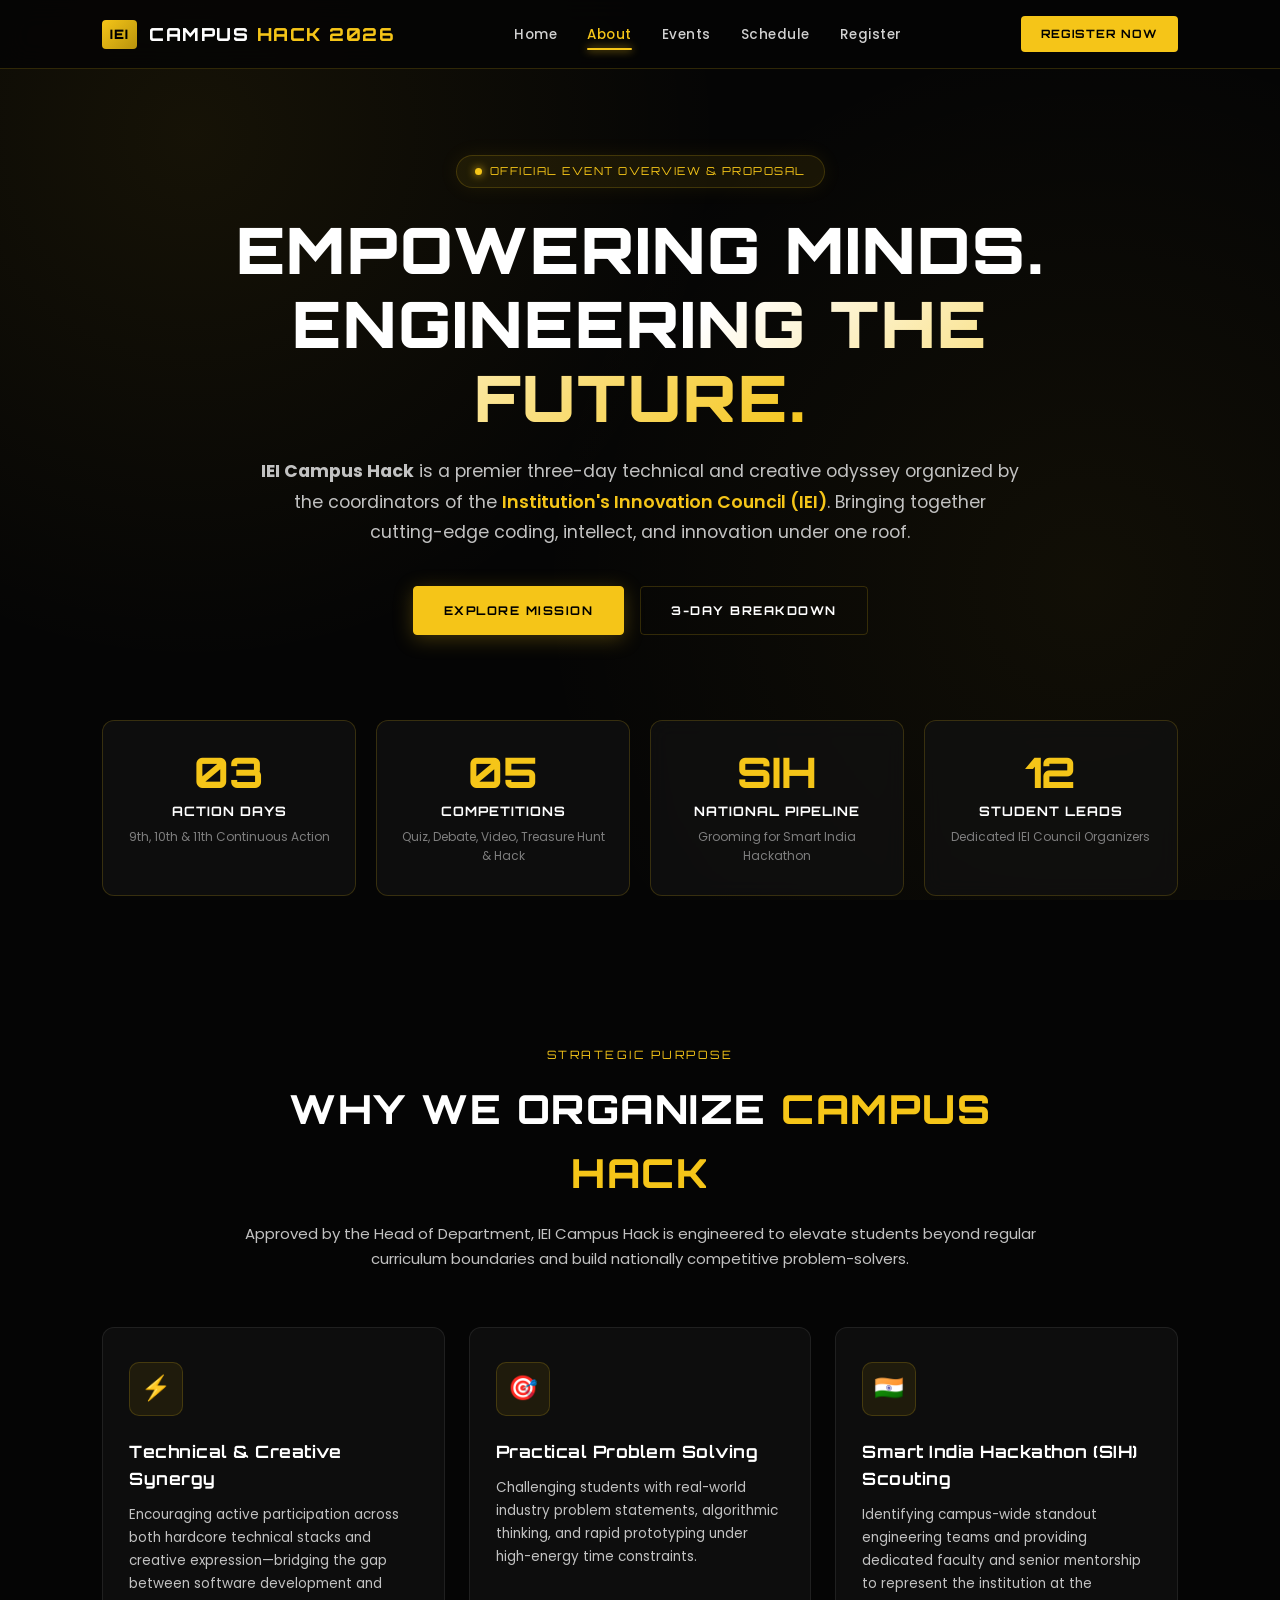
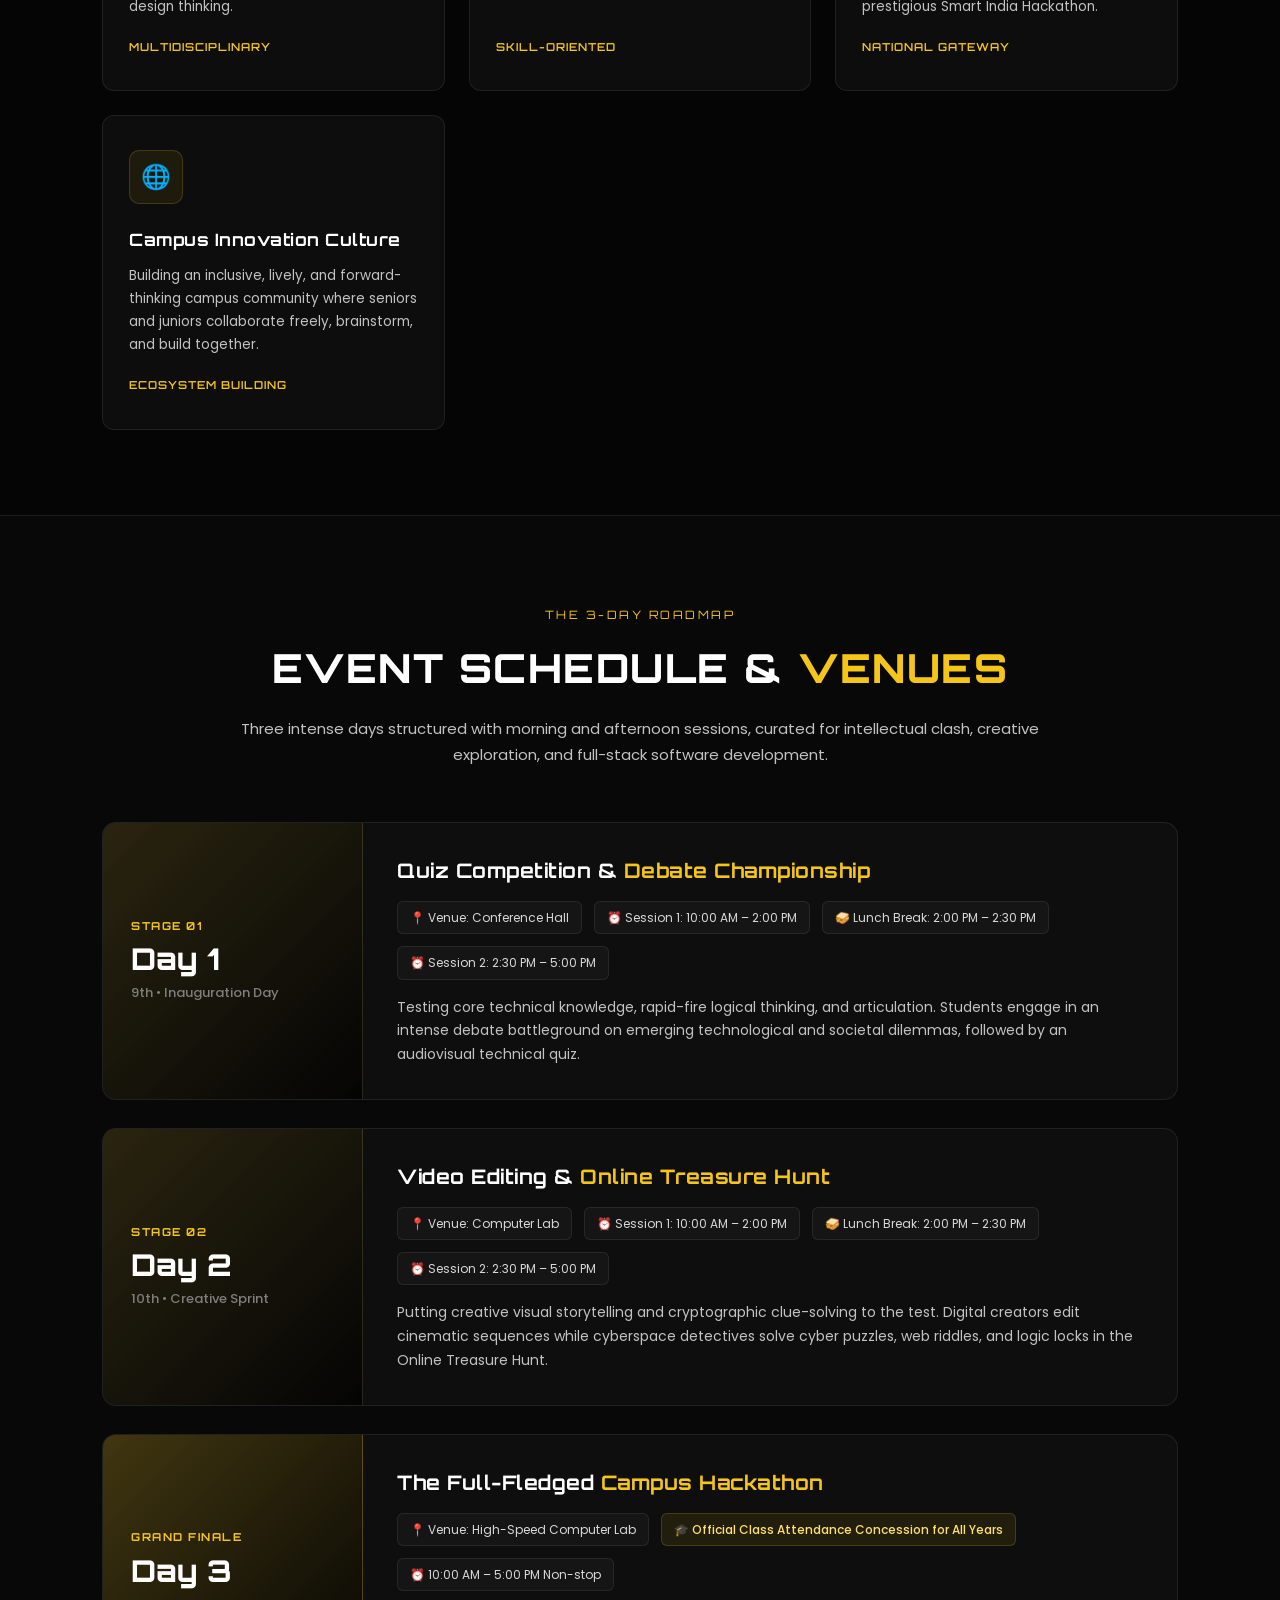
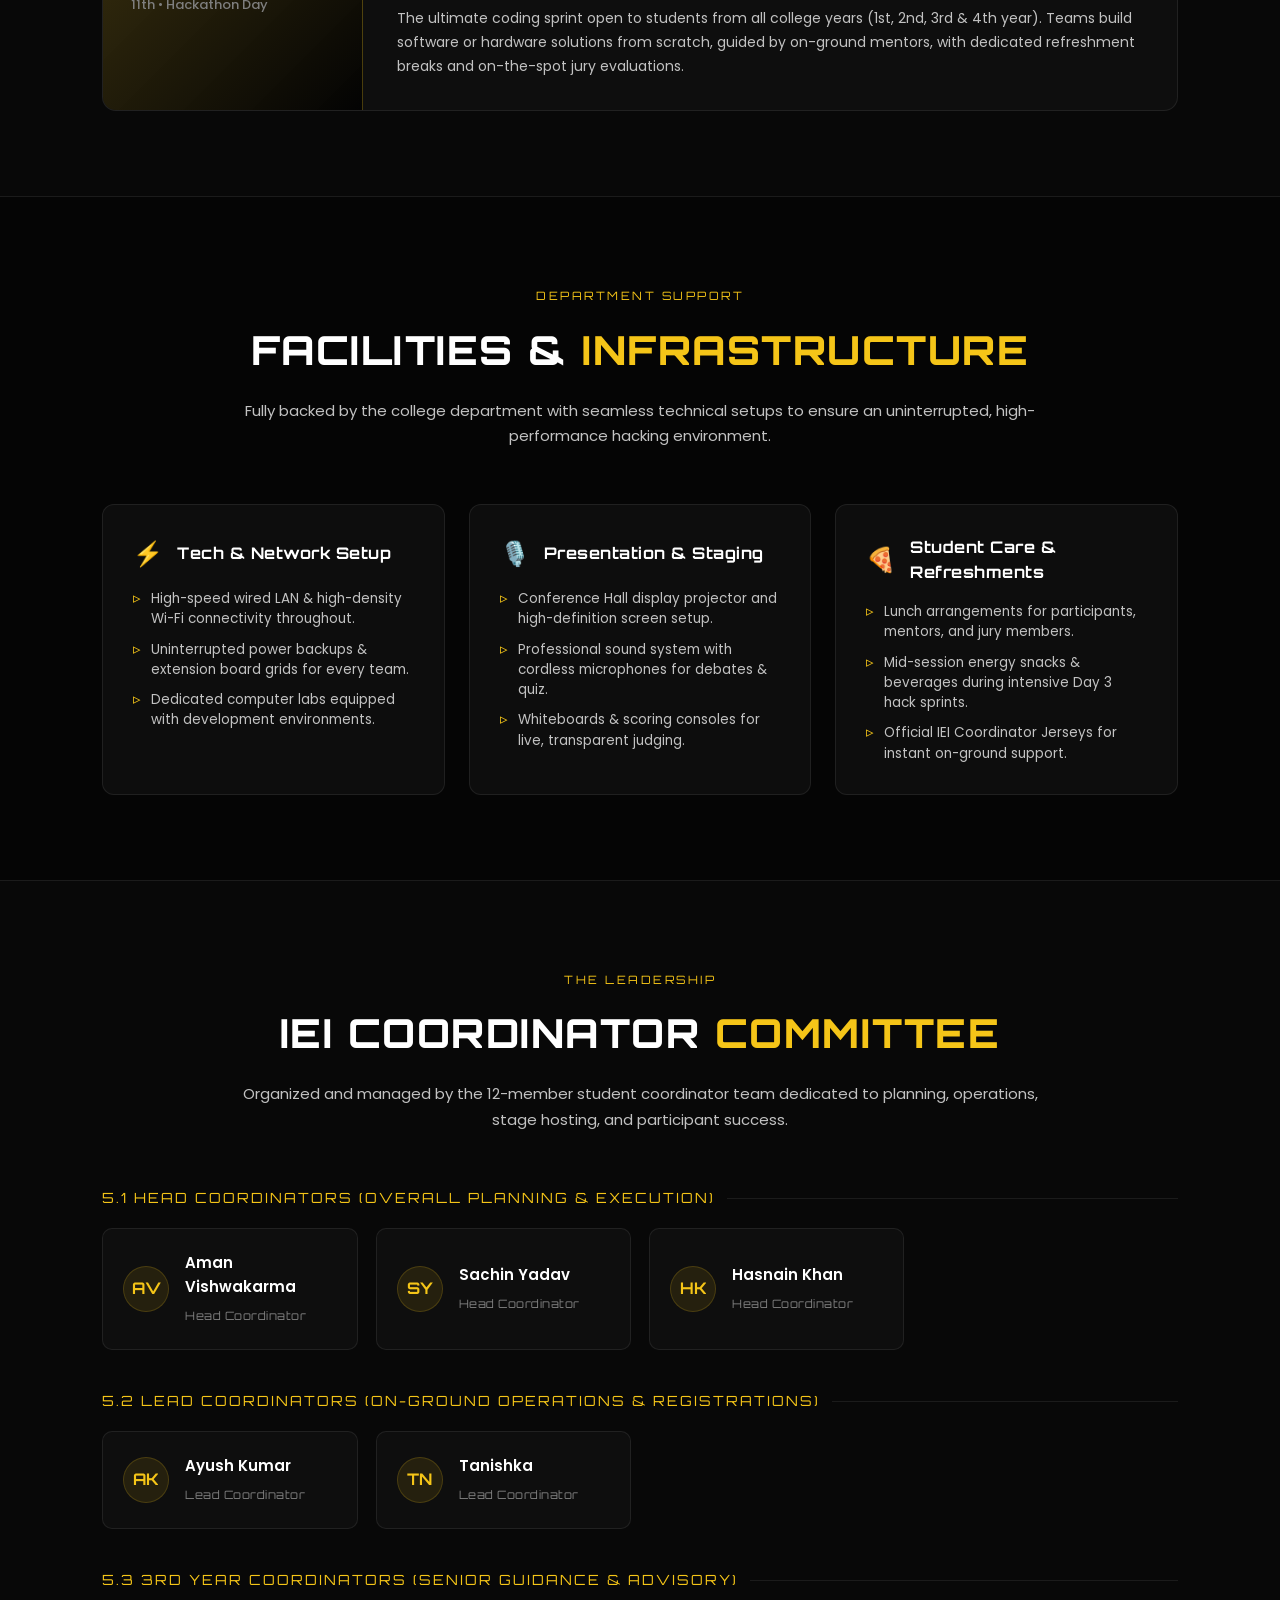
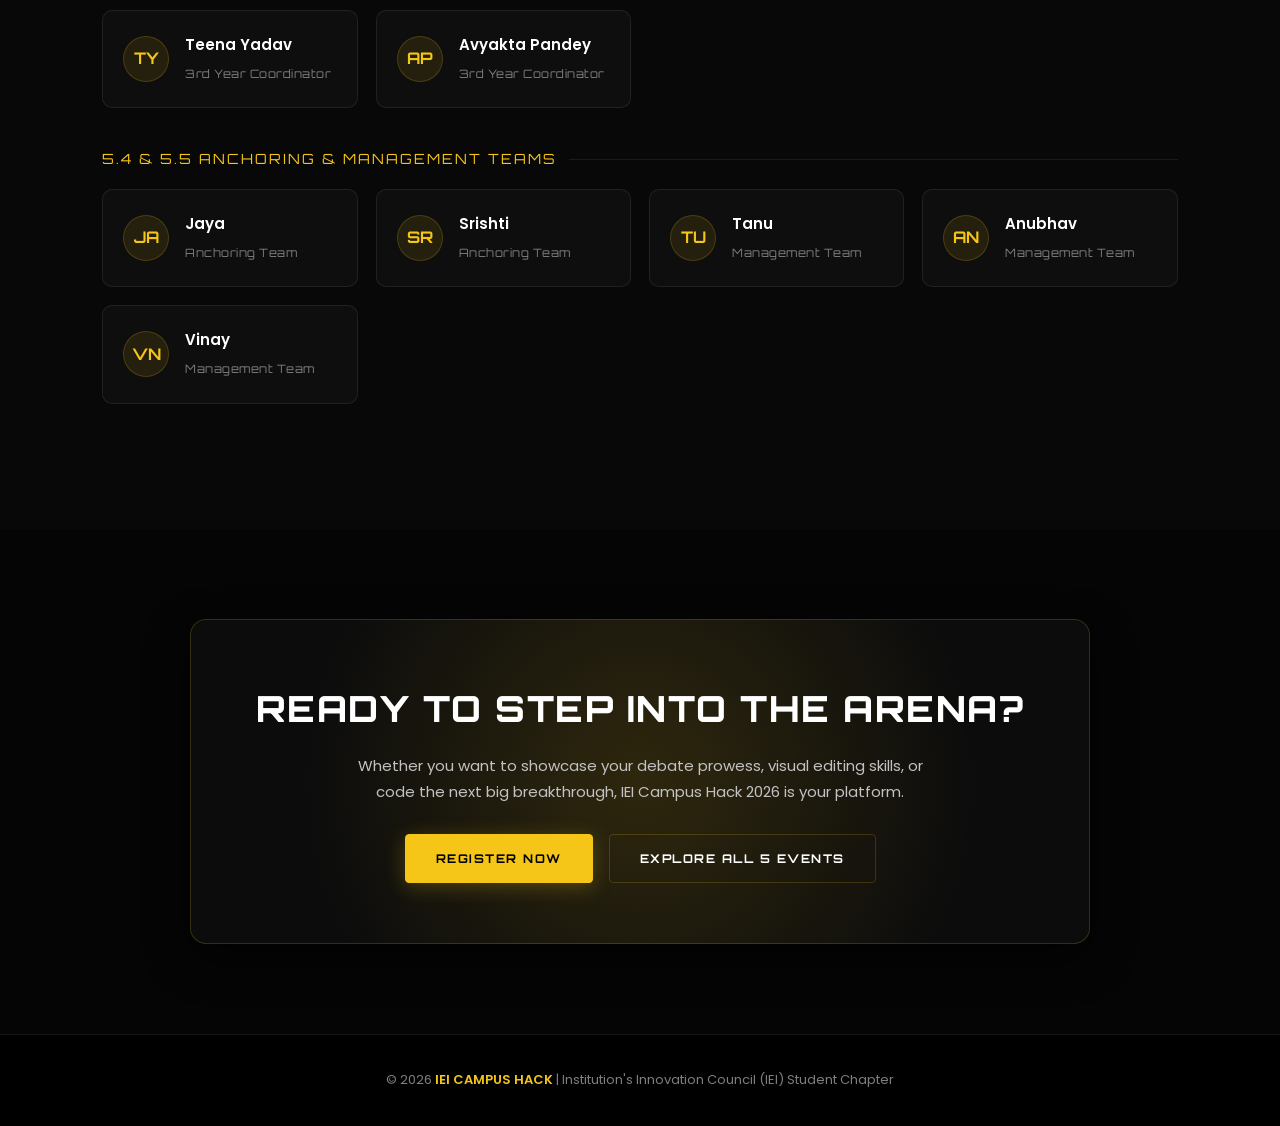
==== about.html @ ccffdd4f "about added" ====
<!DOCTYPE html>
<html lang="en">

<head>
    <meta charset="UTF-8">
    <meta name="viewport" content="width=device-width, initial-scale=1.0">
    <title>About Us | IEI Campus Hack 2026</title>

    <!-- Google Fonts -->
    <link rel="preconnect" href="https://fonts.googleapis.com">
    <link rel="preconnect" href="https://fonts.gstatic.com" crossorigin>
    <link
        href="https://fonts.googleapis.com/css2?family=Orbitron:wght@400;500;600;700;800;900&family=Poppins:wght@300;400;500;600;700&display=swap"
        rel="stylesheet">

    <style>
        /* ============================================================
           GLOBAL VARIABLES & RESET
        ============================================================ */
        :root {
            --bg-main: #050505;
            --bg-surface: #0a0a0a;
            --bg-card: rgba(18, 18, 18, 0.7);
            --gold: #f5c518;
            --gold-glow: rgba(245, 197, 24, 0.28);
            --gold-light: #ffdf6d;
            --gold-dark: #b8930c;
            --border-subtle: rgba(245, 197, 24, 0.18);
            --border-card: rgba(255, 255, 255, 0.08);
            --text-primary: #ffffff;
            --text-secondary: #c2c2c2;
            --text-muted: #7e7e7e;
            --transition: all 0.3s cubic-bezier(0.16, 1, 0.3, 1);
        }

        * {
            margin: 0;
            padding: 0;
            box-sizing: border-box;
        }

        html {
            scroll-behavior: smooth;
        }

        body {
            font-family: 'Poppins', sans-serif;
            background-color: var(--bg-main);
            color: var(--text-primary);
            overflow-x: hidden;
            line-height: 1.6;
            background-image: 
                radial-gradient(circle at 15% 15%, rgba(245, 197, 24, 0.07) 0%, transparent 40%),
                radial-gradient(circle at 85% 65%, rgba(245, 197, 24, 0.05) 0%, transparent 45%);
            background-attachment: fixed;
        }

        a {
            text-decoration: none;
            color: inherit;
        }

        /* ============================================================
           NAVBAR
        ============================================================ */
        nav {
            position: fixed;
            top: 0;
            left: 0;
            width: 100%;
            z-index: 1000;
            display: flex;
            justify-content: space-between;
            align-items: center;
            padding: 16px 8%;
            background: rgba(5, 5, 5, 0.88);
            backdrop-filter: blur(14px);
            -webkit-backdrop-filter: blur(14px);
            border-bottom: 1px solid var(--border-subtle);
        }

        .nav-brand {
            display: flex;
            align-items: center;
            gap: 12px;
        }

        .logo-badge {
            background: linear-gradient(135deg, var(--gold), var(--gold-dark));
            color: #000;
            font-family: 'Orbitron', sans-serif;
            font-weight: 900;
            font-size: 13px;
            padding: 4px 8px;
            border-radius: 4px;
            letter-spacing: 1px;
        }

        .logo-text {
            font-family: 'Orbitron', sans-serif;
            font-size: 18px;
            font-weight: 800;
            color: #fff;
            letter-spacing: 1.5px;
        }

        .logo-text span {
            color: var(--gold);
        }

        .nav-links {
            display: flex;
            list-style: none;
            align-items: center;
            gap: 30px;
        }

        .nav-links a {
            font-size: 13.5px;
            font-weight: 500;
            color: #d1d1d1;
            letter-spacing: 0.5px;
            transition: var(--transition);
            position: relative;
        }

        .nav-links a:hover,
        .nav-links a.active {
            color: var(--gold);
        }

        .nav-links a.active::after {
            content: '';
            position: absolute;
            bottom: -6px;
            left: 0;
            width: 100%;
            height: 2px;
            background: var(--gold);
            border-radius: 2px;
            box-shadow: 0 0 8px var(--gold);
        }

        .nav-cta {
            padding: 9px 20px;
            background: var(--gold);
            color: #000 !important;
            font-family: 'Orbitron', sans-serif;
            font-size: 11.5px;
            font-weight: 700;
            border-radius: 4px;
            letter-spacing: 1px;
            transition: var(--transition);
        }

        .nav-cta:hover {
            background: #fff;
            box-shadow: 0 0 15px rgba(255, 255, 255, 0.4);
            transform: translateY(-2px);
        }

        /* ============================================================
           HERO SECTION
        ============================================================ */
        .about-hero {
            min-height: 80vh;
            display: flex;
            flex-direction: column;
            justify-content: center;
            align-items: center;
            text-align: center;
            padding: 140px 8% 70px;
            position: relative;
        }

        .hero-pill {
            display: inline-flex;
            align-items: center;
            gap: 8px;
            padding: 7px 18px;
            background: rgba(245, 197, 24, 0.08);
            border: 1px solid var(--border-subtle);
            border-radius: 50px;
            font-family: 'Orbitron', sans-serif;
            font-size: 11px;
            letter-spacing: 1.5px;
            color: var(--gold);
            text-transform: uppercase;
            margin-bottom: 25px;
            box-shadow: 0 0 20px rgba(245, 197, 24, 0.08);
        }

        .hero-pill .dot {
            width: 7px;
            height: 7px;
            border-radius: 50%;
            background: var(--gold);
            box-shadow: 0 0 8px var(--gold);
            animation: pulse 1.8s infinite;
        }

        @keyframes pulse {
            0%, 100% { opacity: 1; transform: scale(1); }
            50% { opacity: 0.4; transform: scale(0.85); }
        }

        .about-hero h1 {
            font-family: 'Orbitron', sans-serif;
            font-size: clamp(34px, 5.5vw, 64px);
            font-weight: 900;
            line-height: 1.15;
            letter-spacing: 2px;
            margin-bottom: 22px;
            max-width: 950px;
        }

        .about-hero h1 span {
            background: linear-gradient(135deg, #ffffff 40%, var(--gold) 100%);
            -webkit-background-clip: text;
            -webkit-text-fill-color: transparent;
        }

        .about-hero .lead-text {
            max-width: 760px;
            font-size: clamp(15px, 1.8vw, 17.5px);
            color: var(--text-secondary);
            margin-bottom: 38px;
            line-height: 1.75;
        }

        .council-tag {
            color: var(--gold);
            font-weight: 600;
        }

        .hero-actions {
            display: flex;
            gap: 16px;
            flex-wrap: wrap;
            justify-content: center;
        }

        .btn-main {
            padding: 14px 30px;
            font-family: 'Orbitron', sans-serif;
            font-size: 12px;
            font-weight: 700;
            letter-spacing: 1.5px;
            border-radius: 4px;
            transition: var(--transition);
            cursor: pointer;
            text-transform: uppercase;
        }

        .btn-gold {
            background: var(--gold);
            color: #000;
            border: 1px solid var(--gold);
            box-shadow: 0 4px 20px rgba(245, 197, 24, 0.25);
        }

        .btn-gold:hover {
            background: #fff;
            border-color: #fff;
            box-shadow: 0 6px 25px rgba(255, 255, 255, 0.3);
            transform: translateY(-3px);
        }

        .btn-outline {
            background: transparent;
            color: #fff;
            border: 1px solid var(--border-subtle);
        }

        .btn-outline:hover {
            border-color: var(--gold);
            color: var(--gold);
            background: rgba(245, 197, 24, 0.05);
            transform: translateY(-3px);
        }

        /* ============================================================
           STATS COUNTER BAR
        ============================================================ */
        .stats-strip {
            padding: 0 8% 60px;
        }

        .stats-container {
            max-width: 1200px;
            margin: 0 auto;
            display: grid;
            grid-template-columns: repeat(4, 1fr);
            gap: 20px;
        }

        .stat-box {
            background: var(--bg-card);
            border: 1px solid var(--border-subtle);
            border-radius: 12px;
            padding: 30px 20px;
            text-align: center;
            position: relative;
            overflow: hidden;
            backdrop-filter: blur(10px);
            transition: var(--transition);
        }

        .stat-box::before {
            content: '';
            position: absolute;
            top: 0;
            left: 0;
            width: 100%;
            height: 2px;
            background: linear-gradient(90deg, transparent, var(--gold), transparent);
            opacity: 0;
            transition: var(--transition);
        }

        .stat-box:hover {
            transform: translateY(-6px);
            border-color: var(--gold);
            box-shadow: 0 12px 30px rgba(245, 197, 24, 0.14);
        }

        .stat-box:hover::before {
            opacity: 1;
        }

        .stat-number {
            font-family: 'Orbitron', sans-serif;
            font-size: 42px;
            font-weight: 800;
            color: var(--gold);
            line-height: 1;
            margin-bottom: 8px;
        }

        .stat-title {
            font-family: 'Orbitron', sans-serif;
            font-size: 13px;
            font-weight: 700;
            color: #fff;
            letter-spacing: 1px;
            text-transform: uppercase;
            margin-bottom: 5px;
        }

        .stat-desc {
            font-size: 12px;
            color: var(--text-muted);
        }

        /* ============================================================
           SECTION GENERAL
        ============================================================ */
        section {
            padding: 85px 8%;
            position: relative;
        }

        .section-header {
            text-align: center;
            max-width: 800px;
            margin: 0 auto 55px;
        }

        .section-eyebrow {
            font-family: 'Orbitron', sans-serif;
            font-size: 11.5px;
            color: var(--gold);
            letter-spacing: 2.5px;
            text-transform: uppercase;
            margin-bottom: 12px;
            display: inline-block;
        }

        .section-heading {
            font-family: 'Orbitron', sans-serif;
            font-size: clamp(26px, 3.8vw, 40px);
            font-weight: 800;
            color: #fff;
            letter-spacing: 1.5px;
            margin-bottom: 16px;
        }

        .section-heading span {
            color: var(--gold);
        }

        .section-subtext {
            color: var(--text-secondary);
            font-size: 15px;
            line-height: 1.7;
        }

        /* ============================================================
           CORE OBJECTIVES (PDF Section 1)
        ============================================================ */
        .objectives-grid {
            max-width: 1200px;
            margin: 0 auto;
            display: grid;
            grid-template-columns: repeat(auto-fit, minmax(270px, 1fr));
            gap: 24px;
        }

        .objective-card {
            background: var(--bg-card);
            border: 1px solid var(--border-card);
            border-radius: 12px;
            padding: 34px 26px;
            position: relative;
            transition: var(--transition);
            display: flex;
            flex-direction: column;
        }

        .objective-card:hover {
            border-color: var(--border-subtle);
            transform: translateY(-5px);
            background: rgba(24, 24, 24, 0.85);
            box-shadow: 0 10px 30px rgba(0, 0, 0, 0.5);
        }

        .objective-icon-wrap {
            width: 54px;
            height: 54px;
            border-radius: 10px;
            background: rgba(245, 197, 24, 0.08);
            border: 1px solid var(--border-subtle);
            display: flex;
            align-items: center;
            justify-content: center;
            font-size: 24px;
            margin-bottom: 22px;
            color: var(--gold);
            transition: var(--transition);
        }

        .objective-card:hover .objective-icon-wrap {
            background: var(--gold);
            color: #000;
            box-shadow: 0 0 15px var(--gold-glow);
        }

        .objective-card h3 {
            font-family: 'Orbitron', sans-serif;
            font-size: 17px;
            font-weight: 700;
            color: #fff;
            margin-bottom: 12px;
            letter-spacing: 0.5px;
        }

        .objective-card p {
            color: var(--text-secondary);
            font-size: 13.5px;
            line-height: 1.7;
            flex-grow: 1;
        }

        .objective-tag {
            margin-top: 20px;
            display: inline-block;
            font-size: 11px;
            font-weight: 600;
            color: var(--gold);
            font-family: 'Orbitron', sans-serif;
            letter-spacing: 1px;
            text-transform: uppercase;
        }

        /* ============================================================
           3-DAY EVENT JOURNEY (PDF Section 2 & 3)
        ============================================================ */
        .timeline-section {
            background: #080808;
            border-top: 1px solid var(--border-card);
            border-bottom: 1px solid var(--border-card);
        }

        .days-container {
            max-width: 1200px;
            margin: 0 auto;
            display: flex;
            flex-direction: column;
            gap: 28px;
        }

        .day-row {
            display: grid;
            grid-template-columns: 260px 1fr;
            background: var(--bg-card);
            border: 1px solid var(--border-card);
            border-radius: 14px;
            overflow: hidden;
            transition: var(--transition);
        }

        .day-row:hover {
            border-color: var(--border-subtle);
            box-shadow: 0 10px 30px rgba(0, 0, 0, 0.4);
            transform: translateX(5px);
        }

        .day-badge-col {
            background: linear-gradient(135deg, rgba(245, 197, 24, 0.12), rgba(0, 0, 0, 0.7));
            border-right: 1px solid var(--border-card);
            padding: 32px 28px;
            display: flex;
            flex-direction: column;
            justify-content: center;
        }

        .day-row.featured .day-badge-col {
            background: linear-gradient(135deg, rgba(245, 197, 24, 0.22), rgba(0, 0, 0, 0.8));
            border-right: 1px solid var(--border-subtle);
        }

        .day-pill {
            font-family: 'Orbitron', sans-serif;
            font-size: 11px;
            color: var(--gold);
            font-weight: 700;
            letter-spacing: 1.5px;
            text-transform: uppercase;
            margin-bottom: 6px;
        }

        .day-number {
            font-family: 'Orbitron', sans-serif;
            font-size: 30px;
            font-weight: 800;
            color: #fff;
            line-height: 1.2;
            margin-bottom: 6px;
        }

        .day-date {
            font-size: 13px;
            color: var(--text-muted);
            font-weight: 500;
        }

        .day-content-col {
            padding: 32px 34px;
            display: flex;
            flex-direction: column;
            justify-content: center;
        }

        .day-events-title {
            font-family: 'Orbitron', sans-serif;
            font-size: 20px;
            font-weight: 700;
            color: #fff;
            margin-bottom: 14px;
            letter-spacing: 0.5px;
        }

        .day-events-title span {
            color: var(--gold);
        }

        .day-meta-chips {
            display: flex;
            flex-wrap: wrap;
            gap: 12px;
            margin-bottom: 16px;
        }

        .meta-chip {
            display: inline-flex;
            align-items: center;
            gap: 7px;
            background: rgba(255, 255, 255, 0.03);
            border: 1px solid rgba(255, 255, 255, 0.08);
            border-radius: 6px;
            padding: 6px 12px;
            font-size: 12px;
            color: #d8d8d8;
        }

        .meta-chip.highlight {
            background: rgba(245, 197, 24, 0.09);
            border-color: var(--border-subtle);
            color: var(--gold-light);
            font-weight: 500;
        }

        .day-description {
            color: var(--text-secondary);
            font-size: 14px;
            line-height: 1.7;
        }

        /* ============================================================
           INFRASTRUCTURE & STUDENT PERMISSIONS (PDF Section 4)
        ============================================================ */
        .features-grid {
            max-width: 1200px;
            margin: 0 auto;
            display: grid;
            grid-template-columns: repeat(auto-fit, minmax(320px, 1fr));
            gap: 24px;
        }

        .feature-box {
            background: var(--bg-card);
            border: 1px solid var(--border-card);
            border-radius: 12px;
            padding: 30px;
            transition: var(--transition);
        }

        .feature-box:hover {
            border-color: var(--border-subtle);
            background: rgba(20, 20, 20, 0.85);
        }

        .feature-header {
            display: flex;
            align-items: center;
            gap: 14px;
            margin-bottom: 16px;
        }

        .feature-icon {
            font-size: 24px;
        }

        .feature-header h4 {
            font-family: 'Orbitron', sans-serif;
            font-size: 16px;
            color: #fff;
            letter-spacing: 0.5px;
        }

        .feature-list {
            list-style: none;
            display: flex;
            flex-direction: column;
            gap: 10px;
        }

        .feature-list li {
            font-size: 13.5px;
            color: var(--text-secondary);
            display: flex;
            align-items: flex-start;
            gap: 10px;
            line-height: 1.5;
        }

        .feature-list li::before {
            content: "▹";
            color: var(--gold);
            font-size: 15px;
            line-height: 1;
            margin-top: 1px;
        }

        /* ============================================================
           12-MEMBER IEI COORDINATOR TEAM (PDF Section 5)
        ============================================================ */
        .team-section {
            background: #080808;
            border-top: 1px solid var(--border-card);
        }

        .team-container {
            max-width: 1200px;
            margin: 0 auto;
        }

        .role-group {
            margin-bottom: 40px;
        }

        .role-title {
            font-family: 'Orbitron', sans-serif;
            font-size: 14px;
            color: var(--gold);
            letter-spacing: 2px;
            text-transform: uppercase;
            margin-bottom: 18px;
            display: flex;
            align-items: center;
            gap: 12px;
        }

        .role-title::after {
            content: '';
            flex-grow: 1;
            height: 1px;
            background: rgba(255, 255, 255, 0.08);
        }

        .members-grid {
            display: grid;
            grid-template-columns: repeat(auto-fill, minmax(240px, 1fr));
            gap: 18px;
        }

        .member-card {
            background: var(--bg-card);
            border: 1px solid var(--border-card);
            border-radius: 10px;
            padding: 22px 20px;
            display: flex;
            align-items: center;
            gap: 16px;
            transition: var(--transition);
        }

        .member-card:hover {
            border-color: var(--border-subtle);
            transform: translateY(-4px);
            background: rgba(25, 25, 25, 0.9);
            box-shadow: 0 8px 25px rgba(0, 0, 0, 0.4);
        }

        .member-avatar {
            width: 46px;
            height: 46px;
            border-radius: 50%;
            background: rgba(245, 197, 24, 0.1);
            border: 1px solid var(--border-subtle);
            display: flex;
            align-items: center;
            justify-content: center;
            font-family: 'Orbitron', sans-serif;
            font-weight: 700;
            color: var(--gold);
            font-size: 16px;
            flex-shrink: 0;
        }

        .member-info h5 {
            font-size: 15px;
            font-weight: 600;
            color: #fff;
            margin-bottom: 3px;
        }

        .member-info span {
            font-size: 11.5px;
            color: var(--text-muted);
            font-family: 'Orbitron', sans-serif;
            letter-spacing: 0.5px;
        }

        /* ============================================================
           CTA BANNER (LINK TO LANDING PAGE / REGISTRATION)
        ============================================================ */
        .about-cta {
            text-align: center;
            padding: 90px 8%;
        }

        .cta-card {
            max-width: 900px;
            margin: 0 auto;
            background: 
                radial-gradient(circle at center, rgba(245, 197, 24, 0.15) 0%, transparent 70%),
                rgba(14, 14, 14, 0.9);
            border: 1px solid var(--border-subtle);
            border-radius: 16px;
            padding: 60px 30px;
            box-shadow: 0 15px 40px rgba(0, 0, 0, 0.6);
        }

        .cta-card h2 {
            font-family: 'Orbitron', sans-serif;
            font-size: clamp(24px, 3.5vw, 36px);
            font-weight: 800;
            letter-spacing: 1.5px;
            margin-bottom: 16px;
        }

        .cta-card p {
            color: var(--text-secondary);
            font-size: 15px;
            max-width: 600px;
            margin: 0 auto 30px;
            line-height: 1.7;
        }

        /* ============================================================
           FOOTER
        ============================================================ */
        footer {
            text-align: center;
            padding: 35px 8%;
            background: #000;
            border-top: 1px solid var(--border-card);
            color: var(--text-muted);
            font-size: 13px;
        }

        footer span {
            color: var(--gold);
            font-weight: 600;
        }

        /* ============================================================
           RESPONSIVE DESIGN
        ============================================================ */
        @media (max-width: 968px) {
            .stats-container {
                grid-template-columns: repeat(2, 1fr);
            }
            .day-row {
                grid-template-columns: 1fr;
            }
            .day-badge-col {
                border-right: none;
                border-bottom: 1px solid var(--border-card);
                padding: 22px 24px;
            }
            .day-content-col {
                padding: 24px;
            }
        }

        @media (max-width: 768px) {
            nav {
                padding: 14px 5%;
            }
            .nav-links {
                display: none;
            }
            .stats-container {
                grid-template-columns: 1fr;
            }
            section {
                padding: 65px 5%;
            }
            .cta-card {
                padding: 40px 20px;
            }
        }
    </style>
</head>

<body>

    <!-- =========================
         NAVBAR
    ========================== -->
    <nav>
        <div class="nav-brand">
            <span class="logo-badge">IEI</span>
            <div class="logo-text">CAMPUS <span>HACK 2026</span></div>
        </div>

        <ul class="nav-links">
            <li><a href="landing_page.html#home">Home</a></li>
            <li><a href="about.html" class="active">About</a></li>
            <li><a href="landing_page.html#events">Events</a></li>
            <li><a href="landing_page.html#schedule">Schedule</a></li>
            <li><a href="landing_page.html#register">Register</a></li>
        </ul>

        <a href="landing_page.html#register" class="nav-cta">REGISTER NOW</a>
    </nav>


    <!-- =========================
         HERO SECTION
    ========================== -->
    <header class="about-hero">
        <div class="hero-pill">
            <span class="dot"></span>
            Official Event Overview & Proposal
        </div>

        <h1>
            EMPOWERING MINDS.<br>
            <span>ENGINEERING THE FUTURE.</span>
        </h1>

        <p class="lead-text">
            <strong>IEI Campus Hack</strong> is a premier three-day technical and creative odyssey organized by the 
            coordinators of the <span class="council-tag">Institution's Innovation Council (IEI)</span>. Bringing together cutting-edge coding, intellect, and innovation under one roof.
        </p>

        <div class="hero-actions">
            <a href="#objectives" class="btn-main btn-gold">Explore Mission</a>
            <a href="#schedule" class="btn-main btn-outline">3-Day Breakdown</a>
        </div>
    </header>


    <!-- =========================
         KEY NUMBERS & STATS
    ========================== -->
    <div class="stats-strip">
        <div class="stats-container">
            <div class="stat-box">
                <div class="stat-number">03</div>
                <div class="stat-title">Action Days</div>
                <div class="stat-desc">9th, 10th & 11th Continuous Action</div>
            </div>

            <div class="stat-box">
                <div class="stat-number">05</div>
                <div class="stat-title">Competitions</div>
                <div class="stat-desc">Quiz, Debate, Video, Treasure Hunt & Hack</div>
            </div>

            <div class="stat-box">
                <div class="stat-number">SIH</div>
                <div class="stat-title">National Pipeline</div>
                <div class="stat-desc">Grooming for Smart India Hackathon</div>
            </div>

            <div class="stat-box">
                <div class="stat-number">12</div>
                <div class="stat-title">Student Leads</div>
                <div class="stat-desc">Dedicated IEI Council Organizers</div>
            </div>
        </div>
    </div>


    <!-- =========================
         SECTION 1: OBJECTIVES & VISION
    ========================== -->
    <section id="objectives">
        <div class="section-header">
            <span class="section-eyebrow">Strategic Purpose</span>
            <h2 class="section-heading">WHY WE ORGANIZE <span>CAMPUS HACK</span></h2>
            <p class="section-subtext">
                Approved by the Head of Department, IEI Campus Hack is engineered to elevate students beyond regular curriculum boundaries and build nationally competitive problem-solvers.
            </p>
        </div>

        <div class="objectives-grid">
            <div class="objective-card">
                <div class="objective-icon-wrap">⚡</div>
                <h3>Technical & Creative Synergy</h3>
                <p>
                    Encouraging active participation across both hardcore technical stacks and creative expression—bridging the gap between software development and design thinking.
                </p>
                <span class="objective-tag">Multidisciplinary</span>
            </div>

            <div class="objective-card">
                <div class="objective-icon-wrap">🎯</div>
                <h3>Practical Problem Solving</h3>
                <p>
                    Challenging students with real-world industry problem statements, algorithmic thinking, and rapid prototyping under high-energy time constraints.
                </p>
                <span class="objective-tag">Skill-Oriented</span>
            </div>

            <div class="objective-card">
                <div class="objective-icon-wrap">🇮🇳</div>
                <h3>Smart India Hackathon (SIH) Scouting</h3>
                <p>
                    Identifying campus-wide standout engineering teams and providing dedicated faculty and senior mentorship to represent the institution at the prestigious Smart India Hackathon.
                </p>
                <span class="objective-tag">National Gateway</span>
            </div>

            <div class="objective-card">
                <div class="objective-icon-wrap">🌐</div>
                <h3>Campus Innovation Culture</h3>
                <p>
                    Building an inclusive, lively, and forward-thinking campus community where seniors and juniors collaborate freely, brainstorm, and build together.
                </p>
                <span class="objective-tag">Ecosystem Building</span>
            </div>
        </div>
    </section>


    <!-- =========================
         SECTION 2: 3-DAY JOURNEY & SCHEDULE
    ========================== -->
    <section id="schedule" class="timeline-section">
        <div class="section-header">
            <span class="section-eyebrow">The 3-Day Roadmap</span>
            <h2 class="section-heading">EVENT SCHEDULE & <span>VENUES</span></h2>
            <p class="section-subtext">
                Three intense days structured with morning and afternoon sessions, curated for intellectual clash, creative exploration, and full-stack software development.
            </p>
        </div>

        <div class="days-container">
            <!-- Day 1 -->
            <div class="day-row">
                <div class="day-badge-col">
                    <span class="day-pill">Stage 01</span>
                    <div class="day-number">Day 1</div>
                    <div class="day-date">9th • Inauguration Day</div>
                </div>
                <div class="day-content-col">
                    <h3 class="day-events-title">Quiz Competition & <span>Debate Championship</span></h3>
                    <div class="day-meta-chips">
                        <span class="meta-chip">📍 Venue: Conference Hall</span>
                        <span class="meta-chip">⏰ Session 1: 10:00 AM – 2:00 PM</span>
                        <span class="meta-chip">🥪 Lunch Break: 2:00 PM – 2:30 PM</span>
                        <span class="meta-chip">⏰ Session 2: 2:30 PM – 5:00 PM</span>
                    </div>
                    <p class="day-description">
                        Testing core technical knowledge, rapid-fire logical thinking, and articulation. Students engage in an intense debate battleground on emerging technological and societal dilemmas, followed by an audiovisual technical quiz.
                    </p>
                </div>
            </div>

            <!-- Day 2 -->
            <div class="day-row">
                <div class="day-badge-col">
                    <span class="day-pill">Stage 02</span>
                    <div class="day-number">Day 2</div>
                    <div class="day-date">10th • Creative Sprint</div>
                </div>
                <div class="day-content-col">
                    <h3 class="day-events-title">Video Editing & <span>Online Treasure Hunt</span></h3>
                    <div class="day-meta-chips">
                        <span class="meta-chip">📍 Venue: Computer Lab</span>
                        <span class="meta-chip">⏰ Session 1: 10:00 AM – 2:00 PM</span>
                        <span class="meta-chip">🥪 Lunch Break: 2:00 PM – 2:30 PM</span>
                        <span class="meta-chip">⏰ Session 2: 2:30 PM – 5:00 PM</span>
                    </div>
                    <p class="day-description">
                        Putting creative visual storytelling and cryptographic clue-solving to the test. Digital creators edit cinematic sequences while cyberspace detectives solve cyber puzzles, web riddles, and logic locks in the Online Treasure Hunt.
                    </p>
                </div>
            </div>

            <!-- Day 3 -->
            <div class="day-row featured">
                <div class="day-badge-col">
                    <span class="day-pill">Grand Finale</span>
                    <div class="day-number">Day 3</div>
                    <div class="day-date">11th • Hackathon Day</div>
                </div>
                <div class="day-content-col">
                    <h3 class="day-events-title">The Full-Fledged <span>Campus Hackathon</span></h3>
                    <div class="day-meta-chips">
                        <span class="meta-chip">📍 Venue: High-Speed Computer Lab</span>
                        <span class="meta-chip highlight">🎓 Official Class Attendance Concession for All Years</span>
                        <span class="meta-chip">⏰ 10:00 AM – 5:00 PM Non-stop</span>
                    </div>
                    <p class="day-description">
                        The ultimate coding sprint open to students from all college years (1st, 2nd, 3rd & 4th year). Teams build software or hardware solutions from scratch, guided by on-ground mentors, with dedicated refreshment breaks and on-the-spot jury evaluations.
                    </p>
                </div>
            </div>
        </div>
    </section>


    <!-- =========================
         SECTION 3: INFRASTRUCTURE & LOGISTICS
    ========================== -->
    <section id="infrastructure">
        <div class="section-header">
            <span class="section-eyebrow">Department Support</span>
            <h2 class="section-heading">FACILITIES & <span>INFRASTRUCTURE</span></h2>
            <p class="section-subtext">
                Fully backed by the college department with seamless technical setups to ensure an uninterrupted, high-performance hacking environment.
            </p>
        </div>

        <div class="features-grid">
            <div class="feature-box">
                <div class="feature-header">
                    <span class="feature-icon">⚡</span>
                    <h4>Tech & Network Setup</h4>
                </div>
                <ul class="feature-list">
                    <li>High-speed wired LAN & high-density Wi-Fi connectivity throughout.</li>
                    <li>Uninterrupted power backups & extension board grids for every team.</li>
                    <li>Dedicated computer labs equipped with development environments.</li>
                </ul>
            </div>

            <div class="feature-box">
                <div class="feature-header">
                    <span class="feature-icon">🎙️</span>
                    <h4>Presentation & Staging</h4>
                </div>
                <ul class="feature-list">
                    <li>Conference Hall display projector and high-definition screen setup.</li>
                    <li>Professional sound system with cordless microphones for debates & quiz.</li>
                    <li>Whiteboards & scoring consoles for live, transparent judging.</li>
                </ul>
            </div>

            <div class="feature-box">
                <div class="feature-header">
                    <span class="feature-icon">🍕</span>
                    <h4>Student Care & Refreshments</h4>
                </div>
                <ul class="feature-list">
                    <li>Lunch arrangements for participants, mentors, and jury members.</li>
                    <li>Mid-session energy snacks & beverages during intensive Day 3 hack sprints.</li>
                    <li>Official IEI Coordinator Jerseys for instant on-ground support.</li>
                </ul>
            </div>
        </div>
    </section>


    <!-- =========================
         SECTION 4: ORGANIZING COUNCIL
    ========================== -->
    <section id="team" class="team-section">
        <div class="section-header">
            <span class="section-eyebrow">The Leadership</span>
            <h2 class="section-heading">IEI COORDINATOR <span>COMMITTEE</span></h2>
            <p class="section-subtext">
                Organized and managed by the 12-member student coordinator team dedicated to planning, operations, stage hosting, and participant success.
            </p>
        </div>

        <div class="team-container">
            <!-- Head Coordinators -->
            <div class="role-group">
                <div class="role-title">5.1 Head Coordinators (Overall Planning & Execution)</div>
                <div class="members-grid">
                    <div class="member-card">
                        <div class="member-avatar">AV</div>
                        <div class="member-info">
                            <h5>Aman Vishwakarma</h5>
                            <span>Head Coordinator</span>
                        </div>
                    </div>
                    <div class="member-card">
                        <div class="member-avatar">SY</div>
                        <div class="member-info">
                            <h5>Sachin Yadav</h5>
                            <span>Head Coordinator</span>
                        </div>
                    </div>
                    <div class="member-card">
                        <div class="member-avatar">HK</div>
                        <div class="member-info">
                            <h5>Hasnain Khan</h5>
                            <span>Head Coordinator</span>
                        </div>
                    </div>
                </div>
            </div>

            <!-- Lead Coordinators -->
            <div class="role-group">
                <div class="role-title">5.2 Lead Coordinators (On-Ground Operations & Registrations)</div>
                <div class="members-grid">
                    <div class="member-card">
                        <div class="member-avatar">AK</div>
                        <div class="member-info">
                            <h5>Ayush Kumar</h5>
                            <span>Lead Coordinator</span>
                        </div>
                    </div>
                    <div class="member-card">
                        <div class="member-avatar">TN</div>
                        <div class="member-info">
                            <h5>Tanishka</h5>
                            <span>Lead Coordinator</span>
                        </div>
                    </div>
                </div>
            </div>

            <!-- 3rd Year Coordinators -->
            <div class="role-group">
                <div class="role-title">5.3 3rd Year Coordinators (Senior Guidance & Advisory)</div>
                <div class="members-grid">
                    <div class="member-card">
                        <div class="member-avatar">TY</div>
                        <div class="member-info">
                            <h5>Teena Yadav</h5>
                            <span>3rd Year Coordinator</span>
                        </div>
                    </div>
                    <div class="member-card">
                        <div class="member-avatar">AP</div>
                        <div class="member-info">
                            <h5>Avyakta Pandey</h5>
                            <span>3rd Year Coordinator</span>
                        </div>
                    </div>
                </div>
            </div>

            <!-- Anchoring & Management Teams -->
            <div class="role-group">
                <div class="role-title">5.4 & 5.5 Anchoring & Management Teams</div>
                <div class="members-grid">
                    <div class="member-card">
                        <div class="member-avatar">JA</div>
                        <div class="member-info">
                            <h5>Jaya</h5>
                            <span>Anchoring Team</span>
                        </div>
                    </div>
                    <div class="member-card">
                        <div class="member-avatar">SR</div>
                        <div class="member-info">
                            <h5>Srishti</h5>
                            <span>Anchoring Team</span>
                        </div>
                    </div>
                    <div class="member-card">
                        <div class="member-avatar">TU</div>
                        <div class="member-info">
                            <h5>Tanu</h5>
                            <span>Management Team</span>
                        </div>
                    </div>
                    <div class="member-card">
                        <div class="member-avatar">AN</div>
                        <div class="member-info">
                            <h5>Anubhav</h5>
                            <span>Management Team</span>
                        </div>
                    </div>
                    <div class="member-card">
                        <div class="member-avatar">VN</div>
                        <div class="member-info">
                            <h5>Vinay</h5>
                            <span>Management Team</span>
                        </div>
                    </div>
                </div>
            </div>
        </div>
    </section>


    <!-- =========================
         CALL TO ACTION BANNER
    ========================== -->
    <section class="about-cta">
        <div class="cta-card">
            <h2>READY TO STEP INTO THE ARENA?</h2>
            <p>
                Whether you want to showcase your debate prowess, visual editing skills, or code the next big breakthrough, IEI Campus Hack 2026 is your platform.
            </p>
            <div class="hero-actions">
                <a href="landing_page.html#register" class="btn-main btn-gold">Register Now</a>
                <a href="landing_page.html#events" class="btn-main btn-outline">Explore All 5 Events</a>
            </div>
        </div>
    </section>


    <!-- =========================
         FOOTER
    ========================== -->
    <footer>
        <p>© 2026 <span>IEI CAMPUS HACK</span> | Institution's Innovation Council (IEI) Student Chapter</p>
    </footer>

</body>

</html>
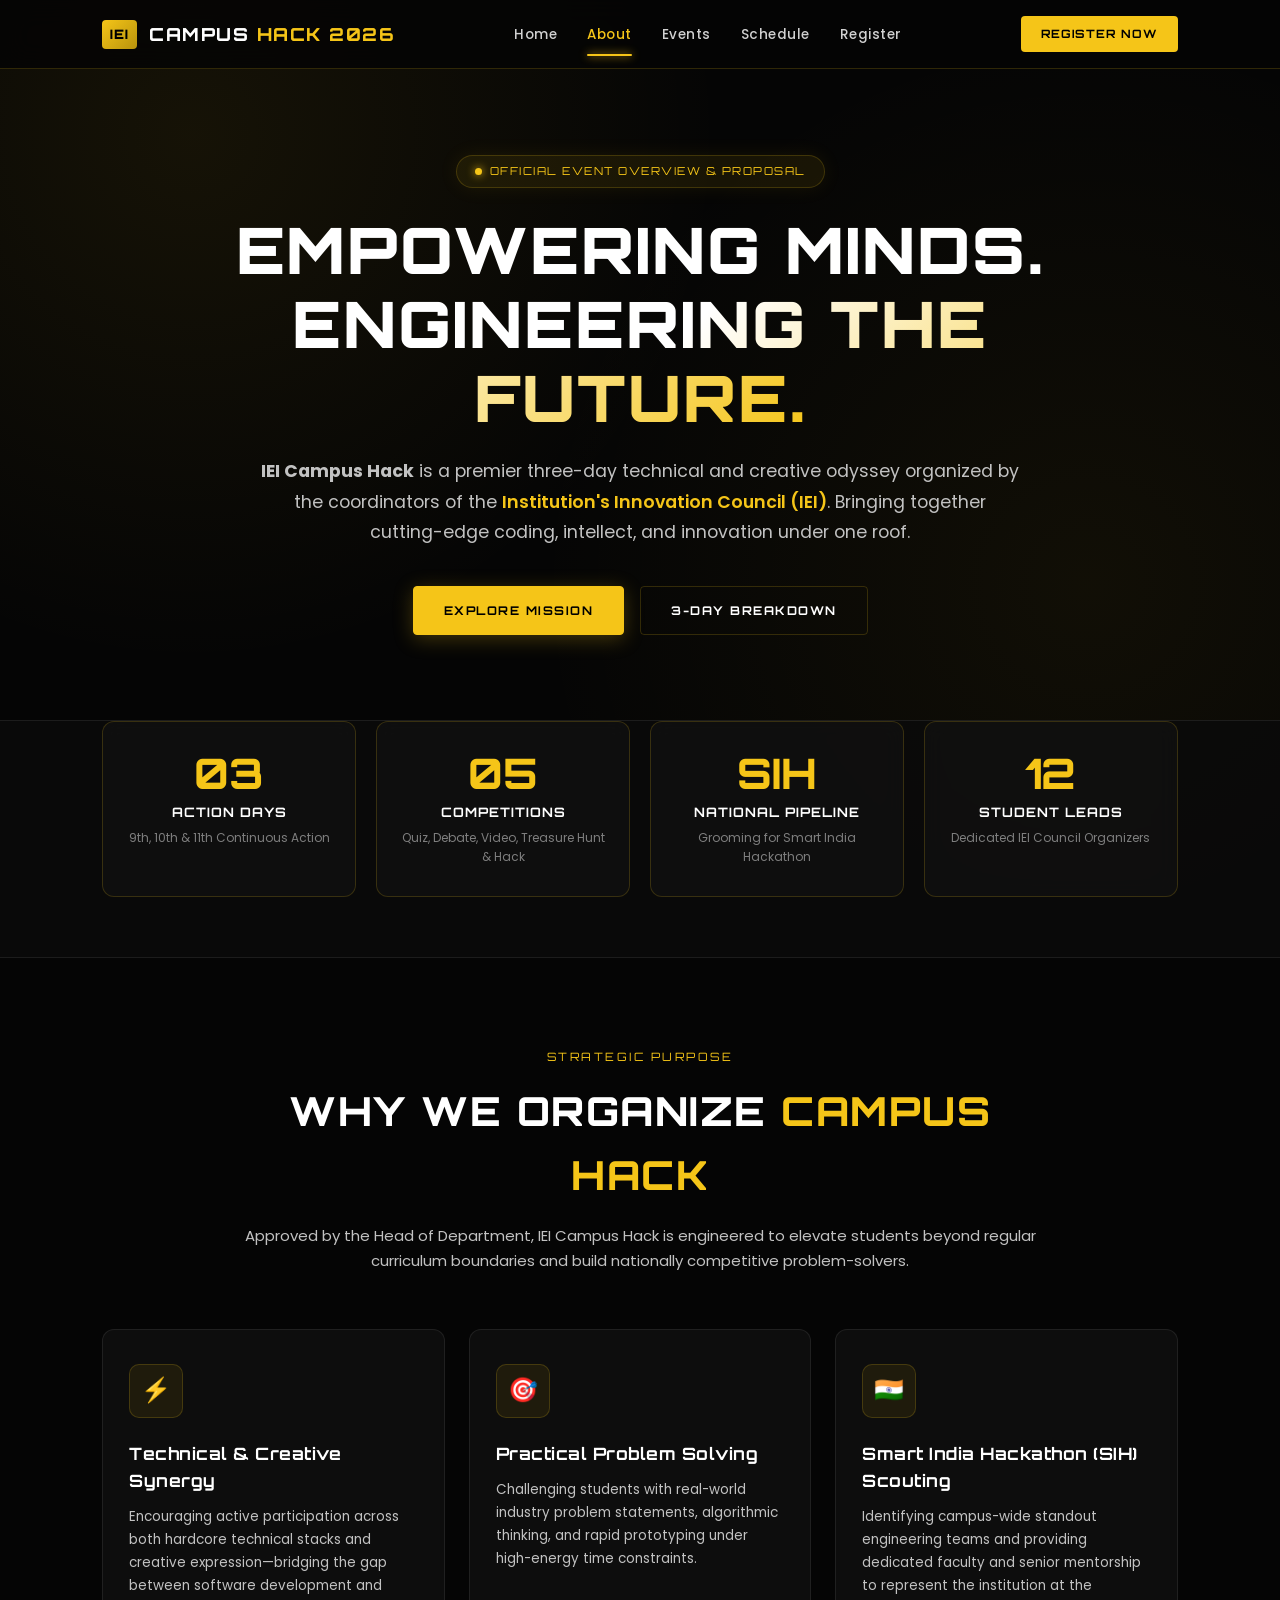
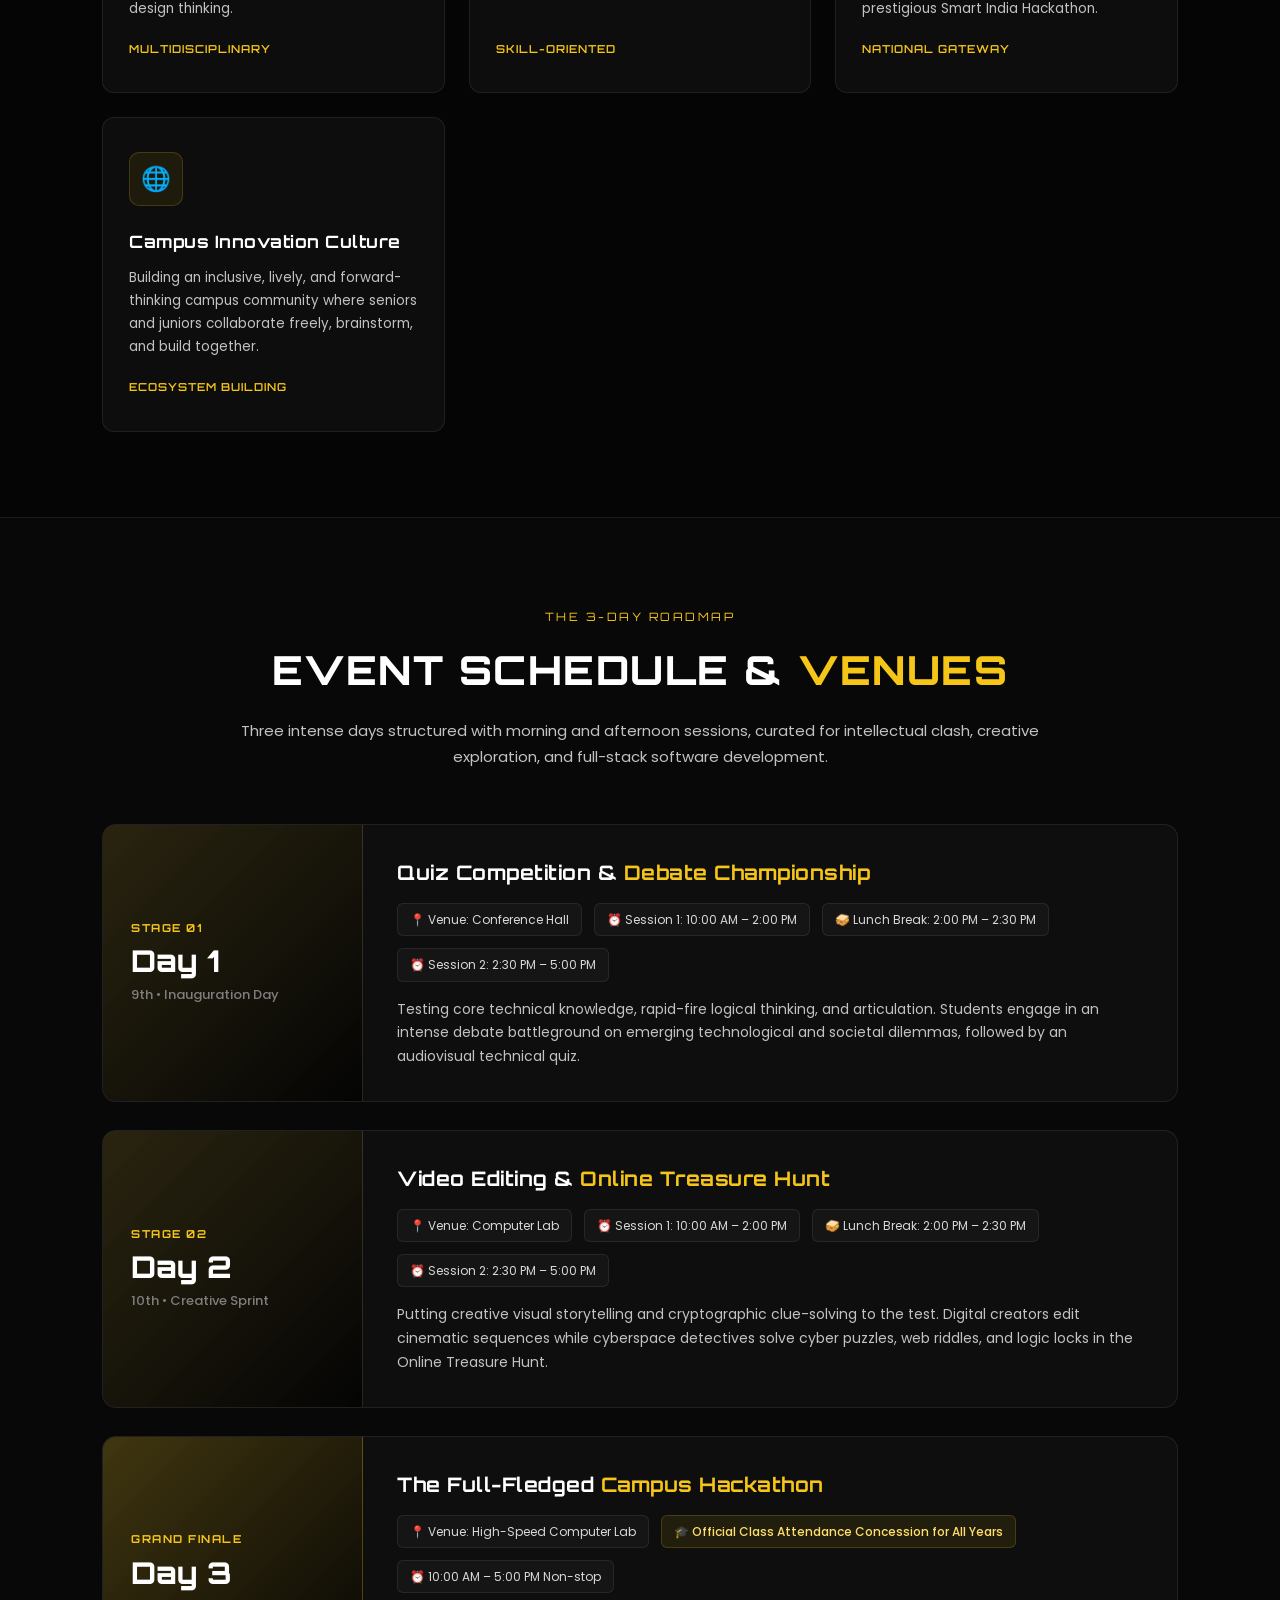
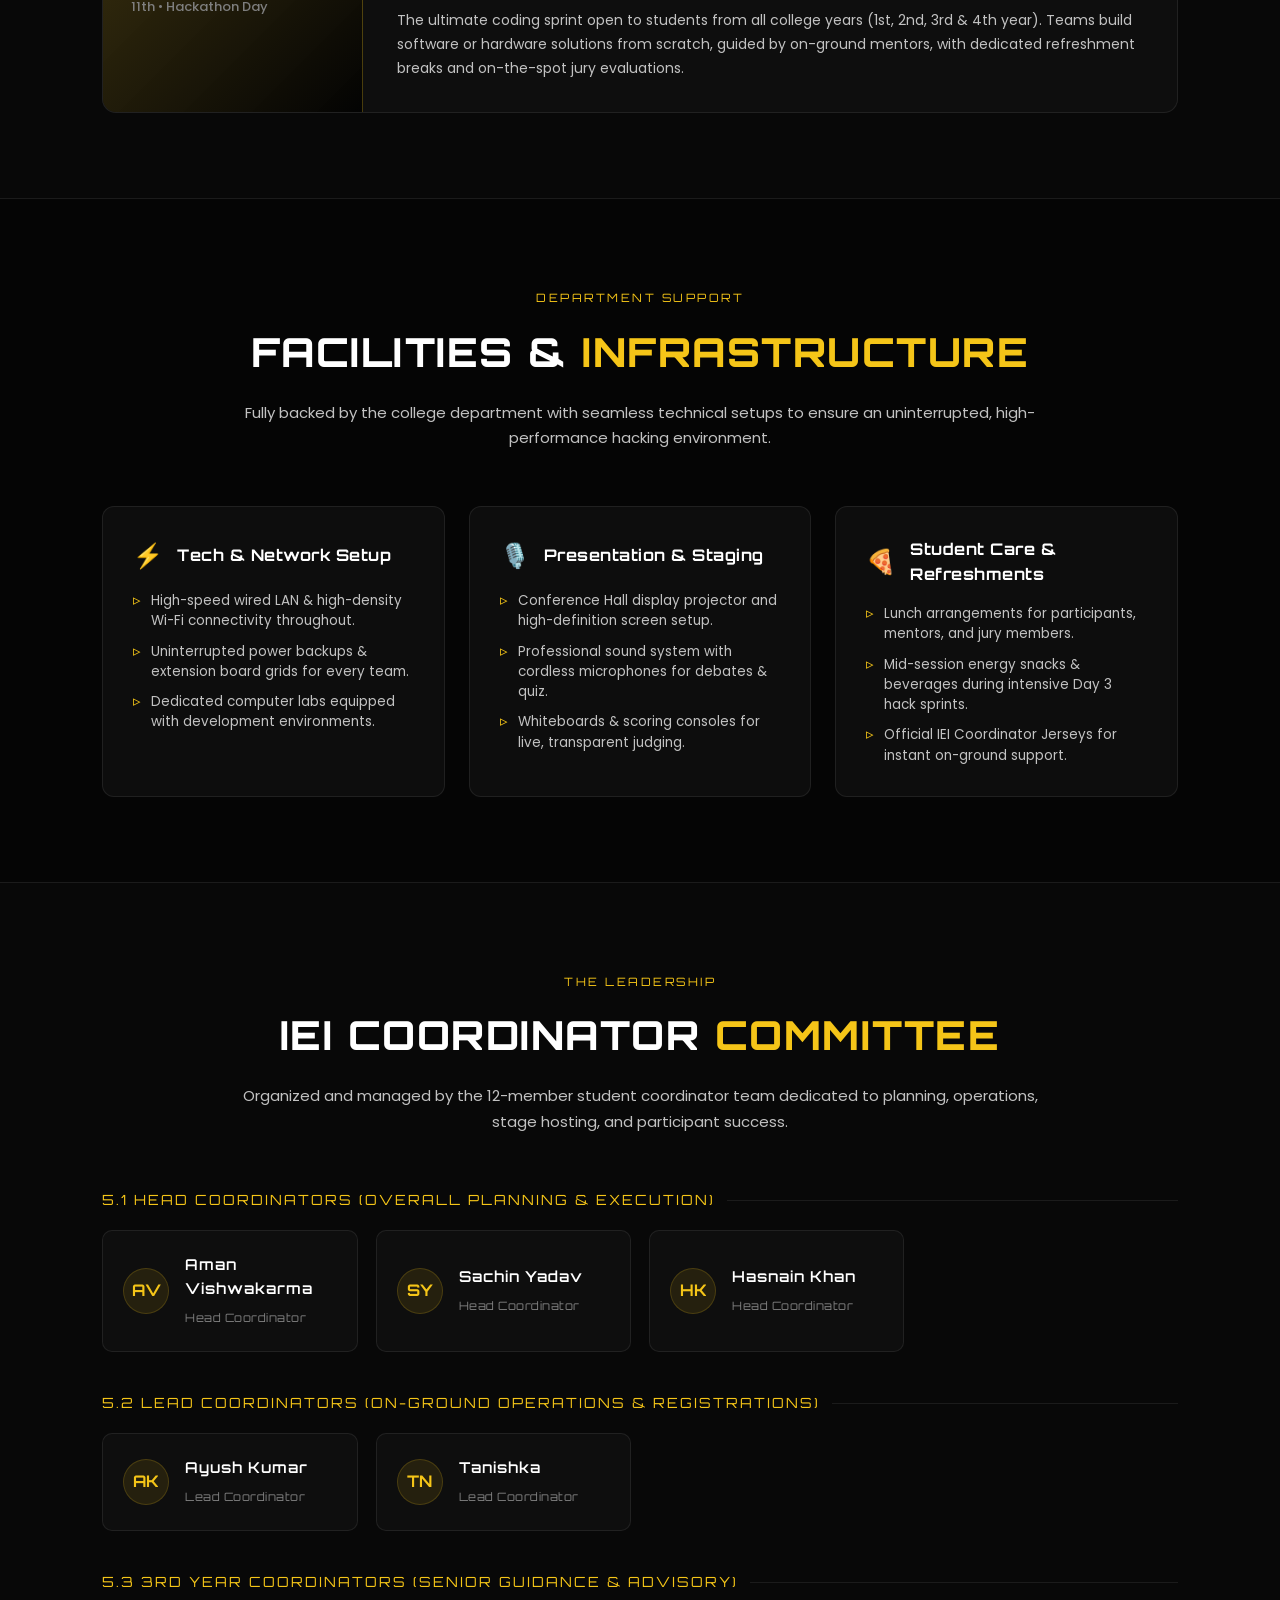
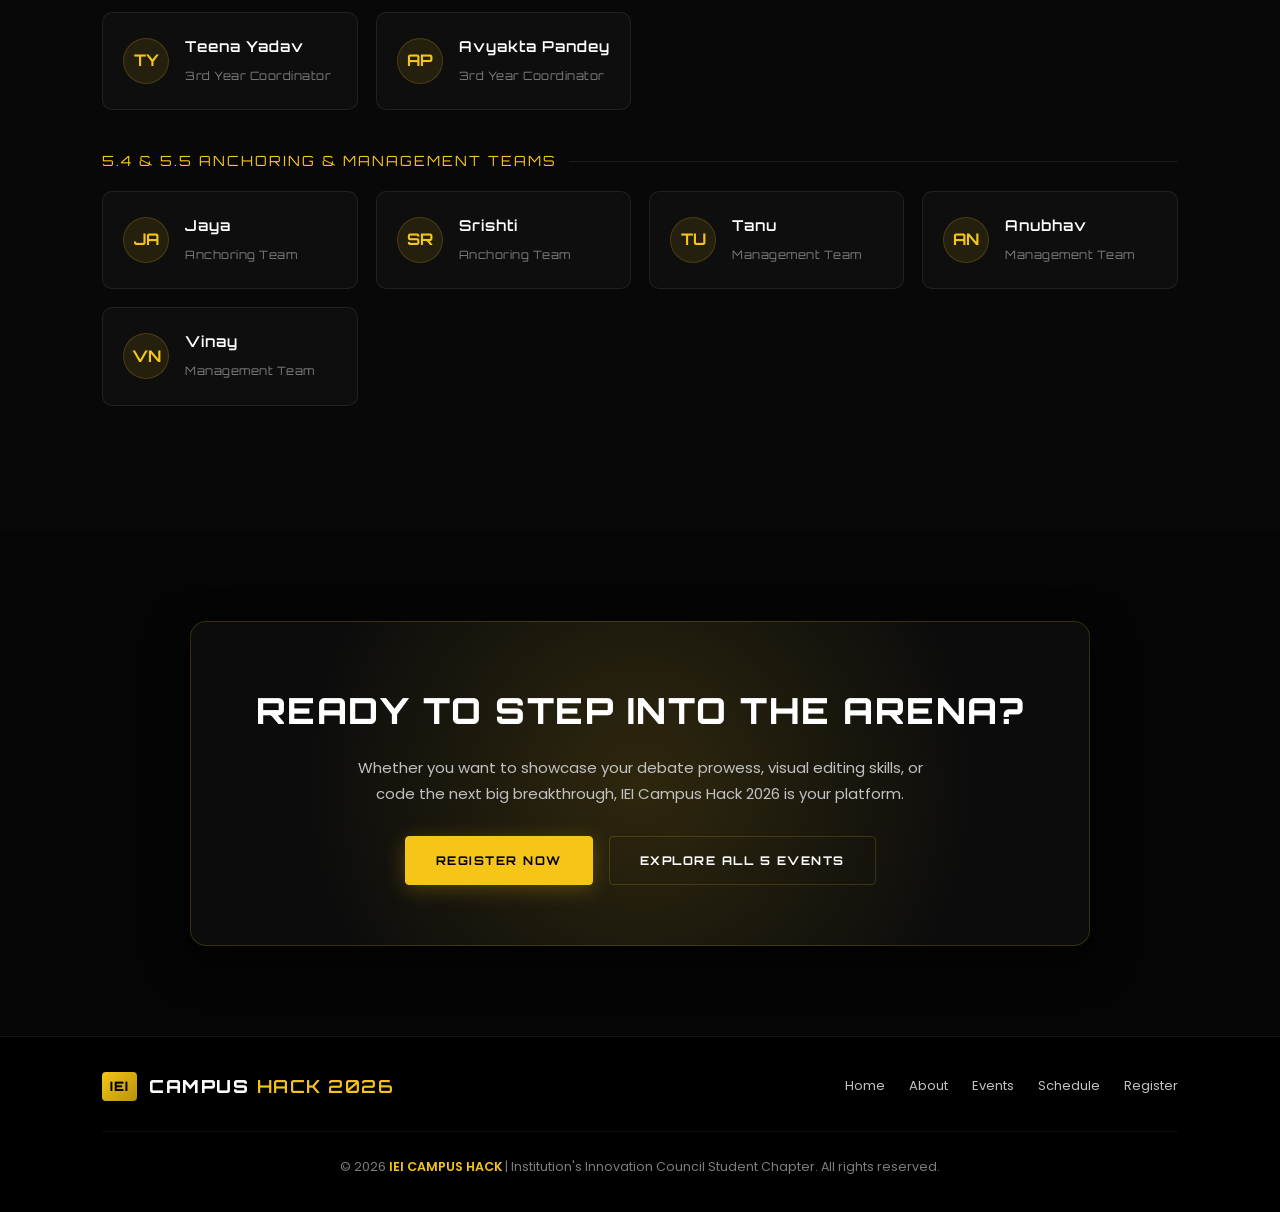
==== commit 94ad8866: "Google Forms added" ====
--- a/about.html
+++ b/about.html
@@ -12,6 +12,7 @@
     <link
         href="https://fonts.googleapis.com/css2?family=Orbitron:wght@400;500;600;700;800;900&family=Poppins:wght@300;400;500;600;700&display=swap"
         rel="stylesheet">
+    <link rel="stylesheet" href="css/style.css">
 
     <style>
         /* ============================================================
@@ -217,6 +218,7 @@
         .about-hero h1 span {
             background: linear-gradient(135deg, #ffffff 40%, var(--gold) 100%);
             -webkit-background-clip: text;
+            background-clip: text;
             -webkit-text-fill-color: transparent;
         }
 
@@ -851,20 +853,23 @@
          NAVBAR
     ========================== -->
     <nav>
-        <div class="nav-brand">
+        <a href="index.html" class="nav-brand">
             <span class="logo-badge">IEI</span>
             <div class="logo-text">CAMPUS <span>HACK 2026</span></div>
-        </div>
+        </a>
 
         <ul class="nav-links">
-            <li><a href="landing_page.html#home">Home</a></li>
+            <li><a href="index.html">Home</a></li>
             <li><a href="about.html" class="active">About</a></li>
-            <li><a href="landing_page.html#events">Events</a></li>
-            <li><a href="landing_page.html#schedule">Schedule</a></li>
-            <li><a href="landing_page.html#register">Register</a></li>
+            <li><a href="events.html">Events</a></li>
+            <li><a href="schedule.html">Schedule</a></li>
+            <li><a href="register.html">Register</a></li>
         </ul>
 
-        <a href="landing_page.html#register" class="nav-cta">REGISTER NOW</a>
+        <div style="display: flex; align-items: center; gap: 14px;">
+            <a href="register.html" class="nav-cta">REGISTER NOW</a>
+            <button class="mobile-menu-btn" aria-label="Toggle navigation menu">☰</button>
+        </div>
     </nav>
 
 
@@ -1246,8 +1251,8 @@
                 Whether you want to showcase your debate prowess, visual editing skills, or code the next big breakthrough, IEI Campus Hack 2026 is your platform.
             </p>
             <div class="hero-actions">
-                <a href="landing_page.html#register" class="btn-main btn-gold">Register Now</a>
-                <a href="landing_page.html#events" class="btn-main btn-outline">Explore All 5 Events</a>
+                <a href="register.html" class="btn-main btn-gold">Register Now</a>
+                <a href="events.html" class="btn-main btn-outline">Explore All 5 Events</a>
             </div>
         </div>
     </section>
@@ -1257,9 +1262,25 @@
          FOOTER
     ========================== -->
     <footer>
-        <p>© 2026 <span>IEI CAMPUS HACK</span> | Institution's Innovation Council (IEI) Student Chapter</p>
+        <div class="footer-content">
+            <a href="index.html" class="nav-brand">
+                <span class="logo-badge">IEI</span>
+                <div class="logo-text">CAMPUS <span>HACK 2026</span></div>
+            </a>
+            <ul class="footer-links">
+                <li><a href="index.html">Home</a></li>
+                <li><a href="about.html">About</a></li>
+                <li><a href="events.html">Events</a></li>
+                <li><a href="schedule.html">Schedule</a></li>
+                <li><a href="register.html">Register</a></li>
+            </ul>
+        </div>
+        <div class="footer-bottom">
+            © 2026 <span>IEI CAMPUS HACK</span> | Institution's Innovation Council Student Chapter. All rights reserved.
+        </div>
     </footer>
 
+    <script src="js/main.js"></script>
 </body>
 
 </html>
--- a/css/style.css
+++ b/css/style.css
@@ -0,0 +1,1284 @@
+/* ============================================================
+   IEI CAMPUS HACK 2026 - UNIFIED DESIGN SYSTEM
+   ============================================================ */
+
+@import url('https://fonts.googleapis.com/css2?family=Orbitron:wght@400;500;600;700;800;900&family=Poppins:wght@300;400;500;600;700&display=swap');
+
+:root {
+    --bg-main: #050505;
+    --bg-surface: #0a0a0a;
+    --bg-card: rgba(18, 18, 18, 0.75);
+    --bg-card-hover: rgba(26, 26, 26, 0.85);
+    --gold: #f5c518;
+    --gold-glow: rgba(245, 197, 24, 0.28);
+    --gold-light: #ffdf6d;
+    --gold-dark: #b8930c;
+    --border-subtle: rgba(245, 197, 24, 0.2);
+    --border-card: rgba(255, 255, 255, 0.08);
+    --border-hover: rgba(245, 197, 24, 0.45);
+    --text-primary: #ffffff;
+    --text-secondary: #c2c2c2;
+    --text-muted: #7e7e7e;
+    --radius-sm: 6px;
+    --radius-md: 10px;
+    --radius-lg: 16px;
+    --transition: all 0.3s cubic-bezier(0.16, 1, 0.3, 1);
+    --font-heading: 'Orbitron', sans-serif;
+    --font-body: 'Poppins', sans-serif;
+}
+
+/* ============================================================
+   RESET & BASE
+   ============================================================ */
+* {
+    margin: 0;
+    padding: 0;
+    box-sizing: border-box;
+}
+
+html {
+    scroll-behavior: smooth;
+}
+
+body {
+    font-family: var(--font-body);
+    background-color: var(--bg-main);
+    color: var(--text-primary);
+    overflow-x: hidden;
+    line-height: 1.6;
+    background-image: 
+        radial-gradient(circle at 15% 15%, rgba(245, 197, 24, 0.07) 0%, transparent 40%),
+        radial-gradient(circle at 85% 65%, rgba(245, 197, 24, 0.05) 0%, transparent 45%);
+    background-attachment: fixed;
+    min-height: 100vh;
+    display: flex;
+    flex-direction: column;
+}
+
+main {
+    flex: 1;
+}
+
+a {
+    text-decoration: none;
+    color: inherit;
+    transition: var(--transition);
+}
+
+ul {
+    list-style: none;
+}
+
+img {
+    max-width: 100%;
+    display: block;
+}
+
+/* ============================================================
+   TYPOGRAPHY UTILITIES
+   ============================================================ */
+h1, h2, h3, h4, h5, h6 {
+    font-family: var(--font-heading);
+    letter-spacing: 1px;
+}
+
+.text-gold {
+    color: var(--gold);
+}
+
+.section-header {
+    text-align: center;
+    max-width: 800px;
+    margin: 0 auto 50px auto;
+}
+
+.section-tag {
+    display: inline-block;
+    font-family: var(--font-heading);
+    font-size: 12px;
+    font-weight: 700;
+    color: var(--gold);
+    letter-spacing: 2px;
+    text-transform: uppercase;
+    background: rgba(245, 197, 24, 0.1);
+    border: 1px solid var(--border-subtle);
+    padding: 6px 16px;
+    border-radius: 30px;
+    margin-bottom: 16px;
+}
+
+.section-title {
+    font-size: clamp(28px, 4vw, 42px);
+    font-weight: 800;
+    color: #fff;
+    margin-bottom: 14px;
+}
+
+.section-title span {
+    color: var(--gold);
+}
+
+.section-subtitle {
+    color: var(--text-secondary);
+    font-size: clamp(14px, 1.6vw, 16px);
+    line-height: 1.7;
+}
+
+/* ============================================================
+   NAVBAR
+   ============================================================ */
+nav {
+    position: fixed;
+    top: 0;
+    left: 0;
+    width: 100%;
+    z-index: 1000;
+    display: flex;
+    justify-content: space-between;
+    align-items: center;
+    padding: 16px 8%;
+    background: rgba(5, 5, 5, 0.92);
+    backdrop-filter: blur(14px);
+    -webkit-backdrop-filter: blur(14px);
+    border-bottom: 1px solid var(--border-subtle);
+}
+
+.nav-brand {
+    display: flex;
+    align-items: center;
+    gap: 12px;
+}
+
+.logo-badge {
+    background: linear-gradient(135deg, var(--gold), var(--gold-dark));
+    color: #000;
+    font-family: var(--font-heading);
+    font-weight: 900;
+    font-size: 13px;
+    padding: 4px 8px;
+    border-radius: 4px;
+    letter-spacing: 1px;
+}
+
+.logo-text {
+    font-family: var(--font-heading);
+    font-size: 18px;
+    font-weight: 800;
+    color: #fff;
+    letter-spacing: 1.5px;
+}
+
+.logo-text span {
+    color: var(--gold);
+}
+
+.nav-links {
+    display: flex;
+    list-style: none;
+    align-items: center;
+    gap: 28px;
+}
+
+.nav-links a {
+    font-size: 14px;
+    font-weight: 500;
+    color: #d1d1d1;
+    letter-spacing: 0.5px;
+    position: relative;
+    padding: 6px 0;
+}
+
+.nav-links a:hover,
+.nav-links a.active {
+    color: var(--gold);
+}
+
+.nav-links a.active::after {
+    content: '';
+    position: absolute;
+    bottom: -2px;
+    left: 0;
+    width: 100%;
+    height: 2px;
+    background: var(--gold);
+    border-radius: 2px;
+    box-shadow: 0 0 8px var(--gold);
+}
+
+.nav-cta {
+    padding: 9px 22px;
+    background: var(--gold);
+    color: #000 !important;
+    font-family: var(--font-heading);
+    font-size: 11.5px;
+    font-weight: 700;
+    border-radius: 4px;
+    letter-spacing: 1px;
+    transition: var(--transition);
+    display: inline-block;
+}
+
+.nav-cta:hover {
+    background: #fff;
+    box-shadow: 0 0 16px rgba(255, 255, 255, 0.4);
+    transform: translateY(-2px);
+}
+
+.mobile-menu-btn {
+    display: none;
+    background: transparent;
+    border: none;
+    color: #fff;
+    font-size: 24px;
+    cursor: pointer;
+}
+
+/* ============================================================
+   BUTTONS
+   ============================================================ */
+.btn {
+    display: inline-flex;
+    align-items: center;
+    justify-content: center;
+    gap: 10px;
+    padding: 13px 30px;
+    border-radius: var(--radius-sm);
+    font-family: var(--font-heading);
+    font-size: 13px;
+    font-weight: 700;
+    letter-spacing: 1.2px;
+    text-transform: uppercase;
+    transition: var(--transition);
+    cursor: pointer;
+    border: none;
+}
+
+.btn-primary {
+    background: var(--gold);
+    color: #000;
+    box-shadow: 0 4px 18px rgba(245, 197, 24, 0.25);
+}
+
+.btn-primary:hover {
+    background: #ffffff;
+    box-shadow: 0 0 24px rgba(255, 255, 255, 0.4);
+    transform: translateY(-3px);
+}
+
+.btn-secondary {
+    background: transparent;
+    color: #ffffff;
+    border: 1px solid rgba(255, 255, 255, 0.25);
+}
+
+.btn-secondary:hover {
+    border-color: var(--gold);
+    color: var(--gold);
+    background: rgba(245, 197, 24, 0.06);
+    transform: translateY(-3px);
+}
+
+.btn-sm {
+    padding: 8px 18px;
+    font-size: 11px;
+}
+
+/* ============================================================
+   HERO / PAGE BANNER
+   ============================================================ */
+.page-banner {
+    padding: 140px 8% 60px;
+    text-align: center;
+    position: relative;
+    background: 
+        radial-gradient(circle at center top, rgba(245, 197, 24, 0.12), transparent 60%),
+        linear-gradient(180deg, #0a0a0a 0%, #050505 100%);
+    border-bottom: 1px solid var(--border-card);
+}
+
+.page-banner h1 {
+    font-size: clamp(32px, 5vw, 56px);
+    font-weight: 900;
+    margin-bottom: 16px;
+    color: #fff;
+}
+
+.page-banner h1 span {
+    color: var(--gold);
+    text-shadow: 0 0 25px rgba(245, 197, 24, 0.3);
+}
+
+.page-banner p {
+    font-size: clamp(15px, 2vw, 18px);
+    color: var(--text-secondary);
+    max-width: 720px;
+    margin: 0 auto;
+    line-height: 1.7;
+}
+
+/* ============================================================
+   HOME HERO SECTION
+   ============================================================ */
+.home-hero {
+    min-height: 92vh;
+    display: flex;
+    align-items: center;
+    justify-content: center;
+    padding: 140px 8% 60px;
+    text-align: center;
+    position: relative;
+}
+
+.home-hero::before {
+    content: "";
+    position: absolute;
+    inset: 0;
+    background-image: 
+        linear-gradient(rgba(245, 197, 24, 0.03) 1px, transparent 1px),
+        linear-gradient(90deg, rgba(245, 197, 24, 0.03) 1px, transparent 1px);
+    background-size: 40px 40px;
+    z-index: 0;
+    mask-image: radial-gradient(circle at center, black, transparent 80%);
+}
+
+.home-hero-content {
+    position: relative;
+    z-index: 1;
+    max-width: 900px;
+}
+
+.home-hero-content h1 {
+    font-size: clamp(38px, 6vw, 70px);
+    font-weight: 900;
+    letter-spacing: 3px;
+    line-height: 1.15;
+    margin-bottom: 22px;
+}
+
+.home-hero-content h1 span {
+    color: var(--gold);
+    text-shadow: 0 0 25px rgba(245, 197, 24, 0.4);
+}
+
+.home-hero-content .lead {
+    font-size: clamp(16px, 2vw, 20px);
+    color: var(--text-secondary);
+    max-width: 680px;
+    margin: 0 auto 36px;
+    line-height: 1.8;
+}
+
+.hero-dates-strip {
+    display: inline-flex;
+    gap: 16px;
+    margin-bottom: 40px;
+    flex-wrap: wrap;
+    justify-content: center;
+}
+
+.date-pill {
+    background: rgba(245, 197, 24, 0.08);
+    border: 1px solid var(--border-subtle);
+    padding: 10px 22px;
+    border-radius: 30px;
+    font-family: var(--font-heading);
+    font-size: 13px;
+    letter-spacing: 1.5px;
+    color: #fff;
+    display: flex;
+    align-items: center;
+    gap: 8px;
+}
+
+.date-pill strong {
+    color: var(--gold);
+}
+
+.hero-cta-buttons {
+    display: flex;
+    justify-content: center;
+    gap: 18px;
+    flex-wrap: wrap;
+}
+
+/* ============================================================
+   CONTAINER & SECTIONS
+   ============================================================ */
+.container {
+    width: 100%;
+    max-width: 1240px;
+    margin: 0 auto;
+    padding: 0 24px;
+}
+
+.section-padding {
+    padding: 85px 0;
+}
+
+/* ============================================================
+   EVENT CARDS
+   ============================================================ */
+.events-grid {
+    display: grid;
+    grid-template-columns: repeat(auto-fit, minmax(320px, 1fr));
+    gap: 30px;
+}
+
+.event-card {
+    background: var(--bg-card);
+    border: 1px solid var(--border-card);
+    border-radius: var(--radius-md);
+    padding: 34px 28px;
+    transition: var(--transition);
+    display: flex;
+    flex-direction: column;
+    justify-content: space-between;
+    position: relative;
+    overflow: hidden;
+}
+
+.event-card::before {
+    content: '';
+    position: absolute;
+    top: 0;
+    left: 0;
+    width: 100%;
+    height: 3px;
+    background: linear-gradient(90deg, transparent, var(--gold), transparent);
+    opacity: 0;
+    transition: var(--transition);
+}
+
+.event-card:hover {
+    border-color: var(--border-hover);
+    transform: translateY(-6px);
+    box-shadow: 0 14px 34px rgba(0, 0, 0, 0.5), 0 0 20px rgba(245, 197, 24, 0.08);
+}
+
+.event-card:hover::before {
+    opacity: 1;
+}
+
+.event-card-header {
+    display: flex;
+    justify-content: space-between;
+    align-items: flex-start;
+    margin-bottom: 20px;
+}
+
+.event-icon-box {
+    width: 54px;
+    height: 54px;
+    border-radius: var(--radius-sm);
+    background: rgba(245, 197, 24, 0.1);
+    border: 1px solid var(--border-subtle);
+    display: flex;
+    align-items: center;
+    justify-content: center;
+    font-size: 26px;
+}
+
+.event-day-badge {
+    font-family: var(--font-heading);
+    font-size: 11px;
+    font-weight: 700;
+    color: var(--gold);
+    letter-spacing: 1px;
+    background: rgba(245, 197, 24, 0.08);
+    border: 1px solid var(--border-subtle);
+    padding: 4px 10px;
+    border-radius: 20px;
+}
+
+.event-card h3 {
+    font-size: 22px;
+    font-weight: 700;
+    color: #fff;
+    margin-bottom: 12px;
+}
+
+.event-card p {
+    color: var(--text-secondary);
+    font-size: 14px;
+    line-height: 1.7;
+    margin-bottom: 22px;
+}
+
+.event-meta {
+    display: flex;
+    flex-direction: column;
+    gap: 8px;
+    padding: 14px 0;
+    margin-bottom: 20px;
+    border-top: 1px solid var(--border-card);
+    border-bottom: 1px solid var(--border-card);
+    font-size: 12.5px;
+    color: var(--text-muted);
+}
+
+.event-meta-item {
+    display: flex;
+    align-items: center;
+    gap: 8px;
+}
+
+.event-meta-item strong {
+    color: #e0e0e0;
+}
+
+.event-card .card-action {
+    margin-top: auto;
+}
+
+/* ============================================================
+   DAY OVERVIEW & SCHEDULE
+   ============================================================ */
+.day-overview-strip {
+    display: grid;
+    grid-template-columns: repeat(auto-fit, minmax(280px, 1fr));
+    gap: 20px;
+    margin: 40px 0;
+}
+
+.day-badge-card {
+    background: rgba(255, 255, 255, 0.02);
+    border: 1px solid var(--border-card);
+    border-radius: var(--radius-md);
+    padding: 26px 22px;
+    text-align: center;
+    transition: var(--transition);
+}
+
+.day-badge-card:hover {
+    border-color: var(--border-hover);
+    transform: translateY(-4px);
+    background: rgba(245, 197, 24, 0.03);
+}
+
+.day-badge-card.highlight {
+    border-color: rgba(245, 197, 24, 0.5);
+    background: radial-gradient(circle at center, rgba(245, 197, 24, 0.08) 0%, rgba(20, 20, 20, 0.5) 100%);
+}
+
+.day-badge-card .day-tag {
+    font-family: var(--font-heading);
+    font-size: 11px;
+    color: var(--gold);
+    letter-spacing: 2px;
+    text-transform: uppercase;
+    margin-bottom: 10px;
+    display: inline-block;
+}
+
+.day-badge-card h4 {
+    font-size: 17px;
+    color: #fff;
+    margin-bottom: 8px;
+}
+
+.day-badge-card small {
+    color: var(--text-muted);
+    font-size: 12.5px;
+    display: block;
+}
+
+/* Schedule Timeline Rows */
+.timeline-tabs {
+    display: flex;
+    justify-content: center;
+    gap: 12px;
+    margin-bottom: 40px;
+    flex-wrap: wrap;
+}
+
+.timeline-tab-btn {
+    background: rgba(255, 255, 255, 0.04);
+    border: 1px solid var(--border-card);
+    color: var(--text-secondary);
+    font-family: var(--font-heading);
+    font-size: 12px;
+    padding: 10px 22px;
+    border-radius: 30px;
+    cursor: pointer;
+    transition: var(--transition);
+}
+
+.timeline-tab-btn:hover,
+.timeline-tab-btn.active {
+    background: var(--gold);
+    color: #000;
+    border-color: var(--gold);
+    font-weight: 700;
+}
+
+.schedule-row {
+    background: var(--bg-card);
+    border: 1px solid var(--border-card);
+    border-radius: var(--radius-md);
+    margin-bottom: 18px;
+    padding: 24px 28px;
+    display: grid;
+    grid-template-columns: 180px 1fr auto;
+    align-items: center;
+    gap: 24px;
+    transition: var(--transition);
+}
+
+.schedule-row:hover {
+    border-color: var(--border-hover);
+    transform: translateX(4px);
+    box-shadow: 0 8px 24px rgba(0, 0, 0, 0.4);
+}
+
+.schedule-time {
+    font-family: var(--font-heading);
+    font-size: 13px;
+    color: var(--gold);
+    font-weight: 700;
+    letter-spacing: 1px;
+}
+
+.schedule-info h4 {
+    font-size: 18px;
+    color: #fff;
+    margin-bottom: 6px;
+}
+
+.schedule-info p {
+    color: var(--text-secondary);
+    font-size: 13.5px;
+}
+
+.schedule-venue-badge {
+    background: rgba(255, 255, 255, 0.05);
+    border: 1px solid var(--border-card);
+    padding: 6px 14px;
+    border-radius: 20px;
+    font-size: 12px;
+    color: #e0e0e0;
+    white-space: nowrap;
+}
+
+/* ============================================================
+   STATS STRIP
+   ============================================================ */
+.stats-strip {
+    background: rgba(10, 10, 10, 0.85);
+    border-top: 1px solid var(--border-card);
+    border-bottom: 1px solid var(--border-card);
+    padding: 45px 0;
+}
+
+.stats-grid {
+    display: grid;
+    grid-template-columns: repeat(auto-fit, minmax(200px, 1fr));
+    gap: 24px;
+    text-align: center;
+}
+
+.stat-item h3 {
+    font-size: clamp(34px, 4vw, 44px);
+    color: var(--gold);
+    font-weight: 900;
+    margin-bottom: 6px;
+}
+
+.stat-item p {
+    font-size: 13px;
+    text-transform: uppercase;
+    letter-spacing: 1.5px;
+    color: #fff;
+    font-weight: 600;
+    font-family: var(--font-heading);
+}
+
+.stat-item span {
+    font-size: 12px;
+    color: var(--text-muted);
+}
+
+/* ============================================================
+   COMMITTEE CARDS
+   ============================================================ */
+.committee-grid {
+    display: grid;
+    grid-template-columns: repeat(auto-fit, minmax(220px, 1fr));
+    gap: 20px;
+}
+
+.committee-card {
+    background: var(--bg-card);
+    border: 1px solid var(--border-card);
+    border-radius: var(--radius-md);
+    padding: 22px 18px;
+    text-align: center;
+    transition: var(--transition);
+}
+
+.committee-card:hover {
+    border-color: var(--border-hover);
+    transform: translateY(-4px);
+}
+
+.committee-role {
+    font-family: var(--font-heading);
+    font-size: 12px;
+    color: var(--gold);
+    letter-spacing: 1.5px;
+    text-transform: uppercase;
+    margin-bottom: 10px;
+    font-weight: 700;
+}
+
+.committee-names {
+    color: #e6e6e6;
+    font-size: 14px;
+    line-height: 1.8;
+}
+
+/* ============================================================
+   REGISTRATION PAGE UTILITIES
+   ============================================================ */
+.registration-container {
+    max-width: 860px;
+    margin: 0 auto;
+}
+
+.reg-card {
+    background: var(--bg-card);
+    border: 1px solid var(--border-subtle);
+    border-radius: var(--radius-lg);
+    padding: 44px;
+    box-shadow: 0 16px 40px rgba(0, 0, 0, 0.6);
+}
+
+.reg-steps {
+    display: grid;
+    grid-template-columns: repeat(auto-fit, minmax(200px, 1fr));
+    gap: 20px;
+    margin-bottom: 40px;
+}
+
+.step-box {
+    background: rgba(255, 255, 255, 0.02);
+    border: 1px solid var(--border-card);
+    border-radius: var(--radius-sm);
+    padding: 20px 16px;
+    text-align: center;
+}
+
+.step-num {
+    font-family: var(--font-heading);
+    color: var(--gold);
+    font-size: 24px;
+    font-weight: 800;
+    margin-bottom: 8px;
+}
+
+.step-box h4 {
+    font-size: 14px;
+    color: #fff;
+    margin-bottom: 6px;
+}
+
+.step-box p {
+    font-size: 12px;
+    color: var(--text-muted);
+}
+
+.info-alert {
+    background: rgba(245, 197, 24, 0.08);
+    border: 1px solid var(--border-subtle);
+    border-radius: var(--radius-sm);
+    padding: 16px 20px;
+    display: flex;
+    align-items: center;
+    gap: 14px;
+    margin-bottom: 30px;
+}
+
+.info-alert-icon {
+    font-size: 24px;
+    color: var(--gold);
+}
+
+.info-alert-text {
+    font-size: 13.5px;
+    color: var(--text-secondary);
+}
+
+.info-alert-text strong {
+    color: #fff;
+}
+
+.accordion-item {
+    background: rgba(255, 255, 255, 0.02);
+    border: 1px solid var(--border-card);
+    border-radius: var(--radius-sm);
+    margin-bottom: 12px;
+    overflow: hidden;
+}
+
+.accordion-header {
+    width: 100%;
+    padding: 16px 20px;
+    text-align: left;
+    background: transparent;
+    border: none;
+    color: #fff;
+    font-family: var(--font-heading);
+    font-size: 14px;
+    font-weight: 600;
+    cursor: pointer;
+    display: flex;
+    justify-content: space-between;
+    align-items: center;
+}
+
+.accordion-header:hover {
+    color: var(--gold);
+}
+
+.accordion-content {
+    padding: 0 20px 18px 20px;
+    font-size: 13.5px;
+    color: var(--text-secondary);
+    line-height: 1.7;
+    display: none;
+}
+
+.accordion-item.active .accordion-content {
+    display: block;
+}
+
+.accordion-item.active .accordion-icon {
+    transform: rotate(180deg);
+}
+
+/* ============================================================
+   CTA BANNER
+   ============================================================ */
+.cta-banner {
+    text-align: center;
+    padding: 90px 24px;
+    background: 
+        radial-gradient(circle at center, rgba(245, 197, 24, 0.12) 0%, transparent 70%),
+        #080808;
+    border-top: 1px solid var(--border-card);
+    border-bottom: 1px solid var(--border-card);
+}
+
+.cta-box {
+    max-width: 800px;
+    margin: 0 auto;
+}
+
+.cta-box h2 {
+    font-size: clamp(28px, 4vw, 42px);
+    margin-bottom: 14px;
+}
+
+.cta-box p {
+    color: var(--text-secondary);
+    font-size: 16px;
+    margin-bottom: 30px;
+}
+
+/* ============================================================
+   FOOTER
+   ============================================================ */
+footer {
+    background: #000000;
+    border-top: 1px solid var(--border-card);
+    padding: 50px 8% 30px;
+    color: var(--text-muted);
+}
+
+.footer-content {
+    display: flex;
+    justify-content: space-between;
+    align-items: center;
+    flex-wrap: wrap;
+    gap: 30px;
+    padding-bottom: 30px;
+    border-bottom: 1px solid rgba(255, 255, 255, 0.05);
+}
+
+.footer-links {
+    display: flex;
+    gap: 24px;
+    list-style: none;
+    flex-wrap: wrap;
+}
+
+.footer-links a {
+    color: var(--text-secondary);
+    font-size: 13px;
+}
+
+.footer-links a:hover {
+    color: var(--gold);
+}
+
+.footer-bottom {
+    text-align: center;
+    padding-top: 25px;
+    font-size: 12.5px;
+}
+
+.footer-bottom span {
+    color: var(--gold);
+    font-weight: 600;
+}
+
+/* ============================================================
+   RESPONSIVE DESIGN
+   ============================================================ */
+@media (max-width: 900px) {
+    nav {
+        padding: 16px 5%;
+    }
+
+    .mobile-menu-btn {
+        display: block;
+    }
+
+    .nav-links {
+        position: fixed;
+        top: 66px;
+        left: 0;
+        width: 100%;
+        background: rgba(5, 5, 5, 0.98);
+        backdrop-filter: blur(20px);
+        flex-direction: column;
+        padding: 30px 20px;
+        gap: 20px;
+        border-bottom: 1px solid var(--border-subtle);
+        transform: translateY(-150%);
+        transition: transform 0.3s ease;
+    }
+
+    .nav-links.active {
+        transform: translateY(0);
+    }
+
+    .schedule-row {
+        grid-template-columns: 1fr;
+        gap: 12px;
+    }
+
+    .page-banner {
+        padding: 120px 5% 50px;
+    }
+
+    .reg-card {
+        padding: 28px 20px;
+    }
+}
+
+/* ============================================================
+   REGISTRATION MODAL SYSTEM
+   ============================================================ */
+.reg-modal-overlay {
+    position: fixed;
+    inset: 0;
+    z-index: 2000;
+    display: flex;
+    align-items: center;
+    justify-content: center;
+    background: rgba(4, 4, 4, 0.88);
+    backdrop-filter: blur(14px);
+    -webkit-backdrop-filter: blur(14px);
+    opacity: 0;
+    pointer-events: none;
+    transition: opacity 0.3s cubic-bezier(0.16, 1, 0.3, 1);
+    padding: 16px;
+}
+
+.reg-modal-overlay.active {
+    opacity: 1;
+    pointer-events: auto;
+}
+
+.reg-modal-dialog {
+    background: #0d0d0d;
+    border: 1px solid var(--border-subtle);
+    border-radius: var(--radius-lg);
+    box-shadow: 0 25px 65px rgba(0, 0, 0, 0.95), 0 0 35px rgba(245, 197, 24, 0.15);
+    width: 100%;
+    max-width: 860px;
+    max-height: 92vh;
+    display: flex;
+    flex-direction: column;
+    overflow: hidden;
+    transform: scale(0.94) translateY(18px);
+    transition: transform 0.3s cubic-bezier(0.16, 1, 0.3, 1);
+}
+
+.reg-modal-overlay.active .reg-modal-dialog {
+    transform: scale(1) translateY(0);
+}
+
+.reg-modal-header {
+    padding: 16px 22px;
+    background: rgba(18, 18, 18, 0.96);
+    border-bottom: 1px solid var(--border-card);
+    display: flex;
+    justify-content: space-between;
+    align-items: center;
+    gap: 14px;
+    flex-wrap: wrap;
+}
+
+.reg-modal-info {
+    display: flex;
+    flex-direction: column;
+    gap: 2px;
+}
+
+.reg-modal-badge {
+    display: inline-block;
+    align-self: flex-start;
+    font-size: 10.5px;
+    font-weight: 700;
+    color: #000;
+    background: var(--gold);
+    padding: 2px 8px;
+    border-radius: 3px;
+    font-family: var(--font-heading);
+    letter-spacing: 0.5px;
+    text-transform: uppercase;
+}
+
+.reg-modal-title {
+    font-family: var(--font-heading);
+    font-size: 17px;
+    color: #fff;
+    font-weight: 700;
+    letter-spacing: 0.5px;
+    display: flex;
+    align-items: center;
+    gap: 8px;
+    margin: 2px 0 0 0;
+}
+
+.reg-modal-subtitle {
+    font-size: 12px;
+    color: var(--text-secondary);
+}
+
+.reg-modal-actions {
+    display: flex;
+    align-items: center;
+    gap: 10px;
+}
+
+.reg-modal-newtab-btn {
+    display: inline-flex;
+    align-items: center;
+    gap: 6px;
+    padding: 7px 14px;
+    font-size: 11.5px;
+    font-weight: 600;
+    font-family: var(--font-heading);
+    color: var(--gold);
+    background: rgba(245, 197, 24, 0.08);
+    border: 1px solid var(--border-subtle);
+    border-radius: var(--radius-sm);
+    text-decoration: none;
+    transition: var(--transition);
+    cursor: pointer;
+}
+
+.reg-modal-newtab-btn:hover {
+    background: var(--gold);
+    color: #000;
+    box-shadow: 0 0 16px var(--gold-glow);
+}
+
+.reg-modal-close-btn {
+    background: rgba(255, 255, 255, 0.06);
+    border: 1px solid var(--border-card);
+    color: #fff;
+    width: 34px;
+    height: 34px;
+    border-radius: 50%;
+    display: flex;
+    align-items: center;
+    justify-content: center;
+    cursor: pointer;
+    font-size: 15px;
+    transition: var(--transition);
+}
+
+.reg-modal-close-btn:hover {
+    background: rgba(245, 197, 24, 0.2);
+    border-color: var(--gold);
+    color: var(--gold);
+    transform: rotate(90deg);
+}
+
+.reg-modal-tabs {
+    display: flex;
+    gap: 6px;
+    padding: 10px 22px;
+    background: rgba(10, 10, 10, 0.9);
+    border-bottom: 1px solid var(--border-card);
+    overflow-x: auto;
+    scrollbar-width: none;
+    -webkit-overflow-scrolling: touch;
+}
+
+.reg-modal-tabs::-webkit-scrollbar {
+    display: none;
+}
+
+.reg-modal-tab {
+    padding: 5px 12px;
+    font-size: 11px;
+    font-family: var(--font-heading);
+    background: transparent;
+    border: 1px solid var(--border-card);
+    color: var(--text-muted);
+    border-radius: 20px;
+    cursor: pointer;
+    white-space: nowrap;
+    transition: var(--transition);
+}
+
+.reg-modal-tab:hover {
+    color: #fff;
+    border-color: rgba(255, 255, 255, 0.25);
+}
+
+.reg-modal-tab.active {
+    background: rgba(245, 197, 24, 0.15);
+    border-color: var(--gold);
+    color: var(--gold);
+    font-weight: 700;
+    box-shadow: 0 0 10px rgba(245, 197, 24, 0.18);
+}
+
+.reg-modal-body {
+    position: relative;
+    flex: 1;
+    min-height: 500px;
+    max-height: calc(92vh - 165px);
+    background: #080808;
+    overflow: hidden;
+    display: flex;
+    flex-direction: column;
+}
+
+.reg-modal-loader {
+    position: absolute;
+    inset: 0;
+    display: flex;
+    flex-direction: column;
+    align-items: center;
+    justify-content: center;
+    background: #080808;
+    z-index: 5;
+    transition: opacity 0.3s ease, visibility 0.3s ease;
+}
+
+.reg-modal-loader.hidden {
+    opacity: 0;
+    visibility: hidden;
+    pointer-events: none;
+}
+
+.reg-spinner {
+    width: 42px;
+    height: 42px;
+    border: 3px solid rgba(245, 197, 24, 0.18);
+    border-top-color: var(--gold);
+    border-radius: 50%;
+    animation: regSpin 0.75s linear infinite;
+    margin-bottom: 14px;
+}
+
+@keyframes regSpin {
+    to {
+        transform: rotate(360deg);
+    }
+}
+
+.reg-loader-text {
+    font-family: var(--font-heading);
+    font-size: 11.5px;
+    color: var(--gold);
+    letter-spacing: 1px;
+    text-transform: uppercase;
+}
+
+.reg-modal-iframe {
+    width: 100%;
+    height: 100%;
+    border: none;
+    flex: 1;
+    min-height: 500px;
+    background: #fff;
+}
+
+.reg-modal-footer {
+    padding: 10px 22px;
+    background: rgba(14, 14, 14, 0.96);
+    border-top: 1px solid var(--border-card);
+    display: flex;
+    justify-content: space-between;
+    align-items: center;
+    flex-wrap: wrap;
+    gap: 10px;
+    font-size: 11.5px;
+    color: var(--text-muted);
+}
+
+.reg-modal-footer a {
+    color: var(--gold);
+    text-decoration: underline;
+    text-underline-offset: 3px;
+    font-weight: 500;
+}
+
+.reg-modal-footer a:hover {
+    color: var(--gold-light);
+}
+
+@media (max-width: 768px) {
+    .reg-modal-overlay {
+        padding: 8px;
+    }
+
+    .reg-modal-dialog {
+        max-height: 96vh;
+        border-radius: var(--radius-md);
+    }
+
+    .reg-modal-header {
+        padding: 12px 16px;
+    }
+
+    .reg-modal-title {
+        font-size: 15px;
+    }
+
+    .reg-modal-tabs {
+        padding: 8px 16px;
+    }
+
+    .reg-modal-body {
+        min-height: 400px;
+        max-height: calc(96vh - 160px);
+    }
+
+    .reg-modal-iframe {
+        min-height: 400px;
+    }
+
+    .reg-modal-footer {
+        padding: 8px 16px;
+        font-size: 10.5px;
+    }
+}
+
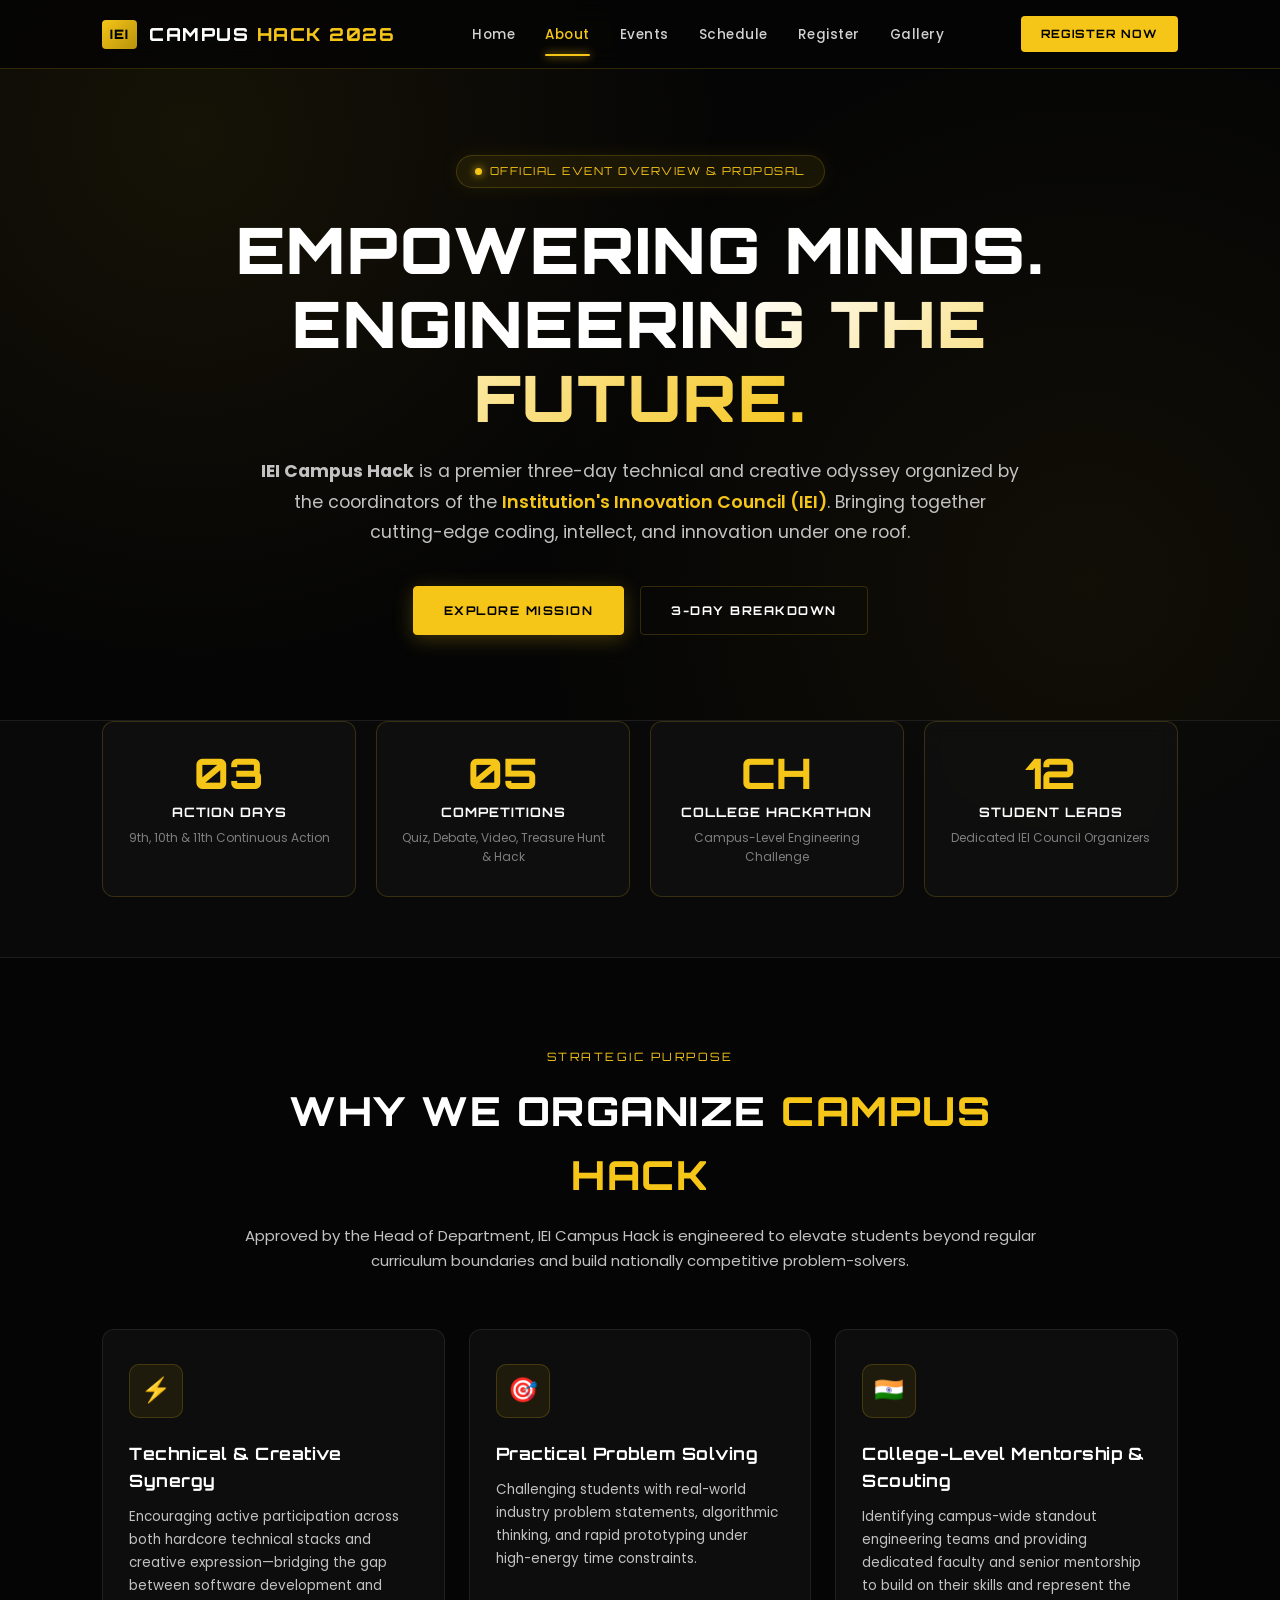
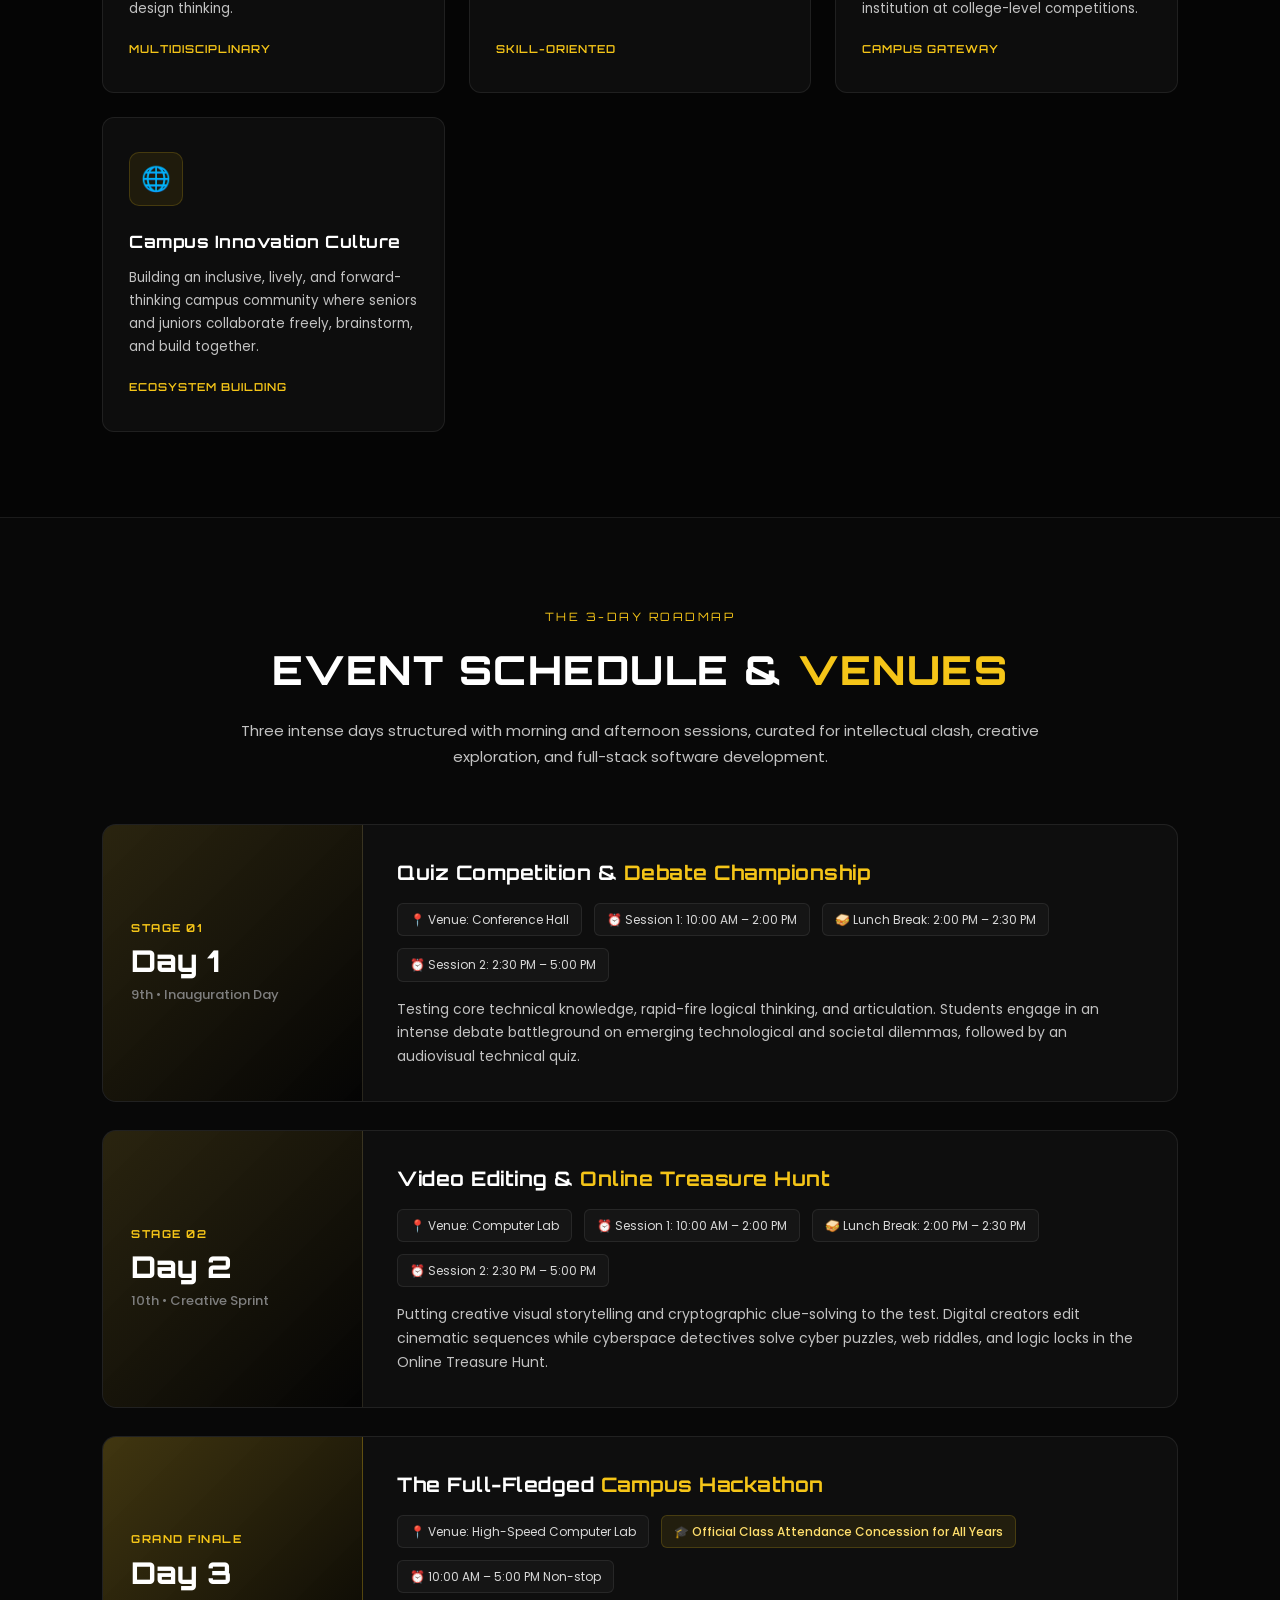
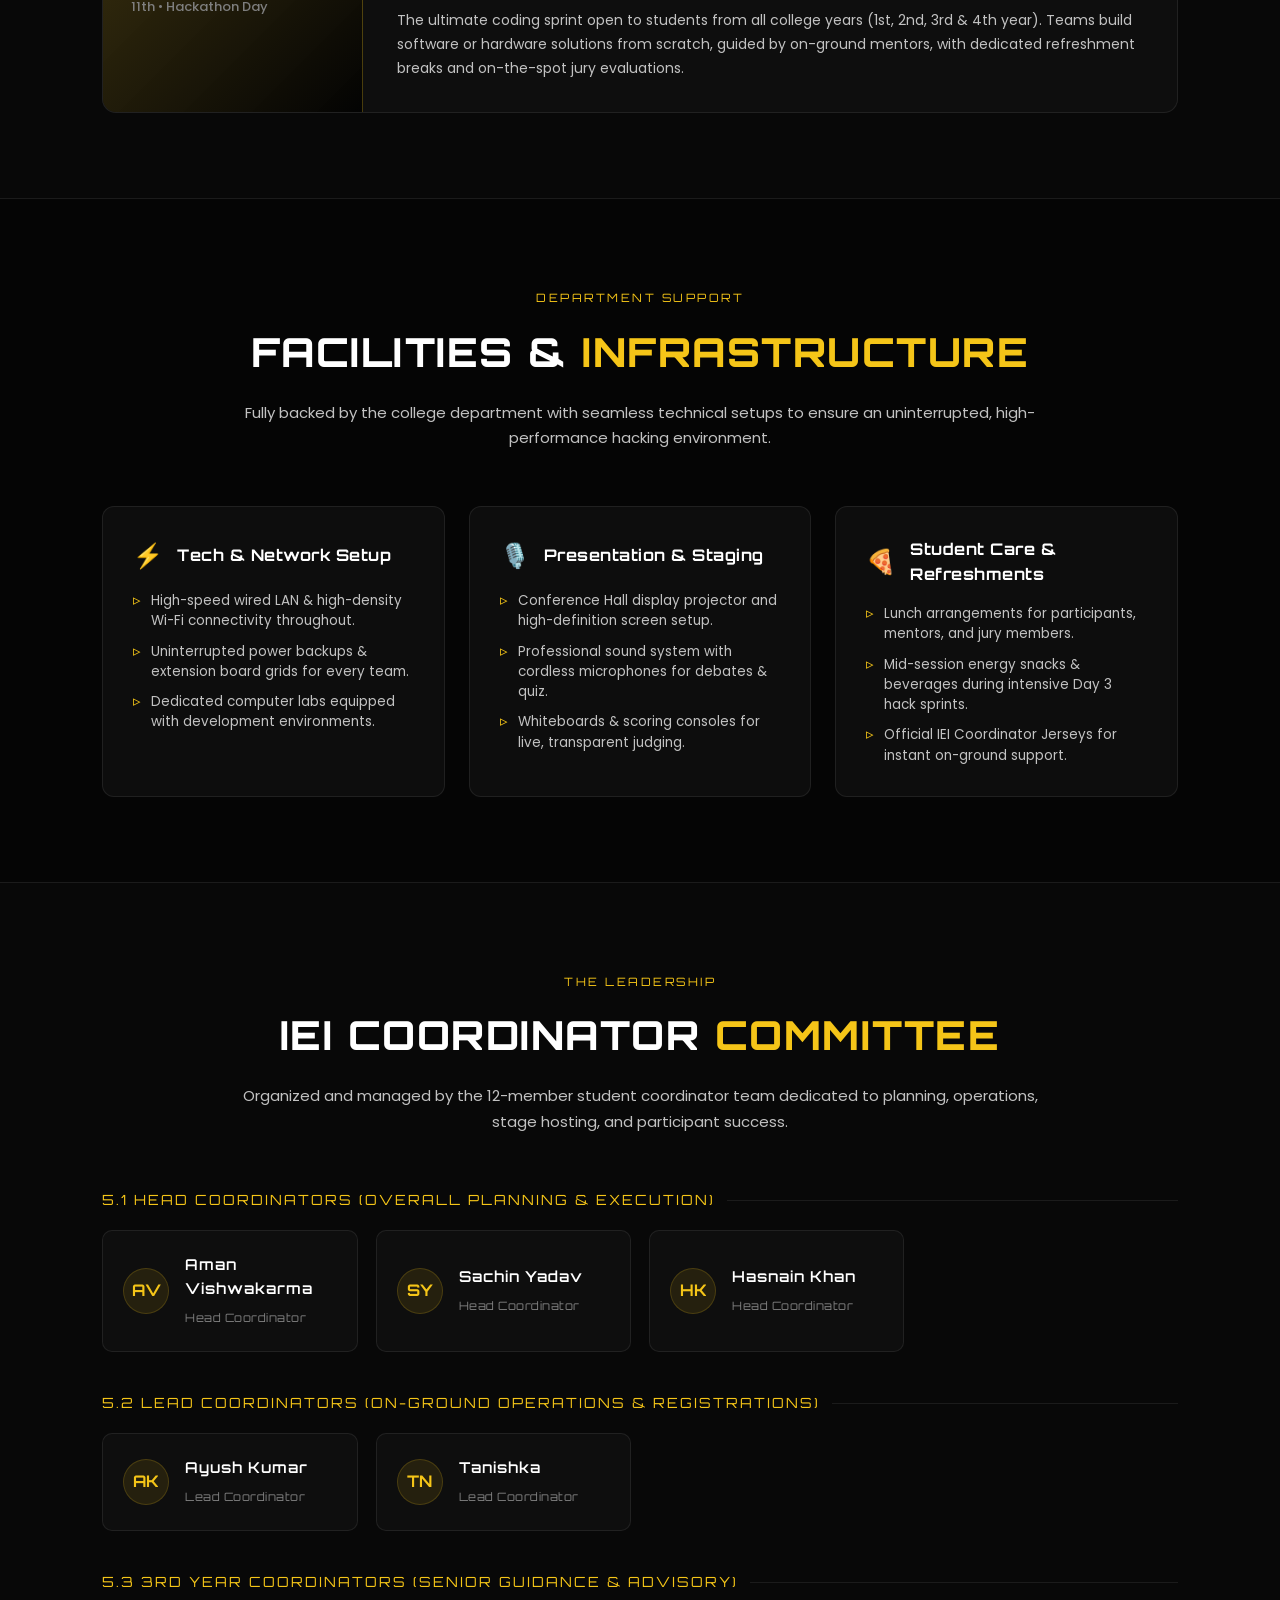
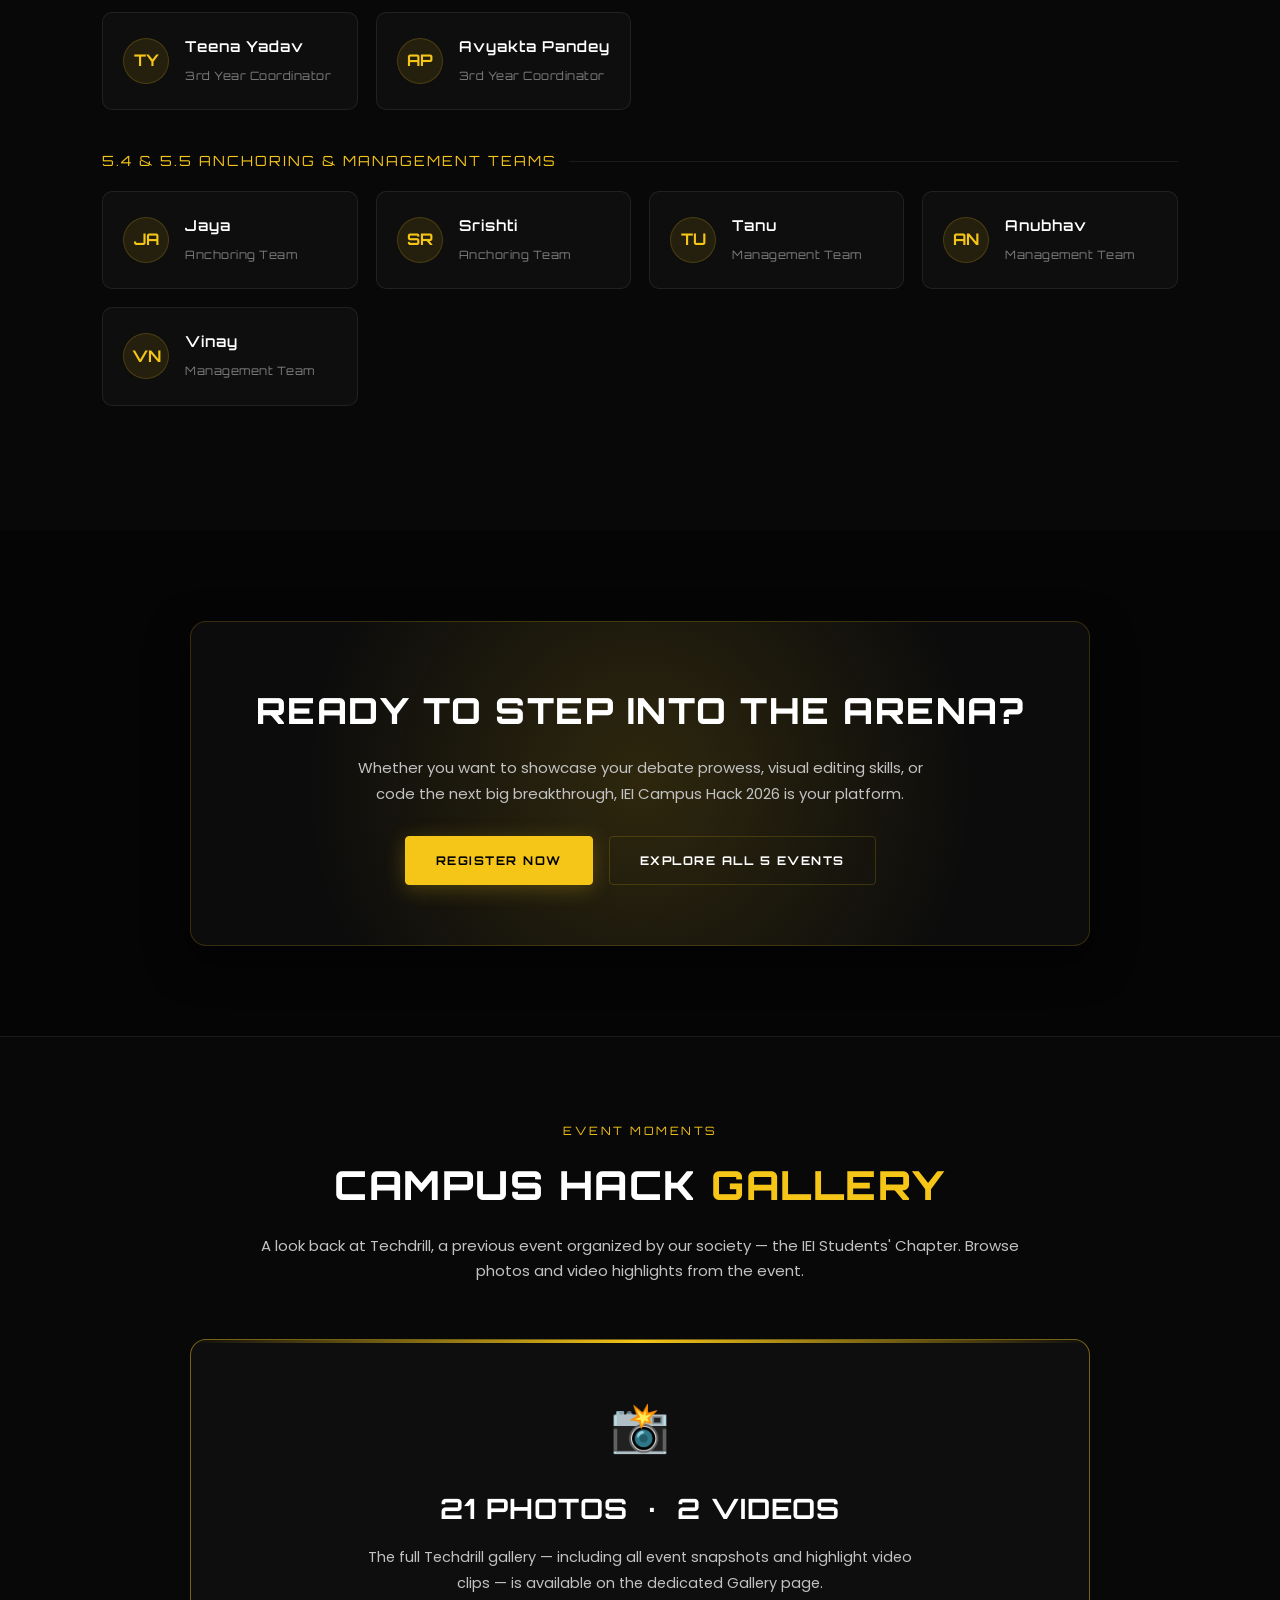
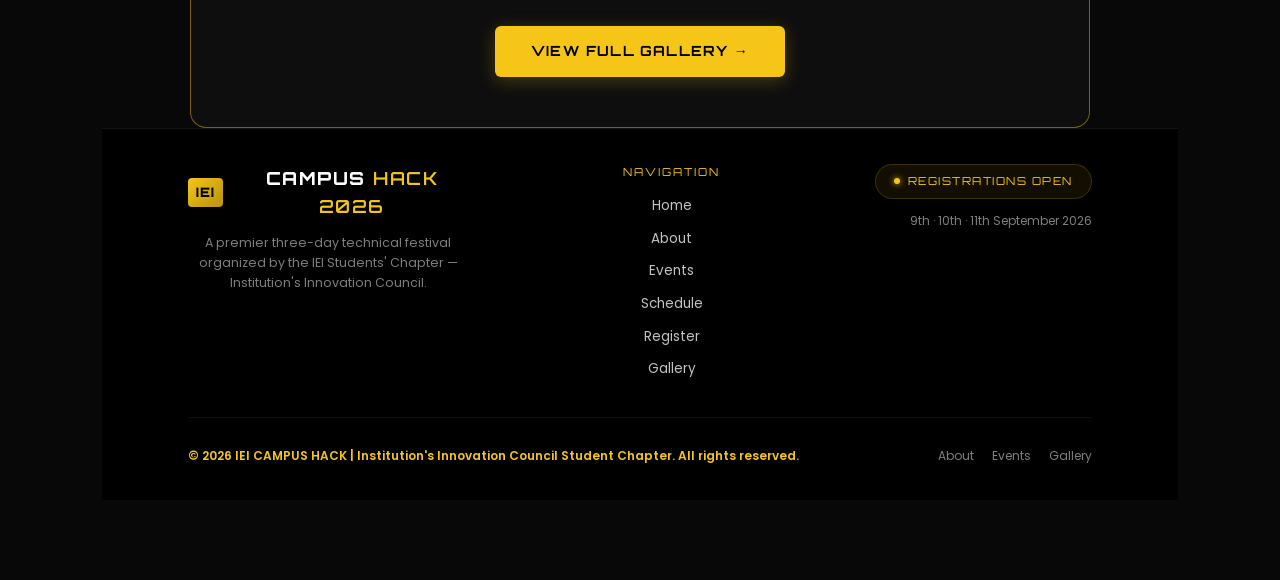
==== commit 3384abe2: "gallery added" ====
--- a/about.html
+++ b/about.html
@@ -1,4 +1,4 @@
-<!DOCTYPE html>
+﻿<!DOCTYPE html>
 <html lang="en">
 
 <head>
@@ -844,6 +844,171 @@
                 padding: 40px 20px;
             }
         }
+
+        /* ============================================================
+           GALLERY SECTION
+        ============================================================ */
+        .gallery-section {
+            background: #060606;
+            border-top: 1px solid var(--border-card);
+            padding: 90px 8%;
+        }
+
+        .gallery-grid {
+            max-width: 1200px;
+            margin: 0 auto;
+            display: grid;
+            grid-template-columns: repeat(4, 1fr);
+            grid-auto-rows: 200px;
+            gap: 14px;
+        }
+
+        /* Make certain items span more columns/rows for a masonry feel */
+        .gallery-item:nth-child(1)  { grid-column: span 2; grid-row: span 2; }
+        .gallery-item:nth-child(5)  { grid-column: span 2; }
+        .gallery-item:nth-child(9)  { grid-column: span 2; grid-row: span 2; }
+        .gallery-item:nth-child(12) { grid-column: span 2; }
+
+        .gallery-item {
+            position: relative;
+            border-radius: 12px;
+            overflow: hidden;
+            border: 1px solid var(--border-card);
+            background: rgba(18, 18, 18, 0.8);
+            cursor: pointer;
+            transition: var(--transition);
+            display: block;
+            text-decoration: none;
+        }
+
+        .gallery-item:hover {
+            border-color: var(--gold);
+            box-shadow: 0 0 30px rgba(245, 197, 24, 0.2), 0 12px 40px rgba(0,0,0,0.6);
+            transform: scale(1.02);
+            z-index: 2;
+        }
+
+        /* Google Drive thumbnail rendered inside the iframe */
+        .gallery-item iframe {
+            width: 100%;
+            height: 100%;
+            border: none;
+            pointer-events: none;
+            display: block;
+        }
+
+        /* Overlay on hover */
+        .gallery-overlay {
+            position: absolute;
+            inset: 0;
+            background: linear-gradient(
+                180deg,
+                rgba(0,0,0,0) 40%,
+                rgba(0,0,0,0.75) 100%
+            );
+            display: flex;
+            flex-direction: column;
+            justify-content: flex-end;
+            padding: 18px;
+            opacity: 0;
+            transition: var(--transition);
+        }
+
+        .gallery-item:hover .gallery-overlay {
+            opacity: 1;
+        }
+
+        .gallery-open-label {
+            font-family: 'Orbitron', sans-serif;
+            font-size: 11px;
+            font-weight: 700;
+            color: var(--gold);
+            letter-spacing: 1.5px;
+            text-transform: uppercase;
+            display: flex;
+            align-items: center;
+            gap: 7px;
+        }
+
+        .gallery-open-label::before {
+            content: "↗";
+            font-size: 14px;
+        }
+
+        /* Gold shine bar at top on hover */
+        .gallery-item::before {
+            content: '';
+            position: absolute;
+            top: 0;
+            left: 0;
+            width: 100%;
+            height: 3px;
+            background: linear-gradient(90deg, transparent, var(--gold), transparent);
+            opacity: 0;
+            transition: var(--transition);
+            z-index: 3;
+        }
+
+        .gallery-item:hover::before {
+            opacity: 1;
+        }
+
+        /* Drive thumbnail placeholder icon when iframe not loaded */
+        .gallery-thumb-bg {
+            width: 100%;
+            height: 100%;
+            display: flex;
+            flex-direction: column;
+            align-items: center;
+            justify-content: center;
+            background: radial-gradient(circle at center, rgba(245,197,24,0.06) 0%, transparent 70%);
+            gap: 10px;
+        }
+
+        .gallery-thumb-bg .photo-icon {
+            font-size: 36px;
+            opacity: 0.4;
+        }
+
+        .gallery-thumb-bg .photo-num {
+            font-family: 'Orbitron', sans-serif;
+            font-size: 11px;
+            color: var(--gold);
+            opacity: 0.6;
+            letter-spacing: 1.5px;
+        }
+
+        .gallery-cta-wrap {
+            text-align: center;
+            margin-top: 40px;
+        }
+
+        .gallery-cta-wrap p {
+            color: var(--text-muted);
+            font-size: 13.5px;
+            margin-bottom: 18px;
+        }
+
+        @media (max-width: 968px) {
+            .gallery-grid {
+                grid-template-columns: repeat(3, 1fr);
+                grid-auto-rows: 160px;
+            }
+            .gallery-item:nth-child(1)  { grid-column: span 2; grid-row: span 2; }
+            .gallery-item:nth-child(5)  { grid-column: span 1; }
+            .gallery-item:nth-child(9)  { grid-column: span 2; grid-row: span 2; }
+            .gallery-item:nth-child(12) { grid-column: span 1; }
+        }
+
+        @media (max-width: 600px) {
+            .gallery-grid {
+                grid-template-columns: repeat(2, 1fr);
+                grid-auto-rows: 140px;
+            }
+            .gallery-item:nth-child(1)  { grid-column: span 2; grid-row: span 1; }
+            .gallery-item:nth-child(9)  { grid-column: span 2; grid-row: span 1; }
+            .gallery-item:nth-child(12) { grid-column: span 1; }
+        }
     </style>
 </head>
 
@@ -864,6 +1029,7 @@
             <li><a href="events.html">Events</a></li>
             <li><a href="schedule.html">Schedule</a></li>
             <li><a href="register.html">Register</a></li>
+            <li><a href="gallery.html">Gallery</a></li>
         </ul>
 
         <div style="display: flex; align-items: center; gap: 14px;">
@@ -917,9 +1083,9 @@
             </div>
 
             <div class="stat-box">
-                <div class="stat-number">SIH</div>
-                <div class="stat-title">National Pipeline</div>
-                <div class="stat-desc">Grooming for Smart India Hackathon</div>
+                <div class="stat-number">CH</div>
+                <div class="stat-title">College Hackathon</div>
+                <div class="stat-desc">Campus-Level Engineering Challenge</div>
             </div>
 
             <div class="stat-box">
@@ -964,11 +1130,11 @@
 
             <div class="objective-card">
                 <div class="objective-icon-wrap">🇮🇳</div>
-                <h3>Smart India Hackathon (SIH) Scouting</h3>
+                <h3>College-Level Mentorship &amp; Scouting</h3>
                 <p>
-                    Identifying campus-wide standout engineering teams and providing dedicated faculty and senior mentorship to represent the institution at the prestigious Smart India Hackathon.
+                    Identifying campus-wide standout engineering teams and providing dedicated faculty and senior mentorship to build on their skills and represent the institution at college-level competitions.
                 </p>
-                <span class="objective-tag">National Gateway</span>
+                <span class="objective-tag">Campus Gateway</span>
             </div>
 
             <div class="objective-card">
@@ -1259,24 +1425,68 @@
 
 
     <!-- =========================
+         GALLERY TEASER
+    ========================== -->
+    <section id="gallery" style="padding: 80px 8%; background: rgba(10,10,10,0.6); border-top: 1px solid var(--border-card);">
+        <div class="section-header">
+            <span class="section-eyebrow">Event Moments</span>
+            <h2 class="section-heading">CAMPUS HACK <span>GALLERY</span></h2>
+            <p class="section-subtext">
+                A look back at Techdrill, a previous event organized by our society &mdash; the IEI Students' Chapter. Browse photos and video highlights from the event.
+            </p>
+        </div>
+
+        <div style="max-width: 900px; margin: 0 auto; background: var(--bg-card); border: 1px solid var(--border-hover); border-radius: var(--radius-lg); padding: 50px 40px; text-align: center; position: relative; overflow: hidden;">
+            <div style="position: absolute; top: 0; left: 0; width: 100%; height: 3px; background: linear-gradient(90deg, transparent, var(--gold), transparent);"></div>
+            <div style="font-size: 48px; margin-bottom: 20px;">📸</div>
+            <h3 style="font-family: var(--font-heading); font-size: clamp(20px, 3vw, 28px); color: #fff; margin-bottom: 14px; letter-spacing: 1px;">21 PHOTOS &nbsp;&middot;&nbsp; 2 VIDEOS</h3>
+            <p style="color: var(--text-secondary); font-size: 14.5px; max-width: 560px; margin: 0 auto 30px; line-height: 1.75;">
+                The full Techdrill gallery &mdash; including all event snapshots and highlight video clips &mdash; is available on the dedicated Gallery page.
+            </p>
+            <a href="gallery.html" class="btn btn-primary" style="font-size: 14px; padding: 14px 36px;">VIEW FULL GALLERY &rarr;</a>
+        </div>
+    
+
+    <!-- =========================
          FOOTER
     ========================== -->
     <footer>
         <div class="footer-content">
-            <a href="index.html" class="nav-brand">
-                <span class="logo-badge">IEI</span>
-                <div class="logo-text">CAMPUS <span>HACK 2026</span></div>
-            </a>
-            <ul class="footer-links">
-                <li><a href="index.html">Home</a></li>
-                <li><a href="about.html">About</a></li>
-                <li><a href="events.html">Events</a></li>
-                <li><a href="schedule.html">Schedule</a></li>
-                <li><a href="register.html">Register</a></li>
-            </ul>
+            <div class="footer-brand-col">
+                <a href="index.html" class="nav-brand">
+                    <span class="logo-badge">IEI</span>
+                    <div class="logo-text">CAMPUS <span>HACK 2026</span></div>
+                </a>
+                <p class="footer-brand-tagline">
+                    A premier three-day technical festival organized by the IEI Students' Chapter &mdash; Institution's Innovation Council.
+                </p>
+            </div>
+            <div class="footer-nav-col">
+                <div class="footer-nav-label">Navigation</div>
+                <ul class="footer-links">
+                    <li><a href="index.html">Home</a></li>
+                    <li><a href="about.html">About</a></li>
+                    <li><a href="events.html">Events</a></li>
+                    <li><a href="schedule.html">Schedule</a></li>
+                    <li><a href="register.html">Register</a></li>
+                    <li><a href="gallery.html">Gallery</a></li>
+                </ul>
+            </div>
+            <div class="footer-badge-col">
+                <div class="footer-event-badge">
+                    <span class="dot"></span>
+                    Registrations Open
+                </div>
+                <div class="footer-dates">9th &middot; 10th &middot; 11th September 2026</div>
+            </div>
         </div>
         <div class="footer-bottom">
-            © 2026 <span>IEI CAMPUS HACK</span> | Institution's Innovation Council Student Chapter. All rights reserved.
+            <span>&copy; 2026 <span>IEI CAMPUS HACK</span> | Institution's Innovation Council Student Chapter. All rights reserved.</span>
+            <div class="footer-bottom-right">
+                <a href="about.html">About</a>
+                <a href="events.html">Events</a>
+                <a href="gallery.html">Gallery</a>
+            </div>
         </div>
     </footer>
 
--- a/css/style.css
+++ b/css/style.css
@@ -885,50 +885,428 @@
 }
 
 /* ============================================================
-   FOOTER
+   FOOTER — ENHANCED
    ============================================================ */
 footer {
     background: #000000;
     border-top: 1px solid var(--border-card);
-    padding: 50px 8% 30px;
+    padding: 60px 8% 32px;
     color: var(--text-muted);
 }
 
 .footer-content {
     display: flex;
     justify-content: space-between;
-    align-items: center;
+    align-items: flex-start;
     flex-wrap: wrap;
-    gap: 30px;
-    padding-bottom: 30px;
-    border-bottom: 1px solid rgba(255, 255, 255, 0.05);
+    gap: 36px;
+    padding-bottom: 36px;
+    border-bottom: 1px solid rgba(255, 255, 255, 0.06);
+}
+
+.footer-brand-col {
+    display: flex;
+    flex-direction: column;
+    gap: 12px;
+    max-width: 280px;
+}
+
+.footer-brand-tagline {
+    font-size: 12.5px;
+    color: var(--text-muted);
+    line-height: 1.6;
+}
+
+.footer-nav-col {
+    display: flex;
+    flex-direction: column;
+    gap: 10px;
+}
+
+.footer-nav-label {
+    font-family: var(--font-heading);
+    font-size: 11px;
+    color: var(--gold);
+    letter-spacing: 2px;
+    text-transform: uppercase;
+    margin-bottom: 4px;
 }
 
 .footer-links {
     display: flex;
-    gap: 24px;
+    flex-direction: column;
+    gap: 10px;
     list-style: none;
-    flex-wrap: wrap;
 }
 
 .footer-links a {
     color: var(--text-secondary);
-    font-size: 13px;
+    font-size: 13.5px;
+    position: relative;
+    display: inline-block;
+    padding-bottom: 1px;
+}
+
+.footer-links a::after {
+    content: '';
+    position: absolute;
+    bottom: 0;
+    left: 0;
+    width: 0;
+    height: 1px;
+    background: var(--gold);
+    transition: width 0.3s ease;
 }
 
 .footer-links a:hover {
     color: var(--gold);
 }
 
+.footer-links a:hover::after {
+    width: 100%;
+}
+
+.footer-badge-col {
+    display: flex;
+    flex-direction: column;
+    align-items: flex-end;
+    gap: 12px;
+}
+
+.footer-event-badge {
+    display: inline-flex;
+    align-items: center;
+    gap: 8px;
+    padding: 8px 18px;
+    background: rgba(245, 197, 24, 0.07);
+    border: 1px solid var(--border-subtle);
+    border-radius: 30px;
+    font-family: var(--font-heading);
+    font-size: 11px;
+    color: var(--gold);
+    letter-spacing: 1.5px;
+    text-transform: uppercase;
+}
+
+.footer-event-badge .dot {
+    width: 6px;
+    height: 6px;
+    border-radius: 50%;
+    background: var(--gold);
+    box-shadow: 0 0 6px var(--gold);
+    animation: footerPulse 2s infinite;
+}
+
+@keyframes footerPulse {
+    0%, 100% { opacity: 1; transform: scale(1); }
+    50% { opacity: 0.4; transform: scale(0.8); }
+}
+
+.footer-dates {
+    font-size: 12px;
+    color: var(--text-muted);
+    text-align: right;
+}
+
 .footer-bottom {
-    text-align: center;
-    padding-top: 25px;
-    font-size: 12.5px;
+    display: flex;
+    justify-content: space-between;
+    align-items: center;
+    flex-wrap: wrap;
+    gap: 14px;
+    padding-top: 28px;
+    font-size: 12px;
+    color: var(--text-muted);
 }
 
 .footer-bottom span {
     color: var(--gold);
     font-weight: 600;
+}
+
+.footer-bottom-right {
+    display: flex;
+    gap: 18px;
+}
+
+.footer-bottom-right a {
+    color: var(--text-muted);
+    font-size: 12px;
+    transition: color 0.3s ease;
+}
+
+.footer-bottom-right a:hover {
+    color: var(--gold);
+}
+
+/* ============================================================
+   GALLERY PAGE
+   ============================================================ */
+
+/* --- Photo Grid --- */
+.gallery-photo-grid {
+    display: grid;
+    grid-template-columns: repeat(auto-fill, minmax(280px, 1fr));
+    gap: 20px;
+}
+
+.gallery-photo-card {
+    background: var(--bg-card);
+    border: 1px solid var(--border-card);
+    border-radius: var(--radius-md);
+    overflow: hidden;
+    cursor: pointer;
+    transition: var(--transition);
+    position: relative;
+}
+
+.gallery-photo-card::before {
+    content: '';
+    position: absolute;
+    top: 0;
+    left: 0;
+    width: 100%;
+    height: 3px;
+    background: linear-gradient(90deg, transparent, var(--gold), transparent);
+    opacity: 0;
+    transition: var(--transition);
+    z-index: 2;
+}
+
+.gallery-photo-card:hover {
+    border-color: var(--border-hover);
+    transform: translateY(-6px);
+    box-shadow: 0 14px 34px rgba(0, 0, 0, 0.5), 0 0 20px rgba(245, 197, 24, 0.08);
+}
+
+.gallery-photo-card:hover::before {
+    opacity: 1;
+}
+
+.gallery-photo-card img {
+    width: 100%;
+    height: 220px;
+    object-fit: cover;
+    display: block;
+    transition: transform 0.4s ease;
+}
+
+.gallery-photo-card:hover img {
+    transform: scale(1.04);
+}
+
+.gallery-photo-overlay {
+    position: absolute;
+    inset: 0;
+    background: linear-gradient(180deg, transparent 50%, rgba(0, 0, 0, 0.72) 100%);
+    display: flex;
+    align-items: flex-end;
+    padding: 16px;
+    opacity: 0;
+    transition: var(--transition);
+}
+
+.gallery-photo-card:hover .gallery-photo-overlay {
+    opacity: 1;
+}
+
+.gallery-photo-expand {
+    font-family: var(--font-heading);
+    font-size: 11px;
+    color: var(--gold);
+    letter-spacing: 1.5px;
+    text-transform: uppercase;
+    display: flex;
+    align-items: center;
+    gap: 6px;
+}
+
+/* --- Video Grid --- */
+.gallery-video-grid {
+    display: grid;
+    grid-template-columns: repeat(auto-fill, minmax(380px, 1fr));
+    gap: 24px;
+}
+
+.gallery-video-card {
+    background: var(--bg-card);
+    border: 1px solid var(--border-card);
+    border-radius: var(--radius-md);
+    overflow: hidden;
+    transition: var(--transition);
+    position: relative;
+}
+
+.gallery-video-card::before {
+    content: '';
+    position: absolute;
+    top: 0;
+    left: 0;
+    width: 100%;
+    height: 3px;
+    background: linear-gradient(90deg, transparent, var(--gold), transparent);
+    opacity: 0;
+    transition: var(--transition);
+    z-index: 2;
+}
+
+.gallery-video-card:hover {
+    border-color: var(--border-hover);
+    transform: translateY(-6px);
+    box-shadow: 0 14px 34px rgba(0, 0, 0, 0.5), 0 0 20px rgba(245, 197, 24, 0.08);
+}
+
+.gallery-video-card:hover::before {
+    opacity: 1;
+}
+
+.gallery-video-card video {
+    width: 100%;
+    display: block;
+    max-height: 300px;
+    object-fit: cover;
+    background: #000;
+}
+
+.gallery-video-label {
+    padding: 14px 18px;
+    font-family: var(--font-heading);
+    font-size: 12px;
+    color: var(--gold);
+    letter-spacing: 1.5px;
+    text-transform: uppercase;
+    border-top: 1px solid var(--border-card);
+    display: flex;
+    align-items: center;
+    gap: 8px;
+}
+
+/* --- Lightbox --- */
+.gallery-lightbox {
+    position: fixed;
+    inset: 0;
+    z-index: 3000;
+    background: rgba(0, 0, 0, 0.94);
+    backdrop-filter: blur(16px);
+    display: flex;
+    align-items: center;
+    justify-content: center;
+    opacity: 0;
+    pointer-events: none;
+    transition: opacity 0.3s ease;
+    padding: 20px;
+}
+
+.gallery-lightbox.active {
+    opacity: 1;
+    pointer-events: auto;
+}
+
+.gallery-lightbox img {
+    max-width: 90vw;
+    max-height: 85vh;
+    object-fit: contain;
+    border-radius: var(--radius-md);
+    box-shadow: 0 0 80px rgba(245, 197, 24, 0.15);
+    transform: scale(0.92);
+    transition: transform 0.35s cubic-bezier(0.16, 1, 0.3, 1);
+}
+
+.gallery-lightbox.active img {
+    transform: scale(1);
+}
+
+.gallery-lightbox-close {
+    position: absolute;
+    top: 20px;
+    right: 24px;
+    background: rgba(255, 255, 255, 0.07);
+    border: 1px solid var(--border-card);
+    color: #fff;
+    width: 40px;
+    height: 40px;
+    border-radius: 50%;
+    display: flex;
+    align-items: center;
+    justify-content: center;
+    cursor: pointer;
+    font-size: 18px;
+    transition: var(--transition);
+}
+
+.gallery-lightbox-close:hover {
+    background: rgba(245, 197, 24, 0.2);
+    border-color: var(--gold);
+    color: var(--gold);
+    transform: rotate(90deg);
+}
+
+.gallery-lightbox-nav {
+    position: absolute;
+    top: 50%;
+    transform: translateY(-50%);
+    background: rgba(255, 255, 255, 0.06);
+    border: 1px solid var(--border-card);
+    color: #fff;
+    width: 46px;
+    height: 46px;
+    border-radius: 50%;
+    display: flex;
+    align-items: center;
+    justify-content: center;
+    cursor: pointer;
+    font-size: 20px;
+    transition: var(--transition);
+}
+
+.gallery-lightbox-nav:hover {
+    background: rgba(245, 197, 24, 0.15);
+    border-color: var(--gold);
+    color: var(--gold);
+}
+
+.gallery-lightbox-prev { left: 16px; }
+.gallery-lightbox-next { right: 16px; }
+
+/* Responsive gallery */
+@media (max-width: 768px) {
+    .gallery-photo-grid {
+        grid-template-columns: repeat(2, 1fr);
+        gap: 12px;
+    }
+
+    .gallery-video-grid {
+        grid-template-columns: 1fr;
+    }
+
+    .gallery-photo-card img {
+        height: 160px;
+    }
+
+    .footer-content {
+        flex-direction: column;
+        gap: 28px;
+    }
+
+    .footer-badge-col {
+        align-items: flex-start;
+    }
+
+    .footer-dates {
+        text-align: left;
+    }
+
+    .footer-bottom {
+        flex-direction: column;
+        align-items: center;
+        text-align: center;
+    }
+}
+
+@media (max-width: 480px) {
+    .gallery-photo-grid {
+        grid-template-columns: 1fr;
+    }
 }
 
 /* ============================================================
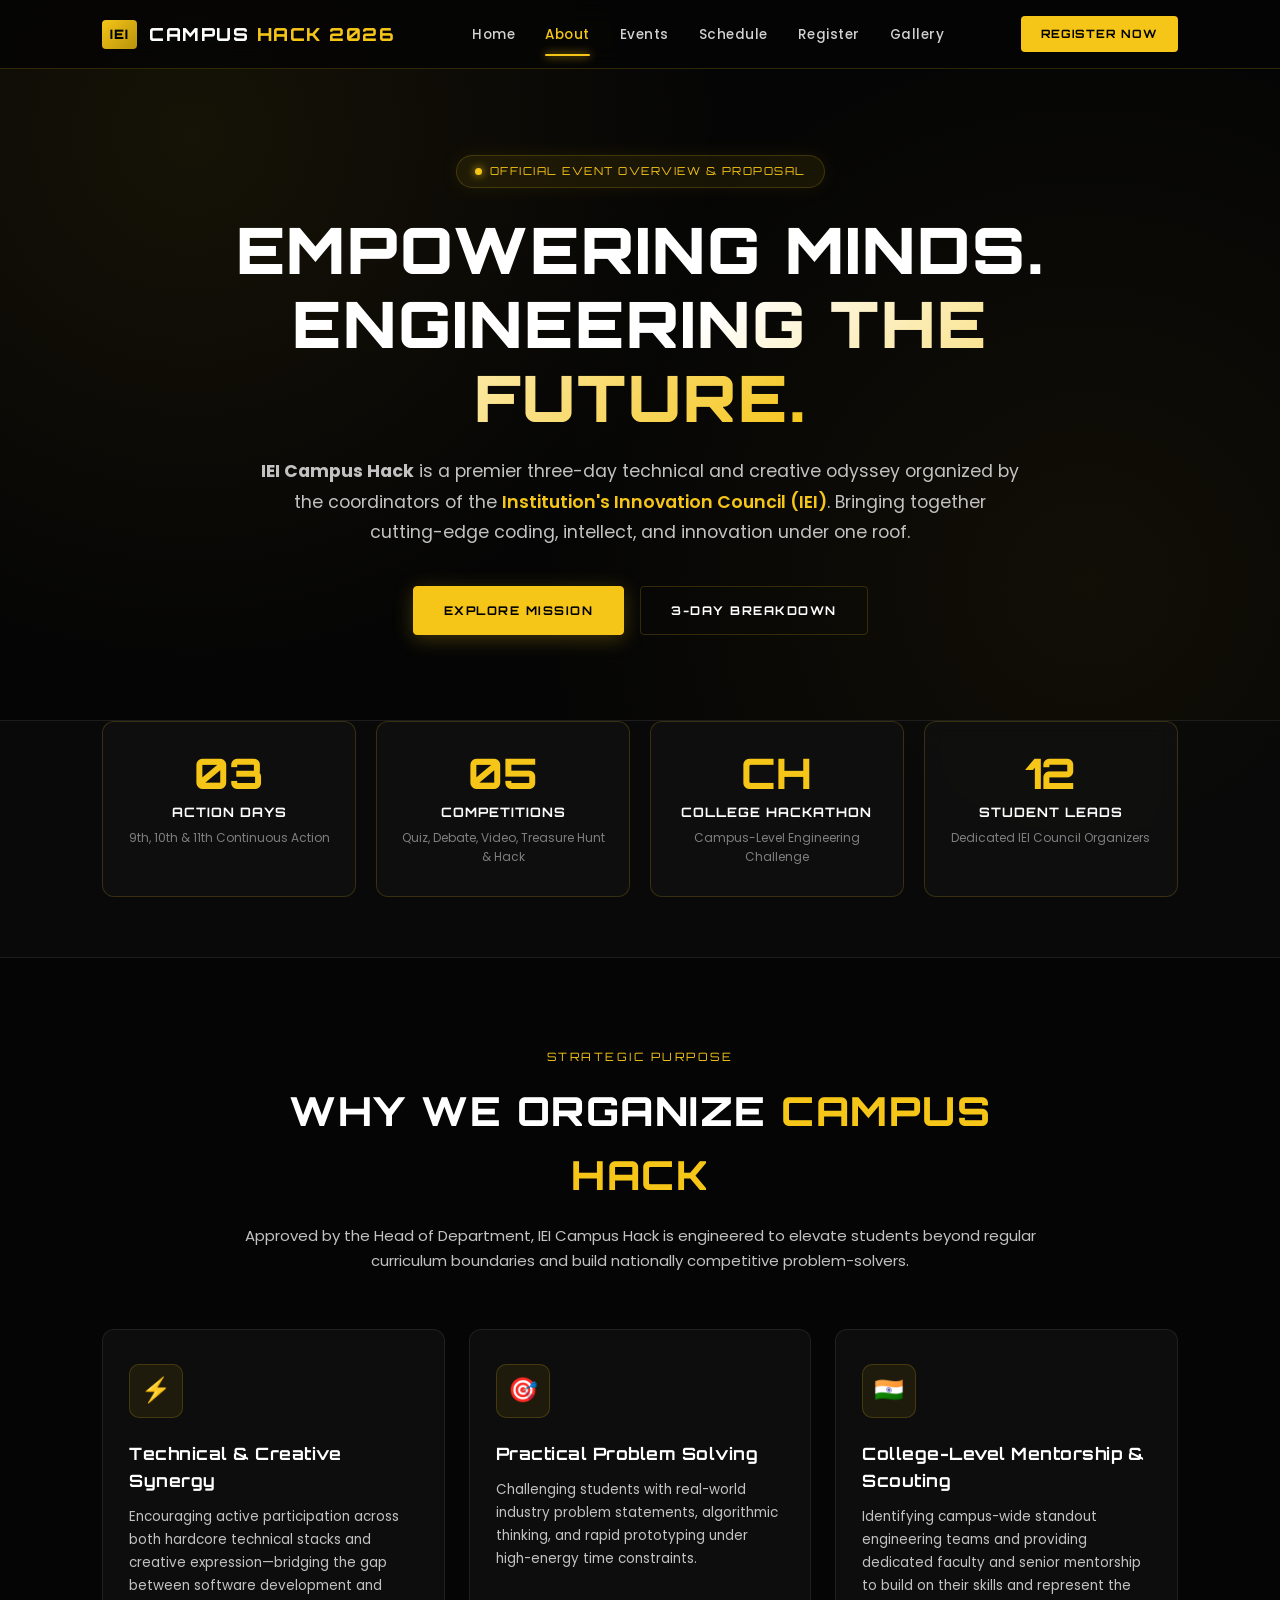
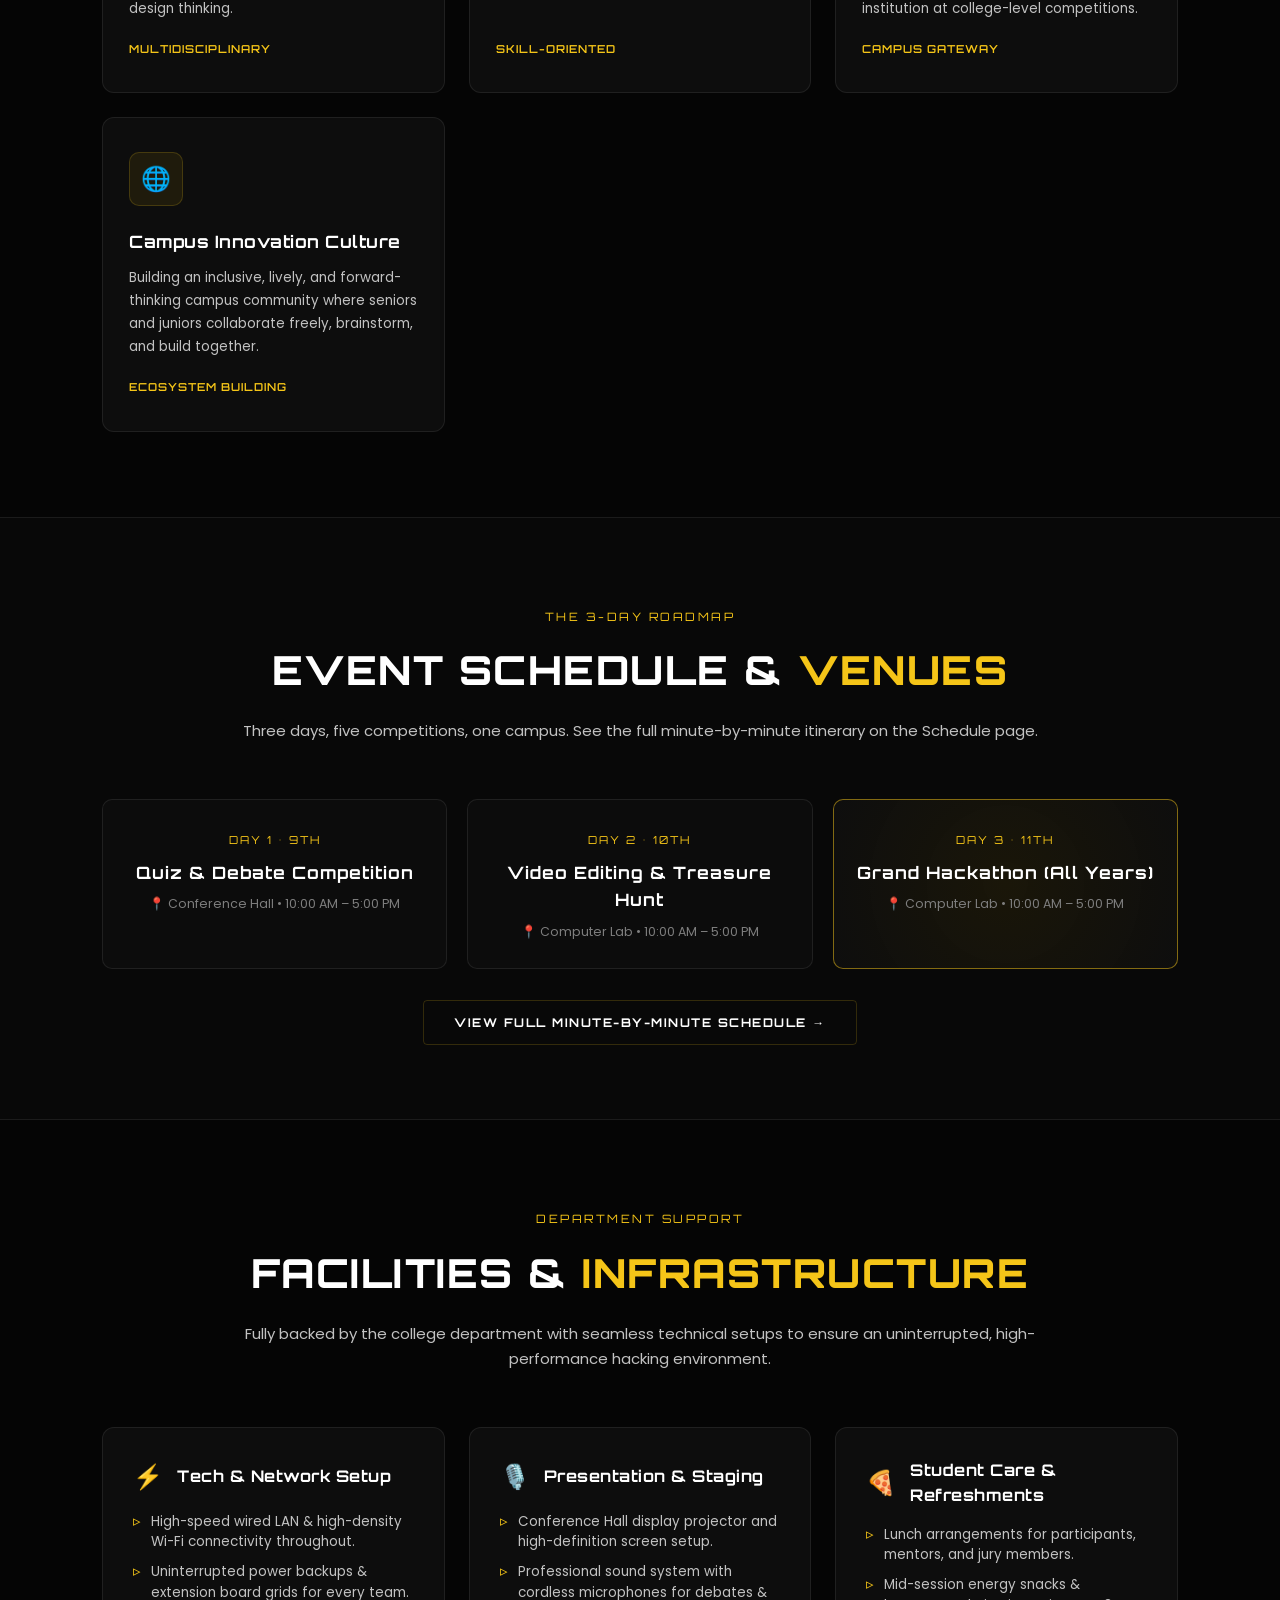
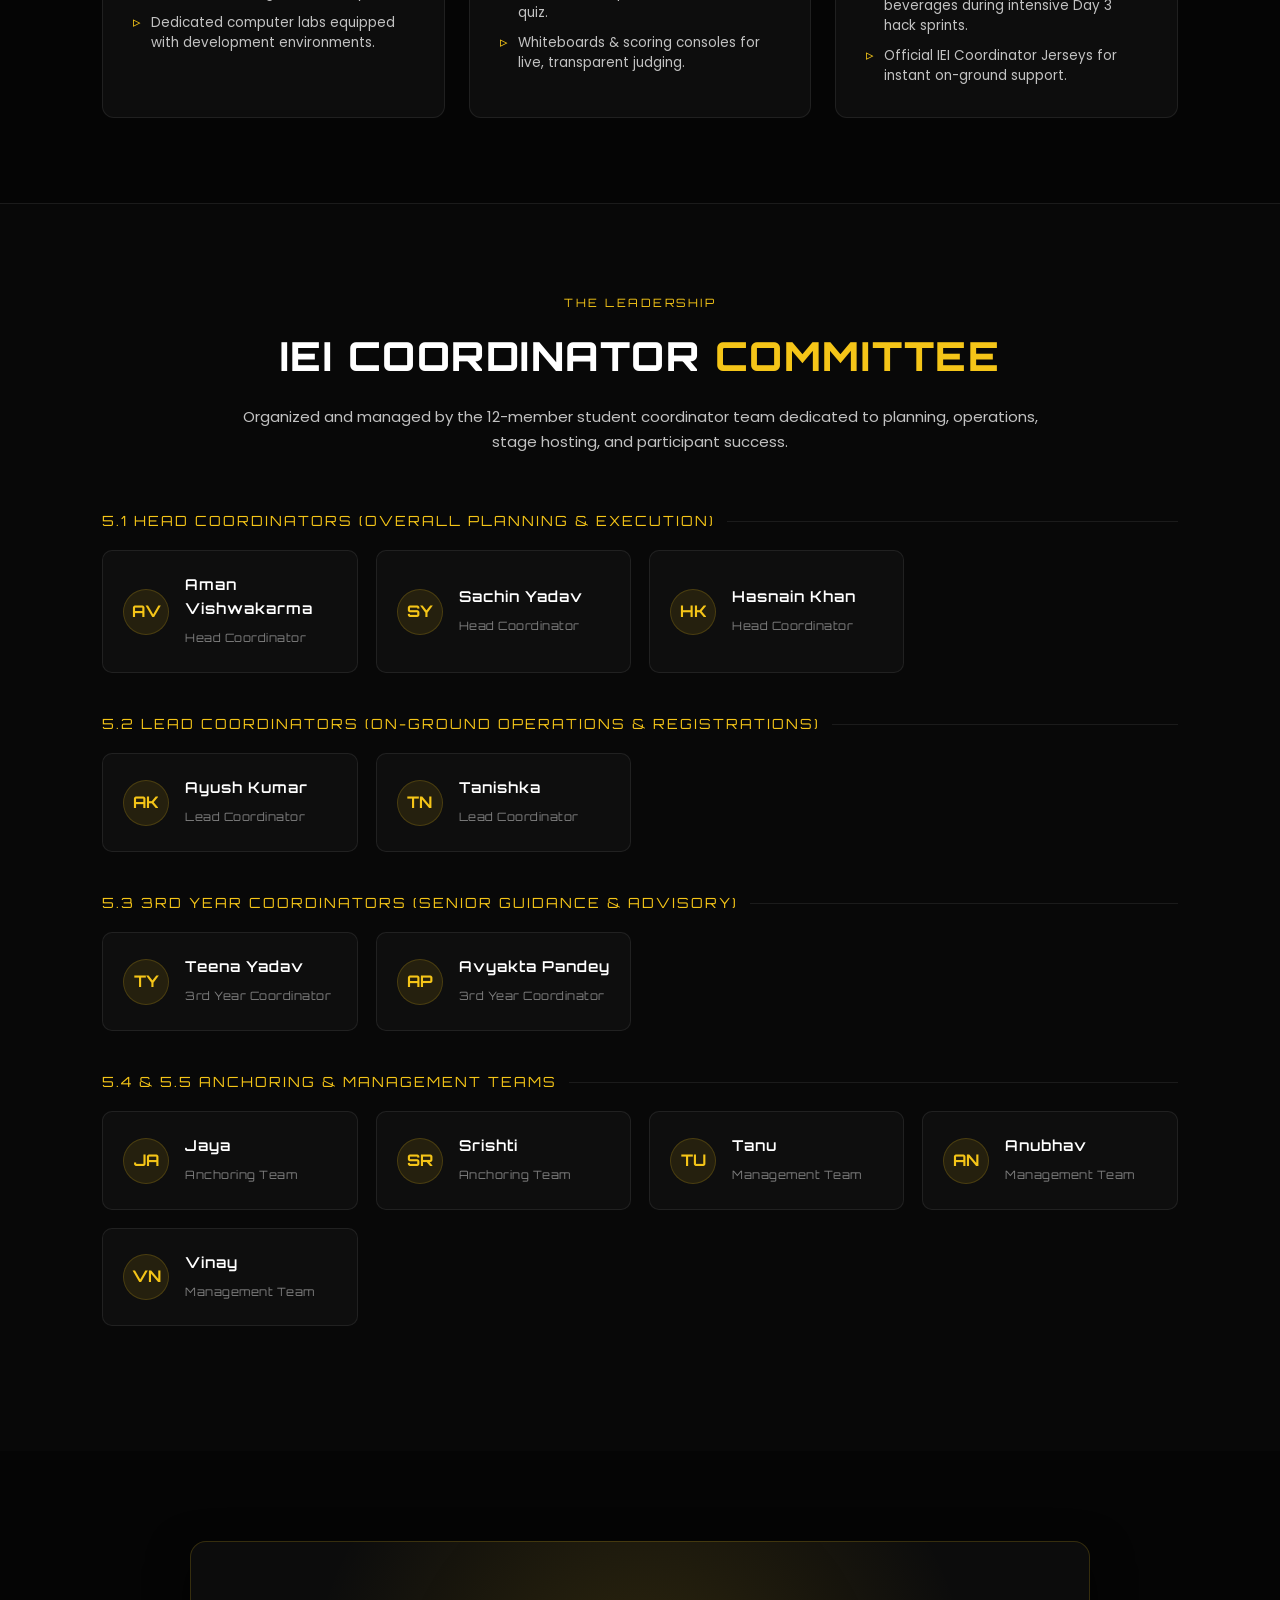
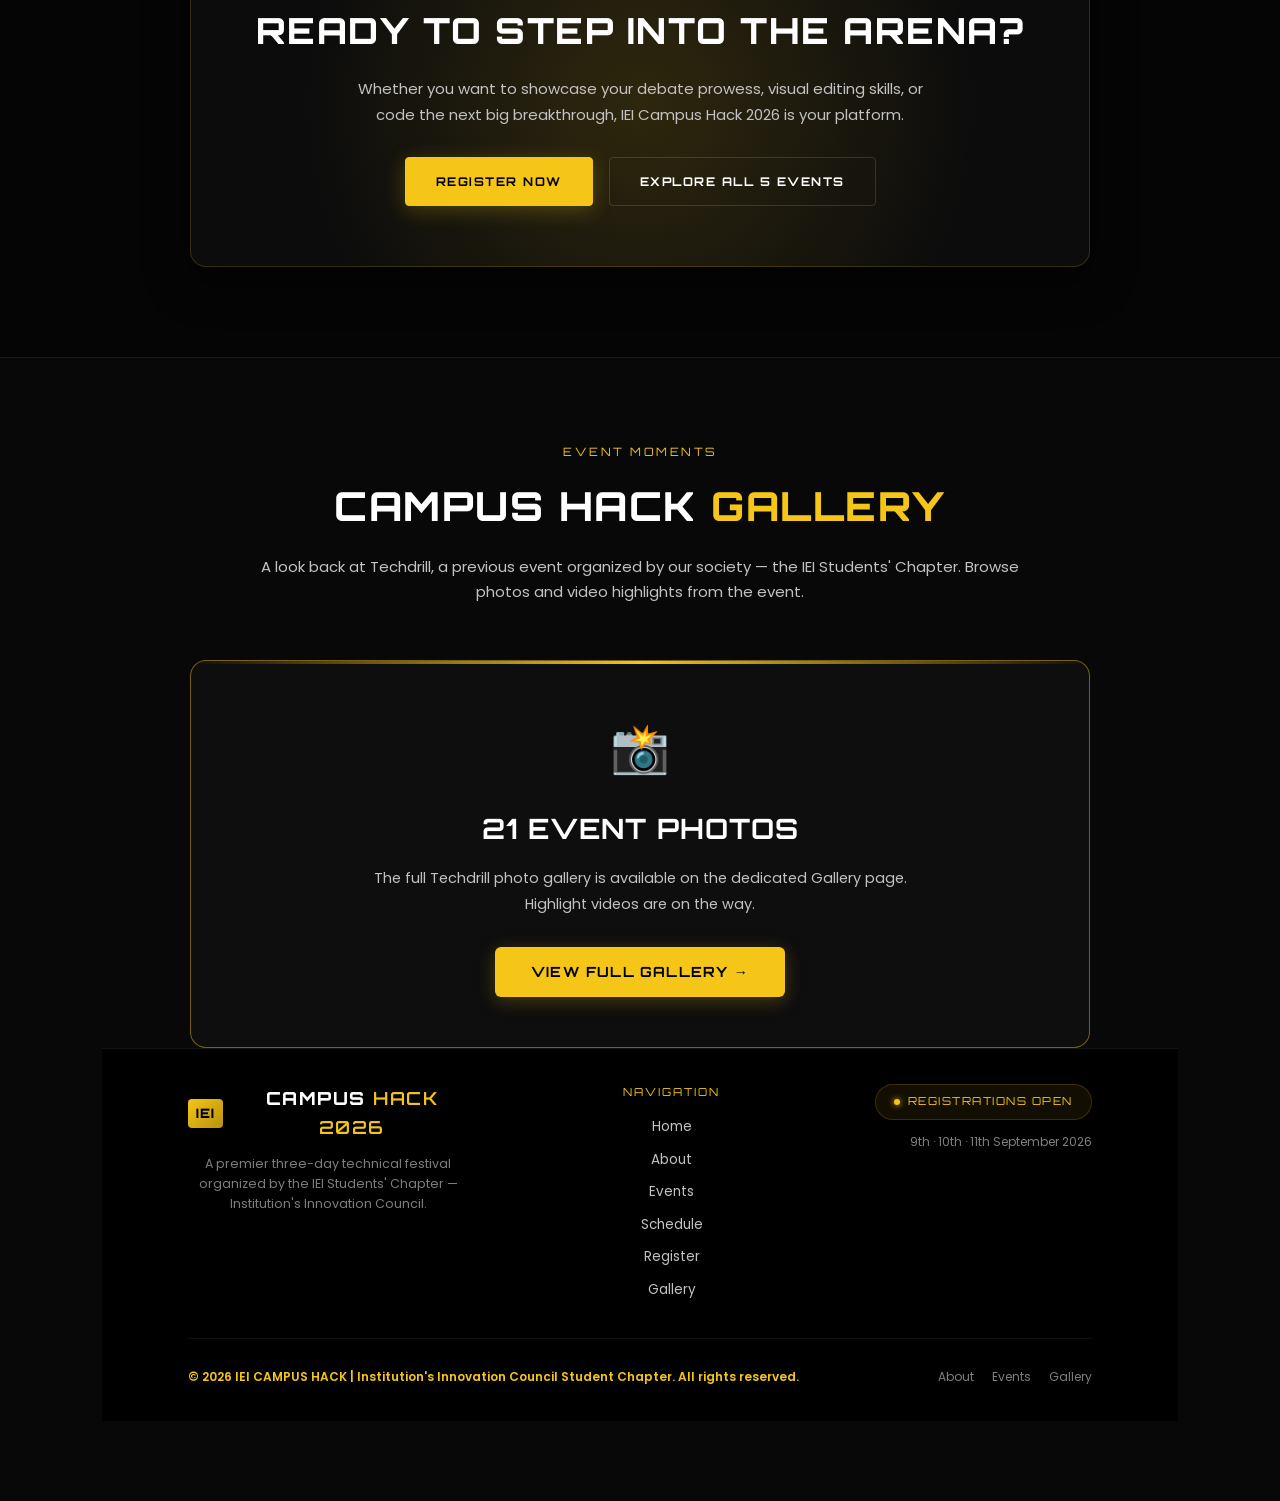
==== commit d746410b: "update the full project" ====
--- a/about.html
+++ b/about.html
@@ -1034,7 +1034,7 @@
 
         <div style="display: flex; align-items: center; gap: 14px;">
             <a href="register.html" class="nav-cta">REGISTER NOW</a>
-            <button class="mobile-menu-btn" aria-label="Toggle navigation menu">☰</button>
+            <button class="mobile-menu-btn" aria-label="Toggle navigation menu" aria-expanded="false">☰</button>
         </div>
     </nav>
 
@@ -1150,79 +1150,37 @@
 
 
     <!-- =========================
-         SECTION 2: 3-DAY JOURNEY & SCHEDULE
+         SECTION 2: 3-DAY JOURNEY (condensed - full breakdown lives on schedule.html)
     ========================== -->
     <section id="schedule" class="timeline-section">
         <div class="section-header">
             <span class="section-eyebrow">The 3-Day Roadmap</span>
             <h2 class="section-heading">EVENT SCHEDULE & <span>VENUES</span></h2>
             <p class="section-subtext">
-                Three intense days structured with morning and afternoon sessions, curated for intellectual clash, creative exploration, and full-stack software development.
+                Three days, five competitions, one campus. See the full minute-by-minute itinerary on the Schedule page.
             </p>
         </div>
 
-        <div class="days-container">
-            <!-- Day 1 -->
-            <div class="day-row">
-                <div class="day-badge-col">
-                    <span class="day-pill">Stage 01</span>
-                    <div class="day-number">Day 1</div>
-                    <div class="day-date">9th • Inauguration Day</div>
-                </div>
-                <div class="day-content-col">
-                    <h3 class="day-events-title">Quiz Competition & <span>Debate Championship</span></h3>
-                    <div class="day-meta-chips">
-                        <span class="meta-chip">📍 Venue: Conference Hall</span>
-                        <span class="meta-chip">⏰ Session 1: 10:00 AM – 2:00 PM</span>
-                        <span class="meta-chip">🥪 Lunch Break: 2:00 PM – 2:30 PM</span>
-                        <span class="meta-chip">⏰ Session 2: 2:30 PM – 5:00 PM</span>
-                    </div>
-                    <p class="day-description">
-                        Testing core technical knowledge, rapid-fire logical thinking, and articulation. Students engage in an intense debate battleground on emerging technological and societal dilemmas, followed by an audiovisual technical quiz.
-                    </p>
-                </div>
-            </div>
-
-            <!-- Day 2 -->
-            <div class="day-row">
-                <div class="day-badge-col">
-                    <span class="day-pill">Stage 02</span>
-                    <div class="day-number">Day 2</div>
-                    <div class="day-date">10th • Creative Sprint</div>
-                </div>
-                <div class="day-content-col">
-                    <h3 class="day-events-title">Video Editing & <span>Online Treasure Hunt</span></h3>
-                    <div class="day-meta-chips">
-                        <span class="meta-chip">📍 Venue: Computer Lab</span>
-                        <span class="meta-chip">⏰ Session 1: 10:00 AM – 2:00 PM</span>
-                        <span class="meta-chip">🥪 Lunch Break: 2:00 PM – 2:30 PM</span>
-                        <span class="meta-chip">⏰ Session 2: 2:30 PM – 5:00 PM</span>
-                    </div>
-                    <p class="day-description">
-                        Putting creative visual storytelling and cryptographic clue-solving to the test. Digital creators edit cinematic sequences while cyberspace detectives solve cyber puzzles, web riddles, and logic locks in the Online Treasure Hunt.
-                    </p>
-                </div>
-            </div>
-
-            <!-- Day 3 -->
-            <div class="day-row featured">
-                <div class="day-badge-col">
-                    <span class="day-pill">Grand Finale</span>
-                    <div class="day-number">Day 3</div>
-                    <div class="day-date">11th • Hackathon Day</div>
-                </div>
-                <div class="day-content-col">
-                    <h3 class="day-events-title">The Full-Fledged <span>Campus Hackathon</span></h3>
-                    <div class="day-meta-chips">
-                        <span class="meta-chip">📍 Venue: High-Speed Computer Lab</span>
-                        <span class="meta-chip highlight">🎓 Official Class Attendance Concession for All Years</span>
-                        <span class="meta-chip">⏰ 10:00 AM – 5:00 PM Non-stop</span>
-                    </div>
-                    <p class="day-description">
-                        The ultimate coding sprint open to students from all college years (1st, 2nd, 3rd & 4th year). Teams build software or hardware solutions from scratch, guided by on-ground mentors, with dedicated refreshment breaks and on-the-spot jury evaluations.
-                    </p>
-                </div>
-            </div>
+        <div class="day-overview-strip">
+            <div class="day-badge-card">
+                <span class="day-tag">Day 1 • 9th</span>
+                <h4>Quiz & Debate Competition</h4>
+                <small>📍 Conference Hall • 10:00 AM – 5:00 PM</small>
+            </div>
+            <div class="day-badge-card">
+                <span class="day-tag">Day 2 • 10th</span>
+                <h4>Video Editing & Treasure Hunt</h4>
+                <small>📍 Computer Lab • 10:00 AM – 5:00 PM</small>
+            </div>
+            <div class="day-badge-card highlight">
+                <span class="day-tag">Day 3 • 11th</span>
+                <h4>Grand Hackathon (All Years)</h4>
+                <small>📍 Computer Lab • 10:00 AM – 5:00 PM</small>
+            </div>
+        </div>
+
+        <div style="text-align: center; margin-top: 10px;">
+            <a href="schedule.html" class="btn-main btn-outline">View Full Minute-by-Minute Schedule →</a>
         </div>
     </section>
 
@@ -1439,9 +1397,9 @@
         <div style="max-width: 900px; margin: 0 auto; background: var(--bg-card); border: 1px solid var(--border-hover); border-radius: var(--radius-lg); padding: 50px 40px; text-align: center; position: relative; overflow: hidden;">
             <div style="position: absolute; top: 0; left: 0; width: 100%; height: 3px; background: linear-gradient(90deg, transparent, var(--gold), transparent);"></div>
             <div style="font-size: 48px; margin-bottom: 20px;">📸</div>
-            <h3 style="font-family: var(--font-heading); font-size: clamp(20px, 3vw, 28px); color: #fff; margin-bottom: 14px; letter-spacing: 1px;">21 PHOTOS &nbsp;&middot;&nbsp; 2 VIDEOS</h3>
+            <h3 style="font-family: var(--font-heading); font-size: clamp(20px, 3vw, 28px); color: #fff; margin-bottom: 14px; letter-spacing: 1px;">21 EVENT PHOTOS</h3>
             <p style="color: var(--text-secondary); font-size: 14.5px; max-width: 560px; margin: 0 auto 30px; line-height: 1.75;">
-                The full Techdrill gallery &mdash; including all event snapshots and highlight video clips &mdash; is available on the dedicated Gallery page.
+                The full Techdrill photo gallery is available on the dedicated Gallery page. Highlight videos are on the way.
             </p>
             <a href="gallery.html" class="btn btn-primary" style="font-size: 14px; padding: 14px 36px;">VIEW FULL GALLERY &rarr;</a>
         </div>
--- a/css/style.css
+++ b/css/style.css
@@ -75,6 +75,29 @@
 }
 
 /* ============================================================
+   ACCESSIBILITY: FOCUS STATES & REDUCED MOTION
+   ============================================================ */
+a:focus-visible,
+button:focus-visible,
+input:focus-visible,
+[tabindex]:focus-visible {
+    outline: 2px solid var(--gold);
+    outline-offset: 3px;
+    border-radius: 4px;
+}
+
+@media (prefers-reduced-motion: reduce) {
+    *,
+    *::before,
+    *::after {
+        animation-duration: 0.001ms !important;
+        animation-iteration-count: 1 !important;
+        transition-duration: 0.001ms !important;
+        scroll-behavior: auto !important;
+    }
+}
+
+/* ============================================================
    TYPOGRAPHY UTILITIES
    ============================================================ */
 h1, h2, h3, h4, h5, h6 {
@@ -1179,6 +1202,34 @@
     display: flex;
     align-items: center;
     gap: 8px;
+}
+
+/* --- Video Coming Soon Placeholder --- */
+.video-placeholder-card {
+    max-width: 560px;
+    margin: 0 auto;
+    text-align: center;
+    background: var(--bg-card);
+    border: 1px dashed var(--border-card);
+    border-radius: var(--radius-lg);
+    padding: 50px 30px;
+}
+
+.video-placeholder-icon {
+    font-size: 36px;
+    margin-bottom: 16px;
+}
+
+.video-placeholder-card h3 {
+    font-size: 18px;
+    color: #fff;
+    margin-bottom: 10px;
+}
+
+.video-placeholder-card p {
+    color: var(--text-secondary);
+    font-size: 13.5px;
+    line-height: 1.7;
 }
 
 /* --- Lightbox --- */
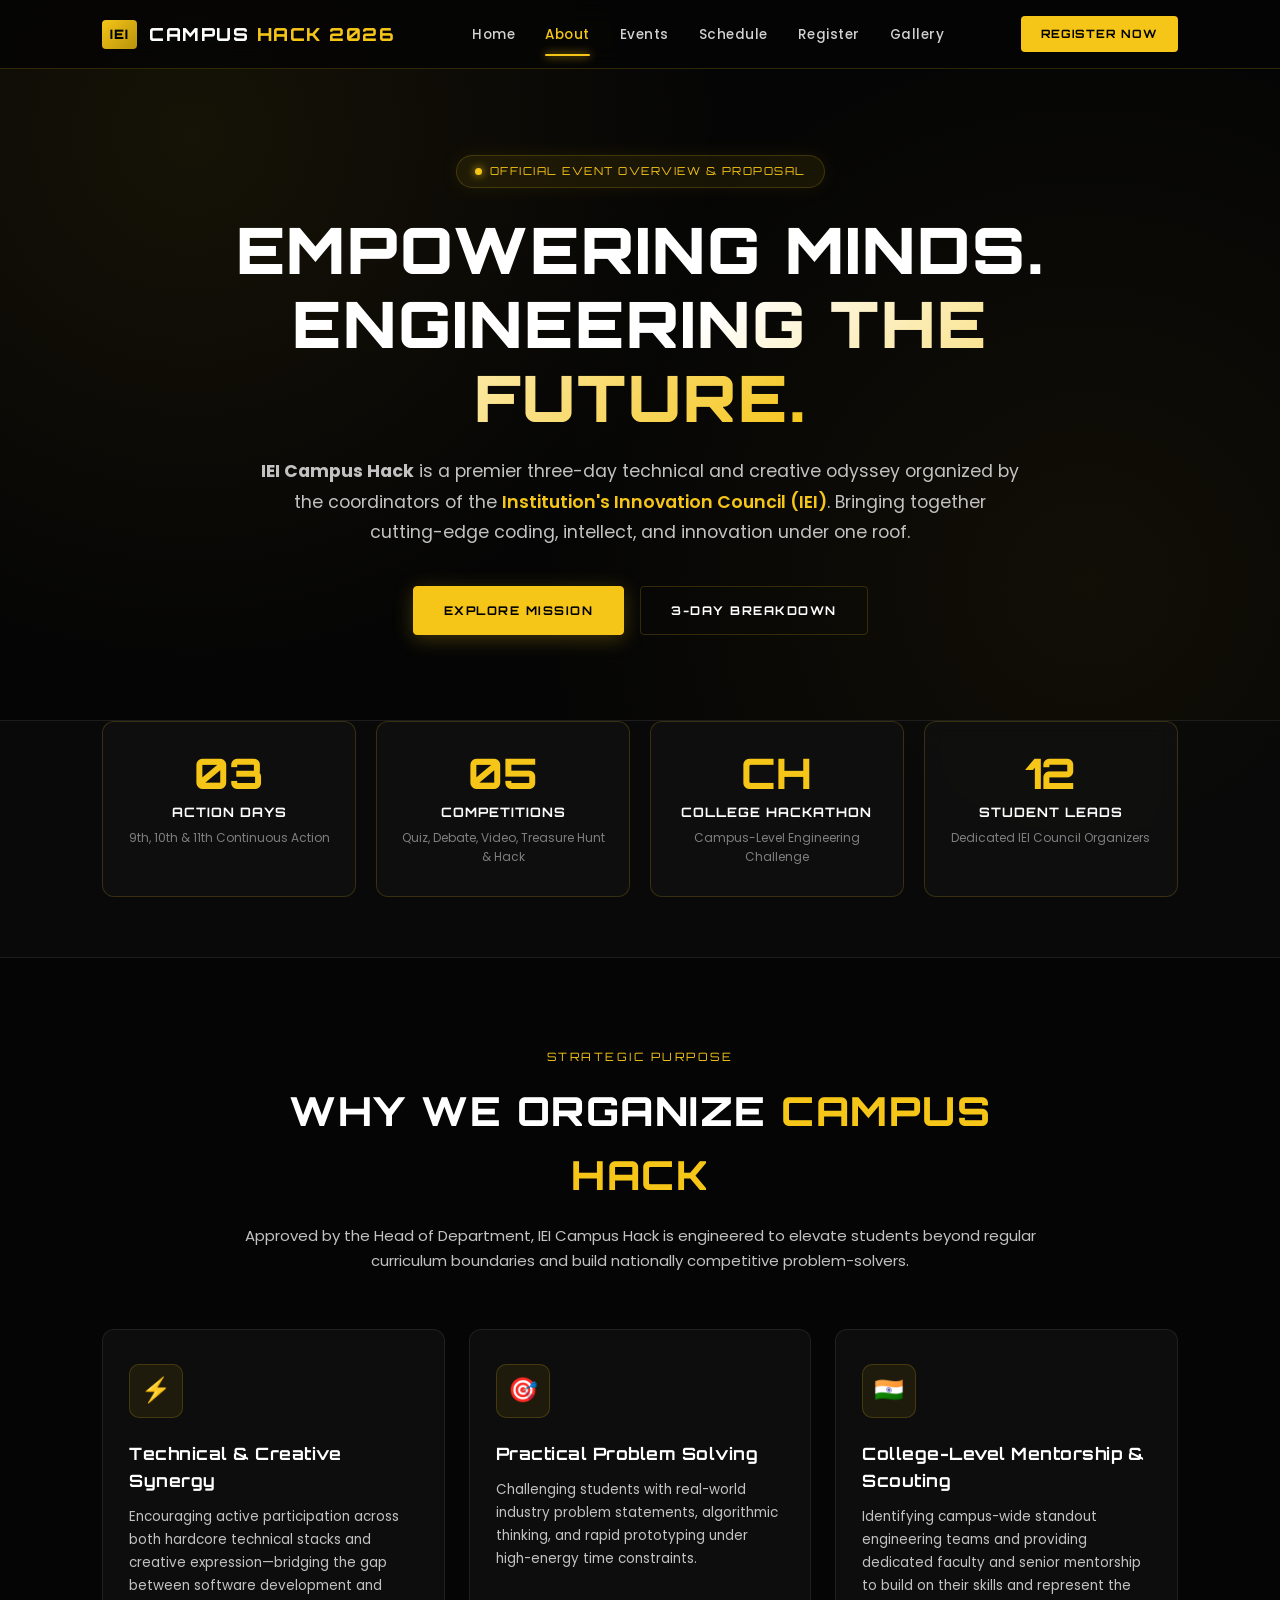
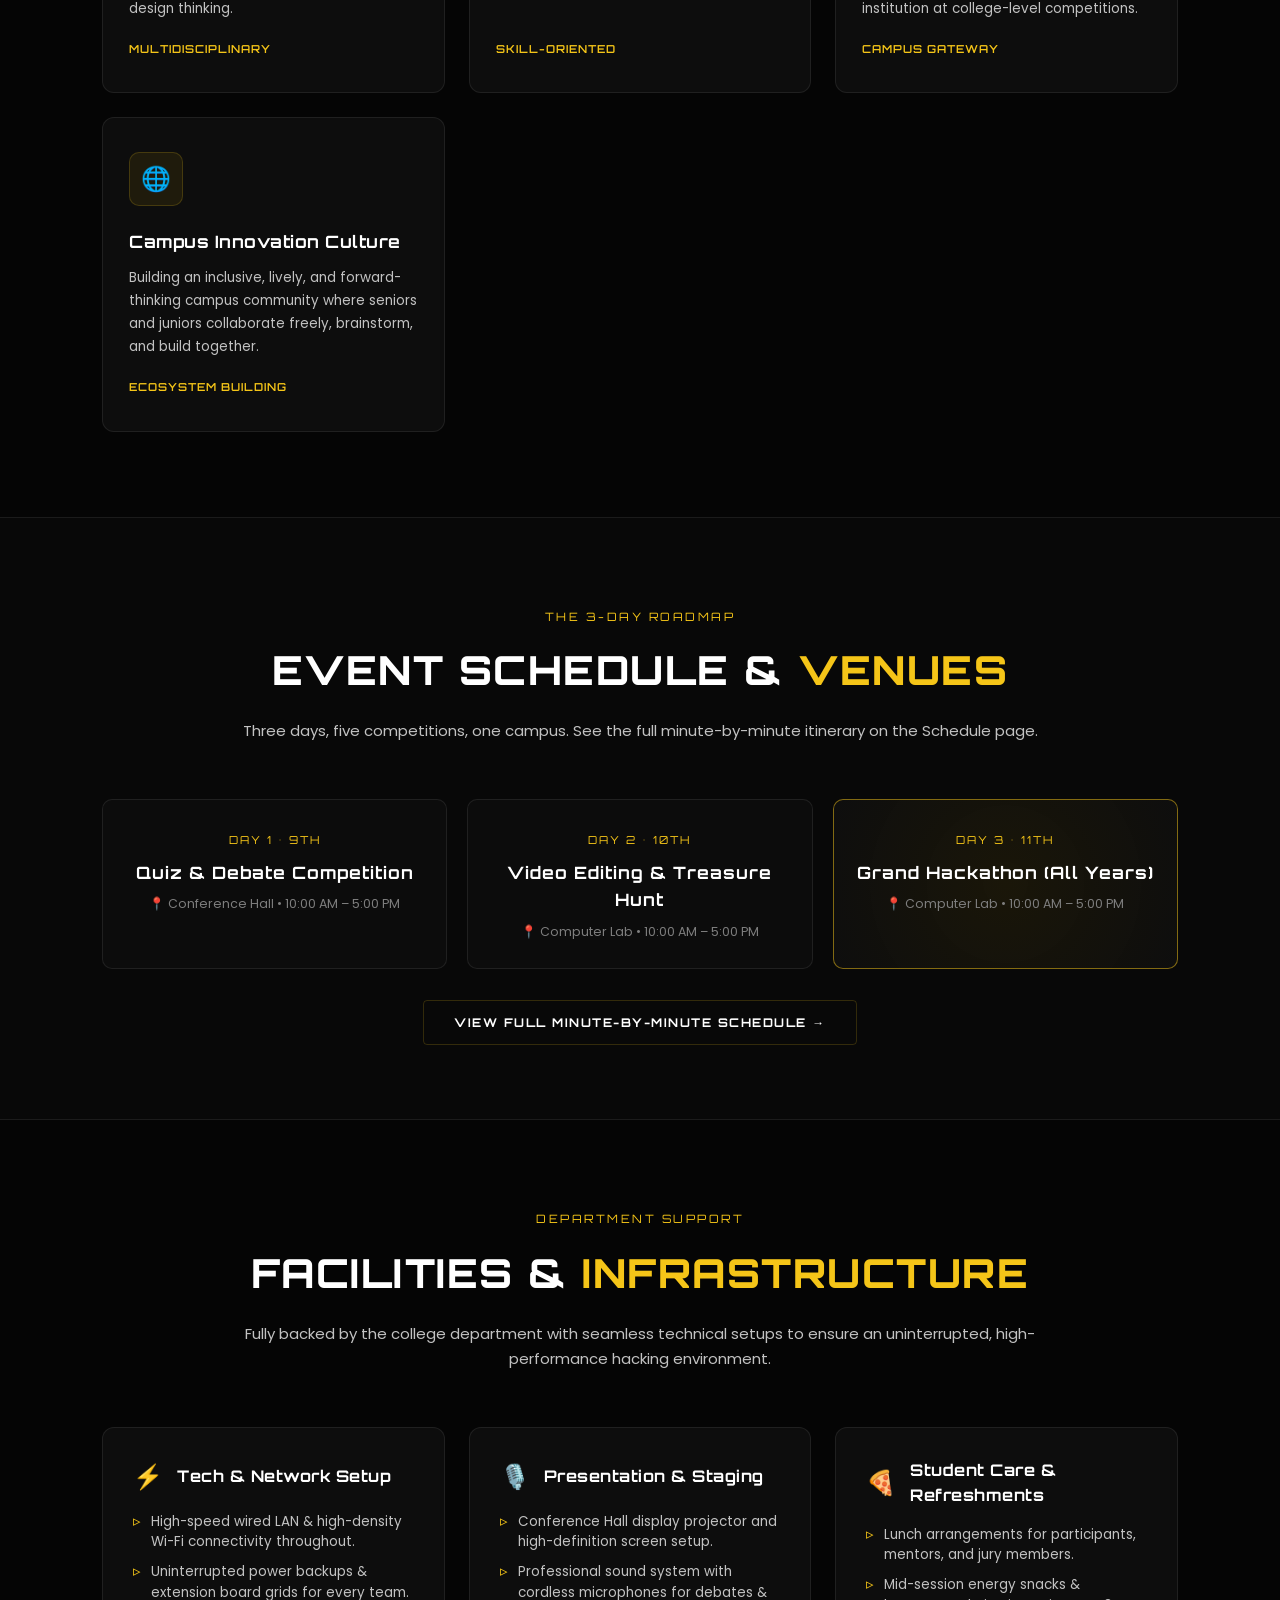
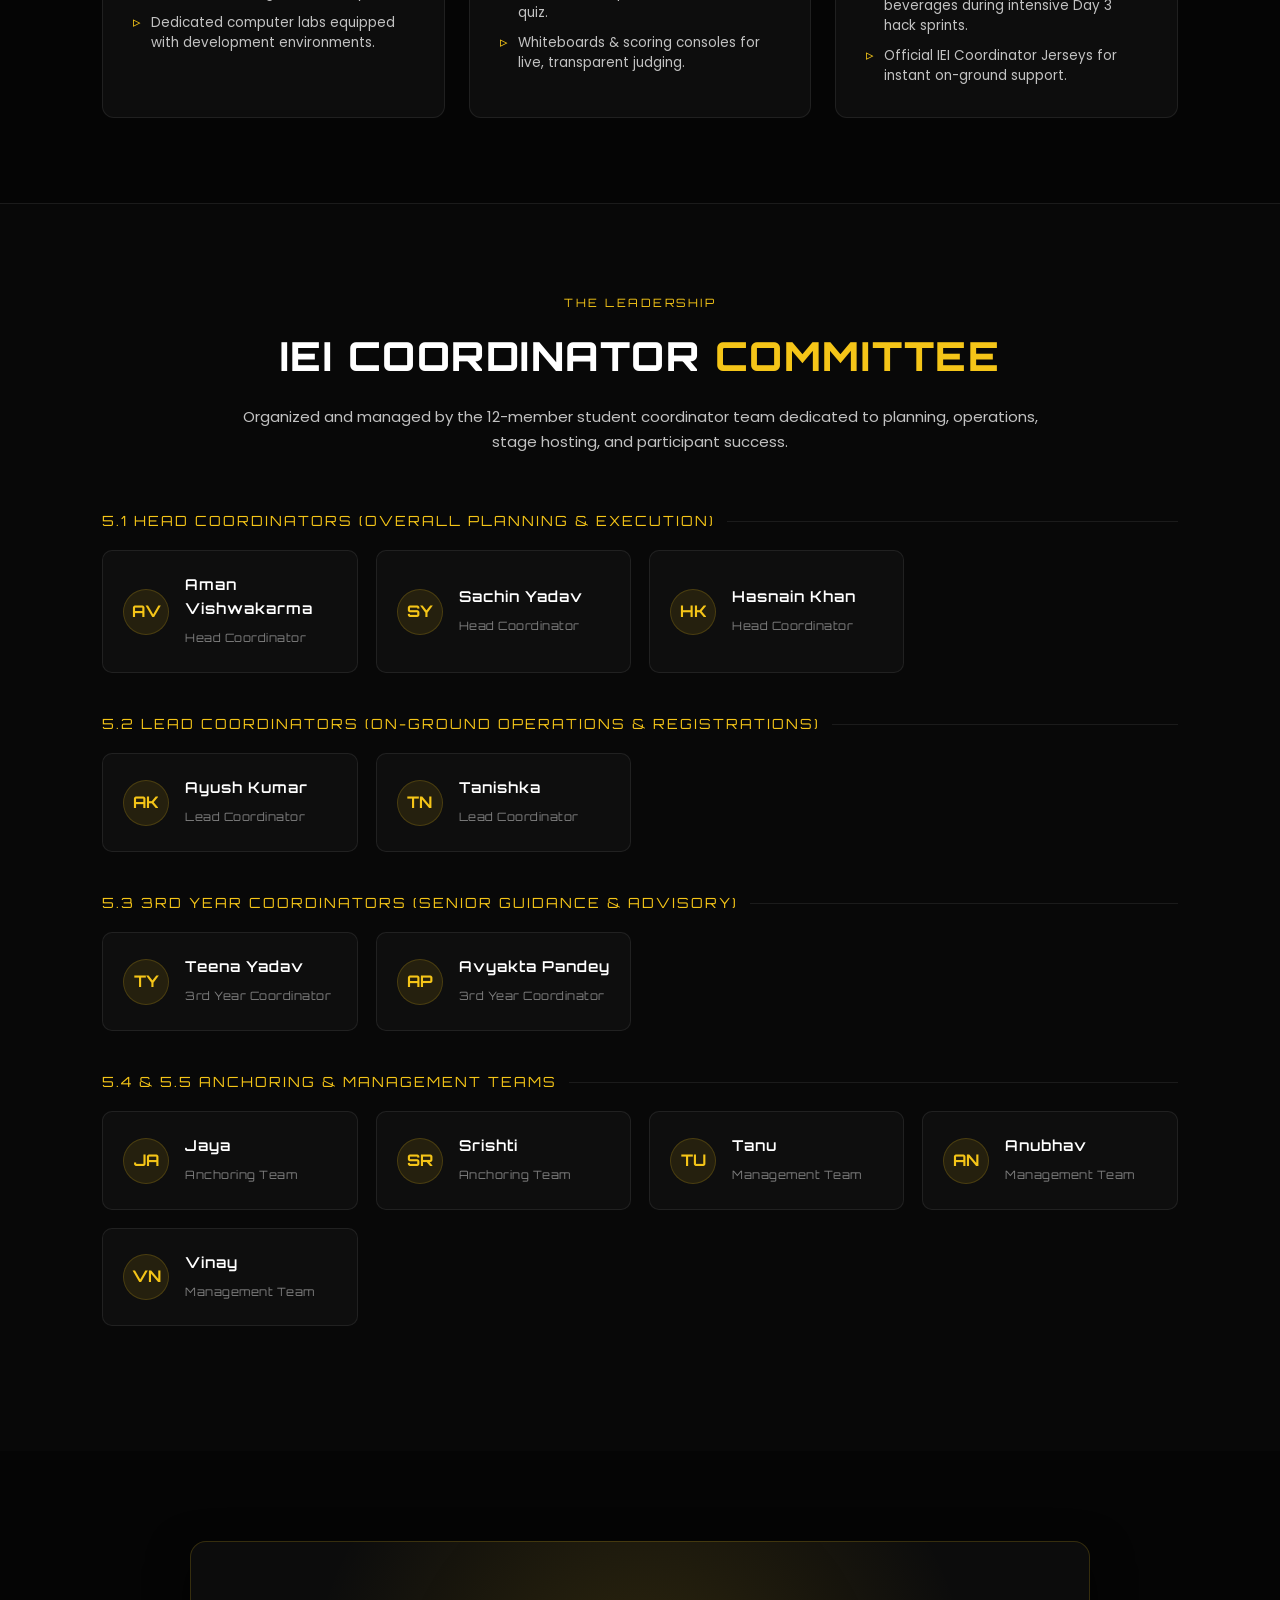
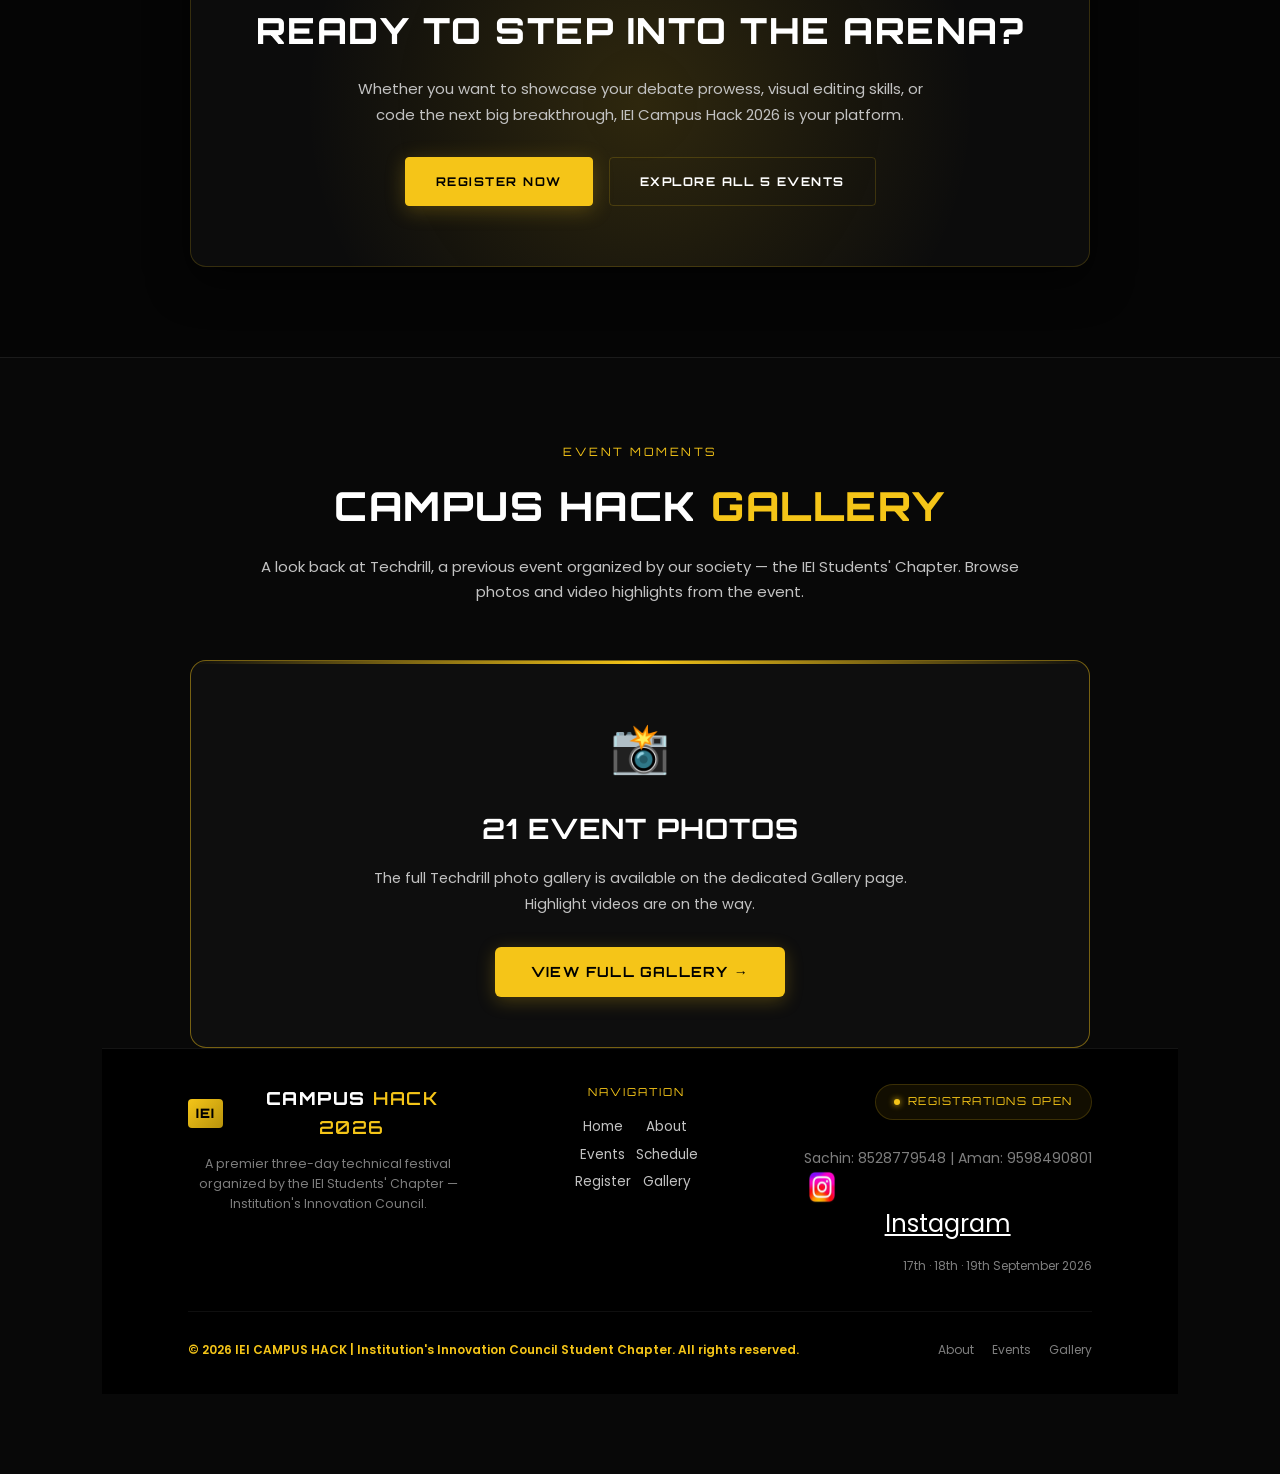
==== commit 83f22964: "update event deteild" ====
--- a/about.html
+++ b/about.html
@@ -1,4 +1,4 @@
-﻿<!DOCTYPE html>
+<!DOCTYPE html>
 <html lang="en">
 
 <head>
@@ -1421,7 +1421,7 @@
             </div>
             <div class="footer-nav-col">
                 <div class="footer-nav-label">Navigation</div>
-                <ul class="footer-links">
+                <ul class="footer-links" style="display: grid; grid-template-columns: repeat(2, auto); gap: 5px; list-style:none; padding:0;">
                     <li><a href="index.html">Home</a></li>
                     <li><a href="about.html">About</a></li>
                     <li><a href="events.html">Events</a></li>
@@ -1435,7 +1435,11 @@
                     <span class="dot"></span>
                     Registrations Open
                 </div>
-                <div class="footer-dates">9th &middot; 10th &middot; 11th September 2026</div>
+                <div class="footer-contacts" style="margin-top: 15px; font-size: 14px;">
+                    <p>Sachin: 8528779548 | Aman: 9598490801</p>
+                    <p><a href="https://www.instagram.com/reck_iei_student_chapter?stkn=MWd0dHAzdjY2enI2cw==" target="_blank" style="color: #fff; text-decoration: underline; font-size: 24px;"><img src="iei/download.jpeg" alt="Instagram" style="width:36px;height:36px;vertical-align:middle;border-radius:8px;"> Instagram</a></p>
+                </div>
+                <div class="footer-dates">17th &middot; 18th &middot; 19th September 2026</div>
             </div>
         </div>
         <div class="footer-bottom">
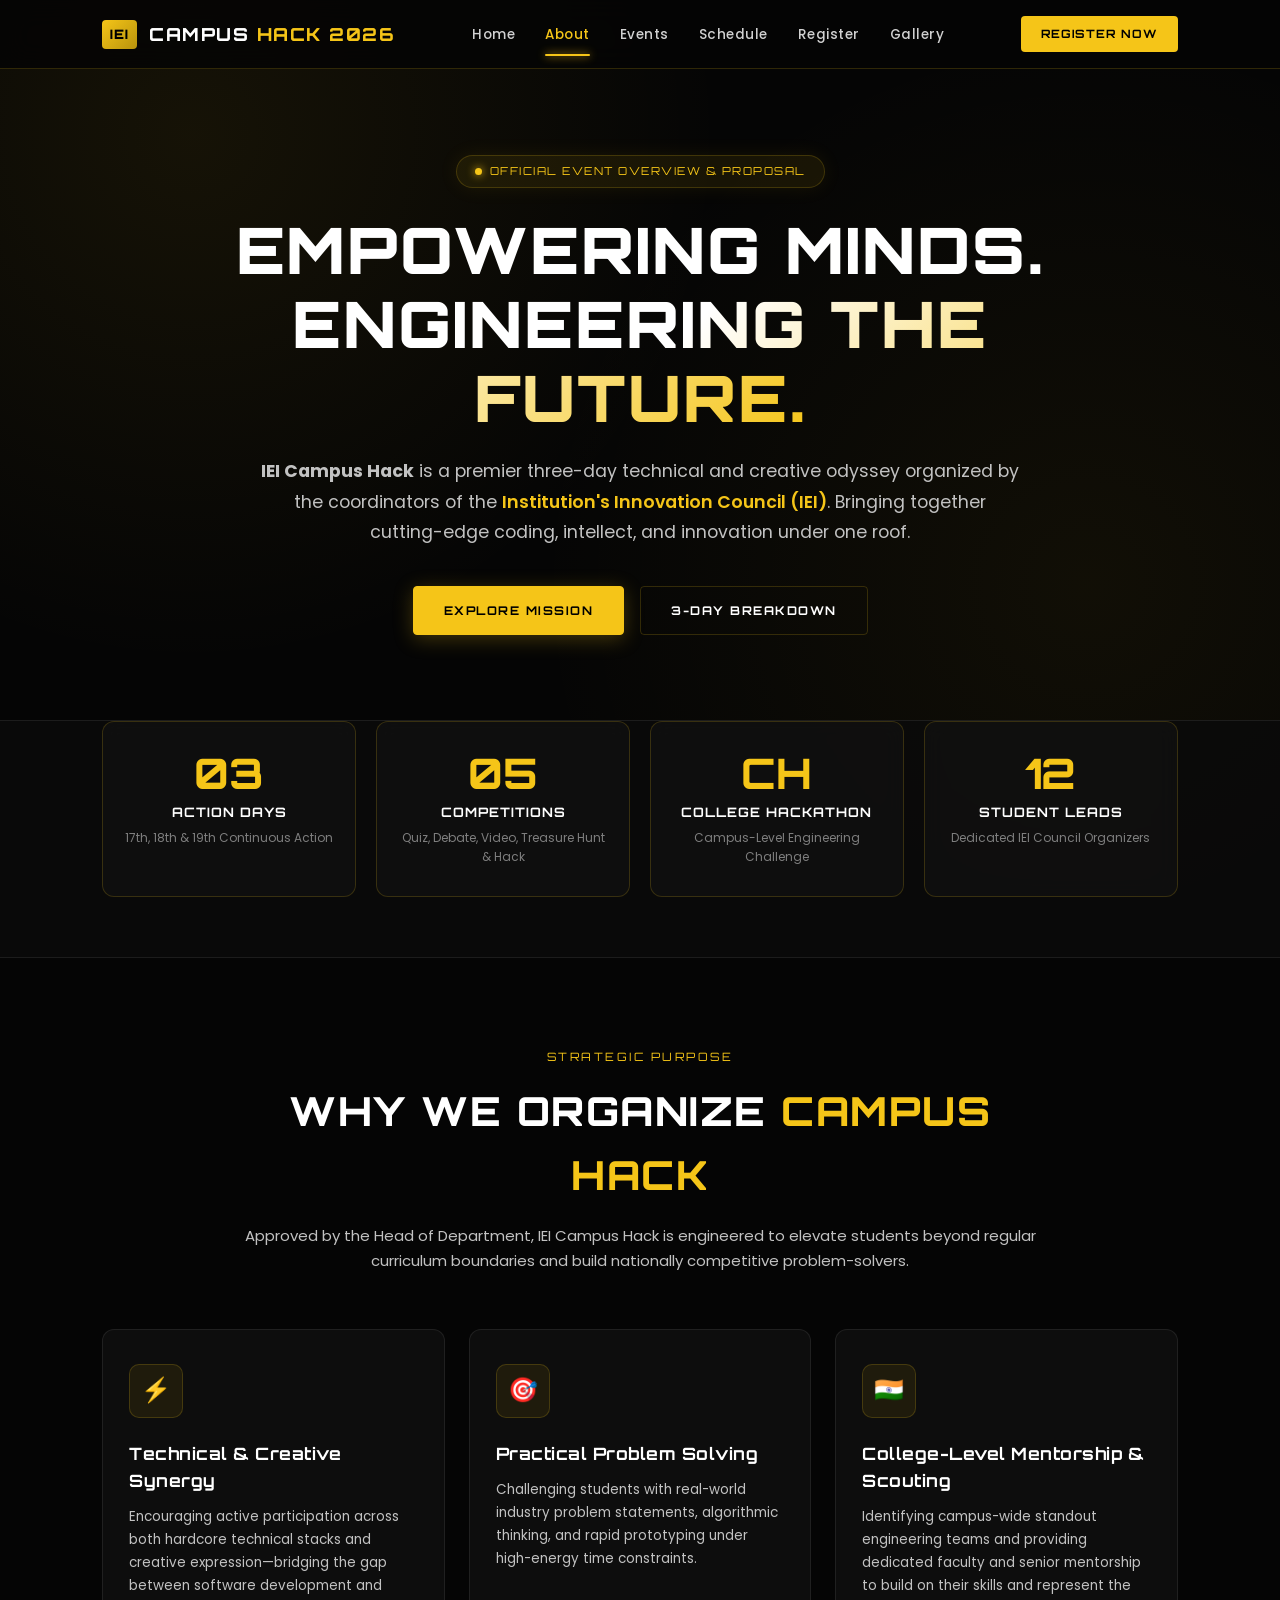
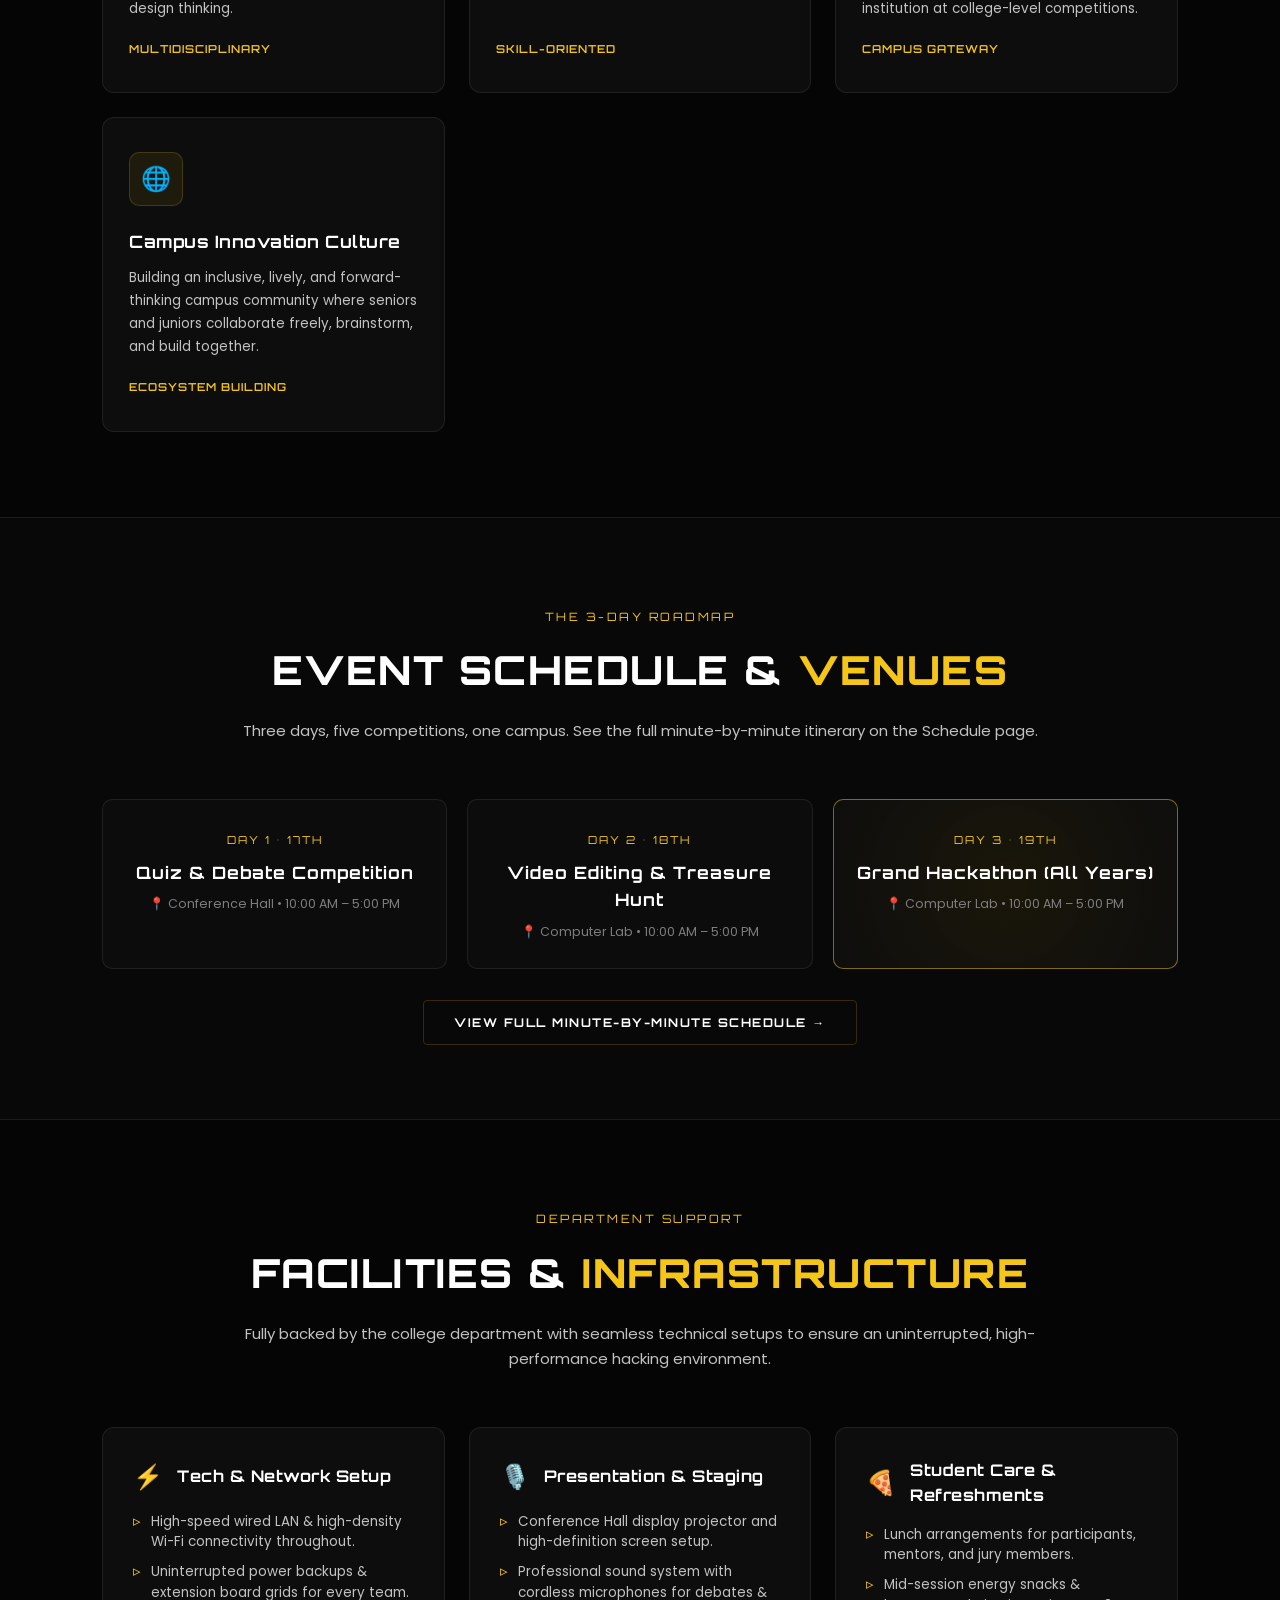
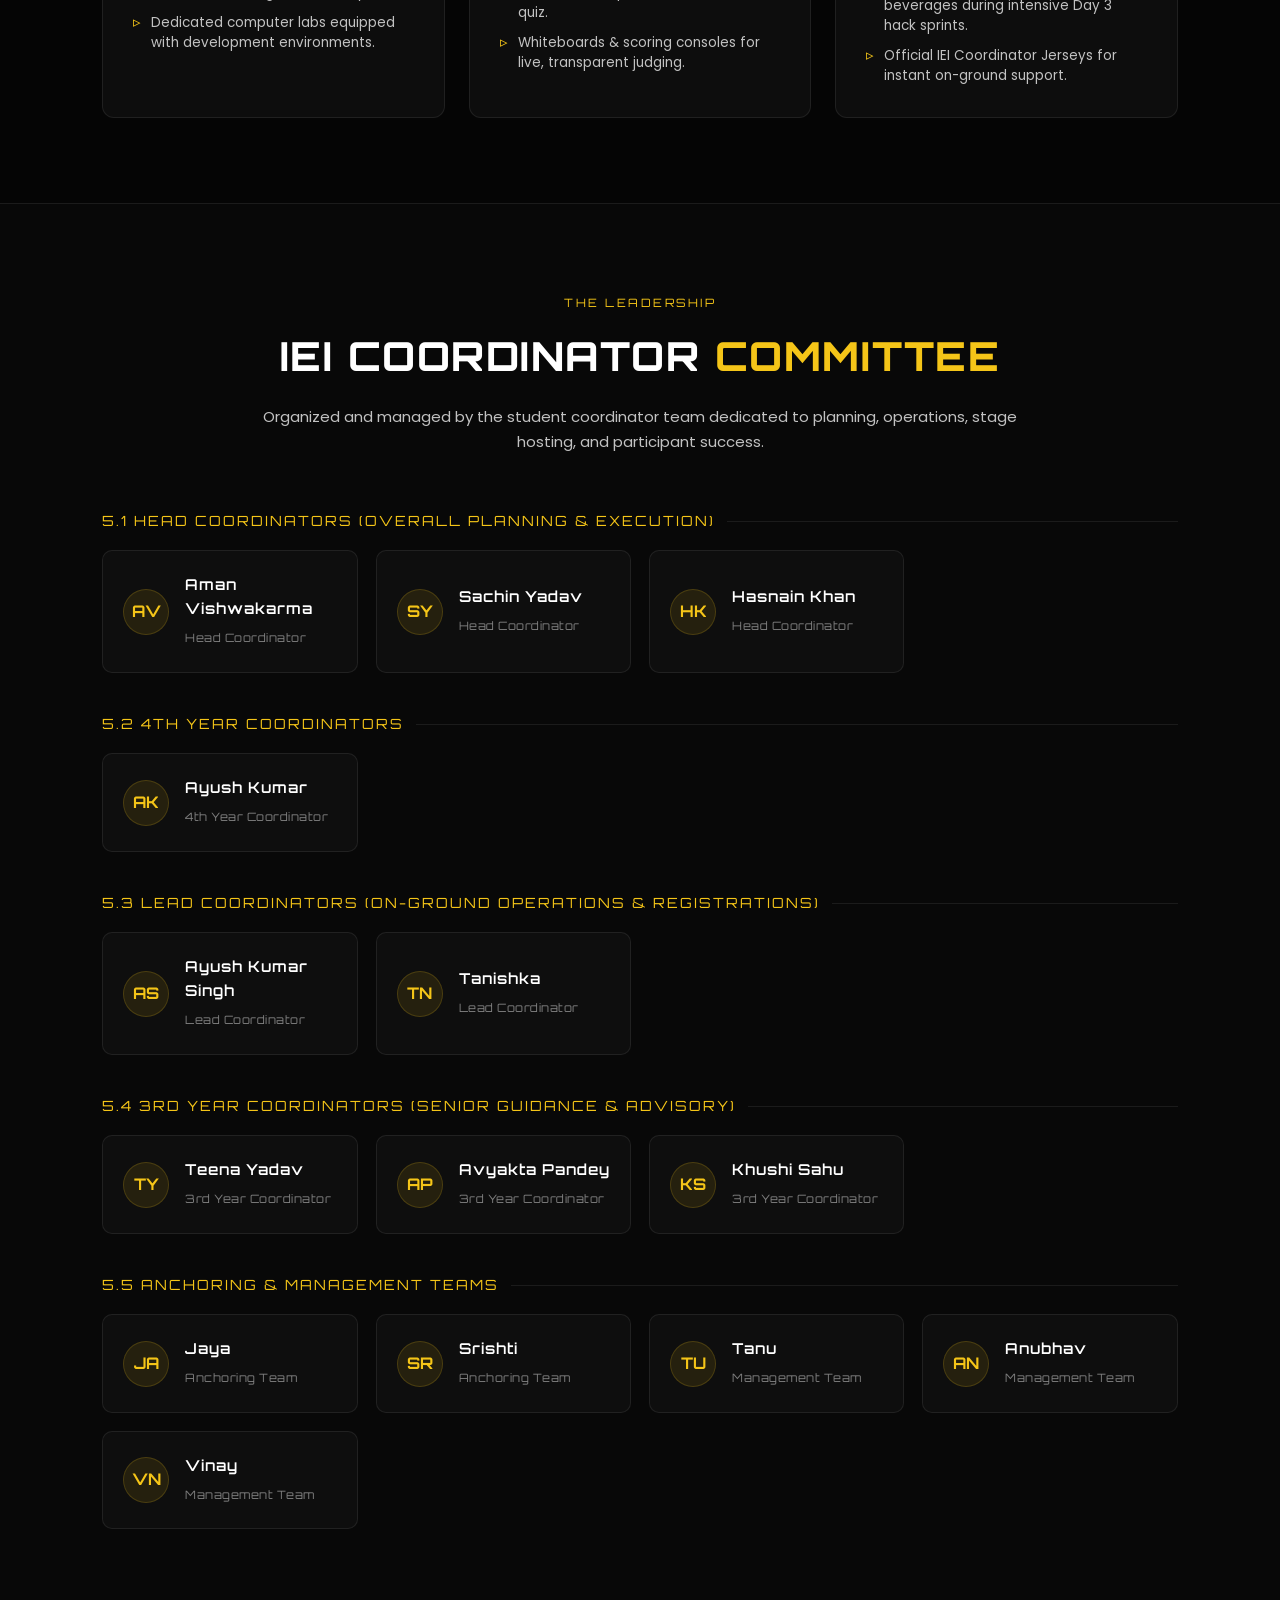
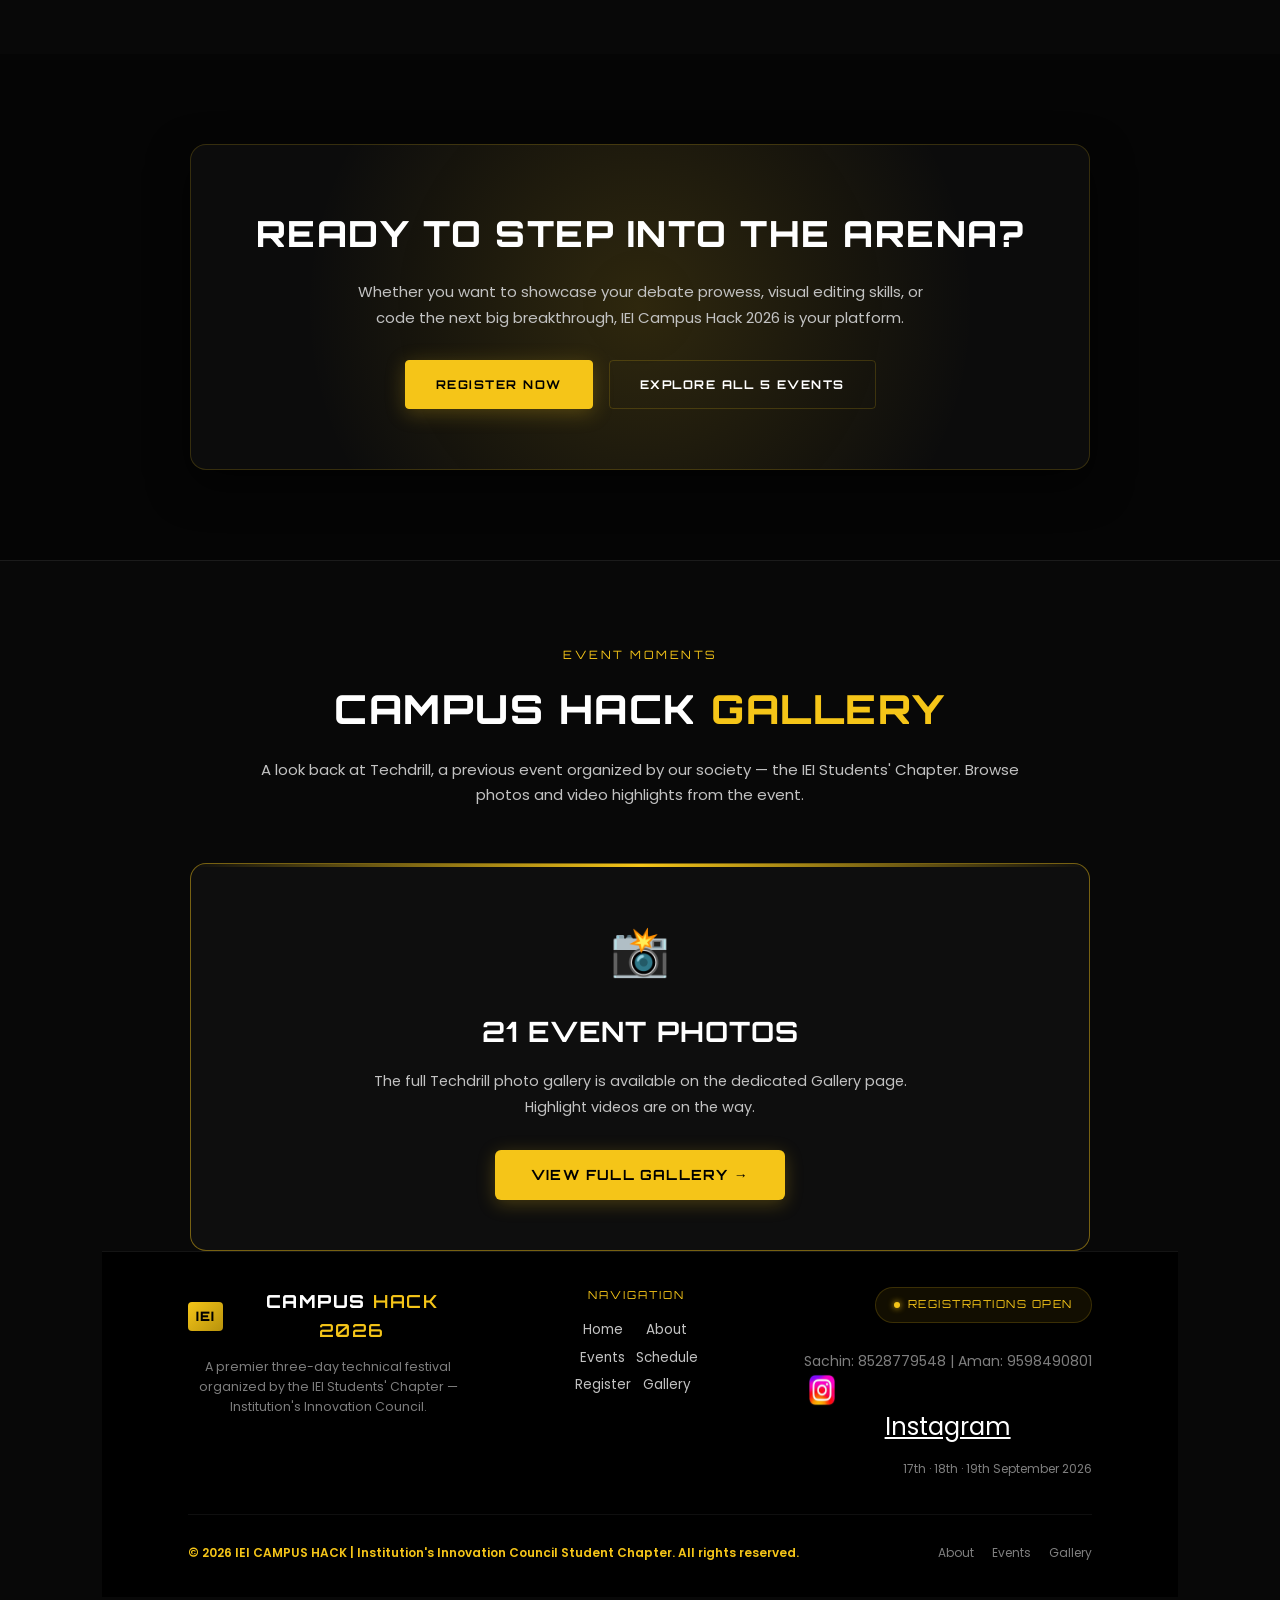
==== commit 6761587b: "touch up done" ====
--- a/about.html
+++ b/about.html
@@ -1073,7 +1073,7 @@
             <div class="stat-box">
                 <div class="stat-number">03</div>
                 <div class="stat-title">Action Days</div>
-                <div class="stat-desc">9th, 10th & 11th Continuous Action</div>
+                <div class="stat-desc">17th, 18th & 19th Continuous Action</div>
             </div>
 
             <div class="stat-box">
@@ -1163,17 +1163,17 @@
 
         <div class="day-overview-strip">
             <div class="day-badge-card">
-                <span class="day-tag">Day 1 • 9th</span>
+                <span class="day-tag">Day 1 • 17th</span>
                 <h4>Quiz & Debate Competition</h4>
                 <small>📍 Conference Hall • 10:00 AM – 5:00 PM</small>
             </div>
             <div class="day-badge-card">
-                <span class="day-tag">Day 2 • 10th</span>
+                <span class="day-tag">Day 2 • 18th</span>
                 <h4>Video Editing & Treasure Hunt</h4>
                 <small>📍 Computer Lab • 10:00 AM – 5:00 PM</small>
             </div>
             <div class="day-badge-card highlight">
-                <span class="day-tag">Day 3 • 11th</span>
+                <span class="day-tag">Day 3 • 19th</span>
                 <h4>Grand Hackathon (All Years)</h4>
                 <small>📍 Computer Lab • 10:00 AM – 5:00 PM</small>
             </div>
@@ -1245,7 +1245,7 @@
             <span class="section-eyebrow">The Leadership</span>
             <h2 class="section-heading">IEI COORDINATOR <span>COMMITTEE</span></h2>
             <p class="section-subtext">
-                Organized and managed by the 12-member student coordinator team dedicated to planning, operations, stage hosting, and participant success.
+                Organized and managed by the student coordinator team dedicated to planning, operations, stage hosting, and participant success.
             </p>
         </div>
 
@@ -1278,14 +1278,28 @@
                 </div>
             </div>
 
-            <!-- Lead Coordinators -->
+            <!-- 4th Year Coordinators -->
             <div class="role-group">
-                <div class="role-title">5.2 Lead Coordinators (On-Ground Operations & Registrations)</div>
+                <div class="role-title">5.2 4th Year Coordinators</div>
                 <div class="members-grid">
                     <div class="member-card">
                         <div class="member-avatar">AK</div>
                         <div class="member-info">
                             <h5>Ayush Kumar</h5>
+                            <span>4th Year Coordinator</span>
+                        </div>
+                    </div>
+                </div>
+            </div>
+
+            <!-- Lead Coordinators -->
+            <div class="role-group">
+                <div class="role-title">5.3 Lead Coordinators (On-Ground Operations & Registrations)</div>
+                <div class="members-grid">
+                    <div class="member-card">
+                        <div class="member-avatar">AS</div>
+                        <div class="member-info">
+                            <h5>Ayush Kumar Singh</h5>
                             <span>Lead Coordinator</span>
                         </div>
                     </div>
@@ -1301,7 +1315,7 @@
 
             <!-- 3rd Year Coordinators -->
             <div class="role-group">
-                <div class="role-title">5.3 3rd Year Coordinators (Senior Guidance & Advisory)</div>
+                <div class="role-title">5.4 3rd Year Coordinators (Senior Guidance & Advisory)</div>
                 <div class="members-grid">
                     <div class="member-card">
                         <div class="member-avatar">TY</div>
@@ -1317,12 +1331,19 @@
                             <span>3rd Year Coordinator</span>
                         </div>
                     </div>
+                    <div class="member-card">
+                        <div class="member-avatar">KS</div>
+                        <div class="member-info">
+                            <h5>Khushi Sahu</h5>
+                            <span>3rd Year Coordinator</span>
+                        </div>
+                    </div>
                 </div>
             </div>
 
             <!-- Anchoring & Management Teams -->
             <div class="role-group">
-                <div class="role-title">5.4 & 5.5 Anchoring & Management Teams</div>
+                <div class="role-title">5.5 Anchoring & Management Teams</div>
                 <div class="members-grid">
                     <div class="member-card">
                         <div class="member-avatar">JA</div>
